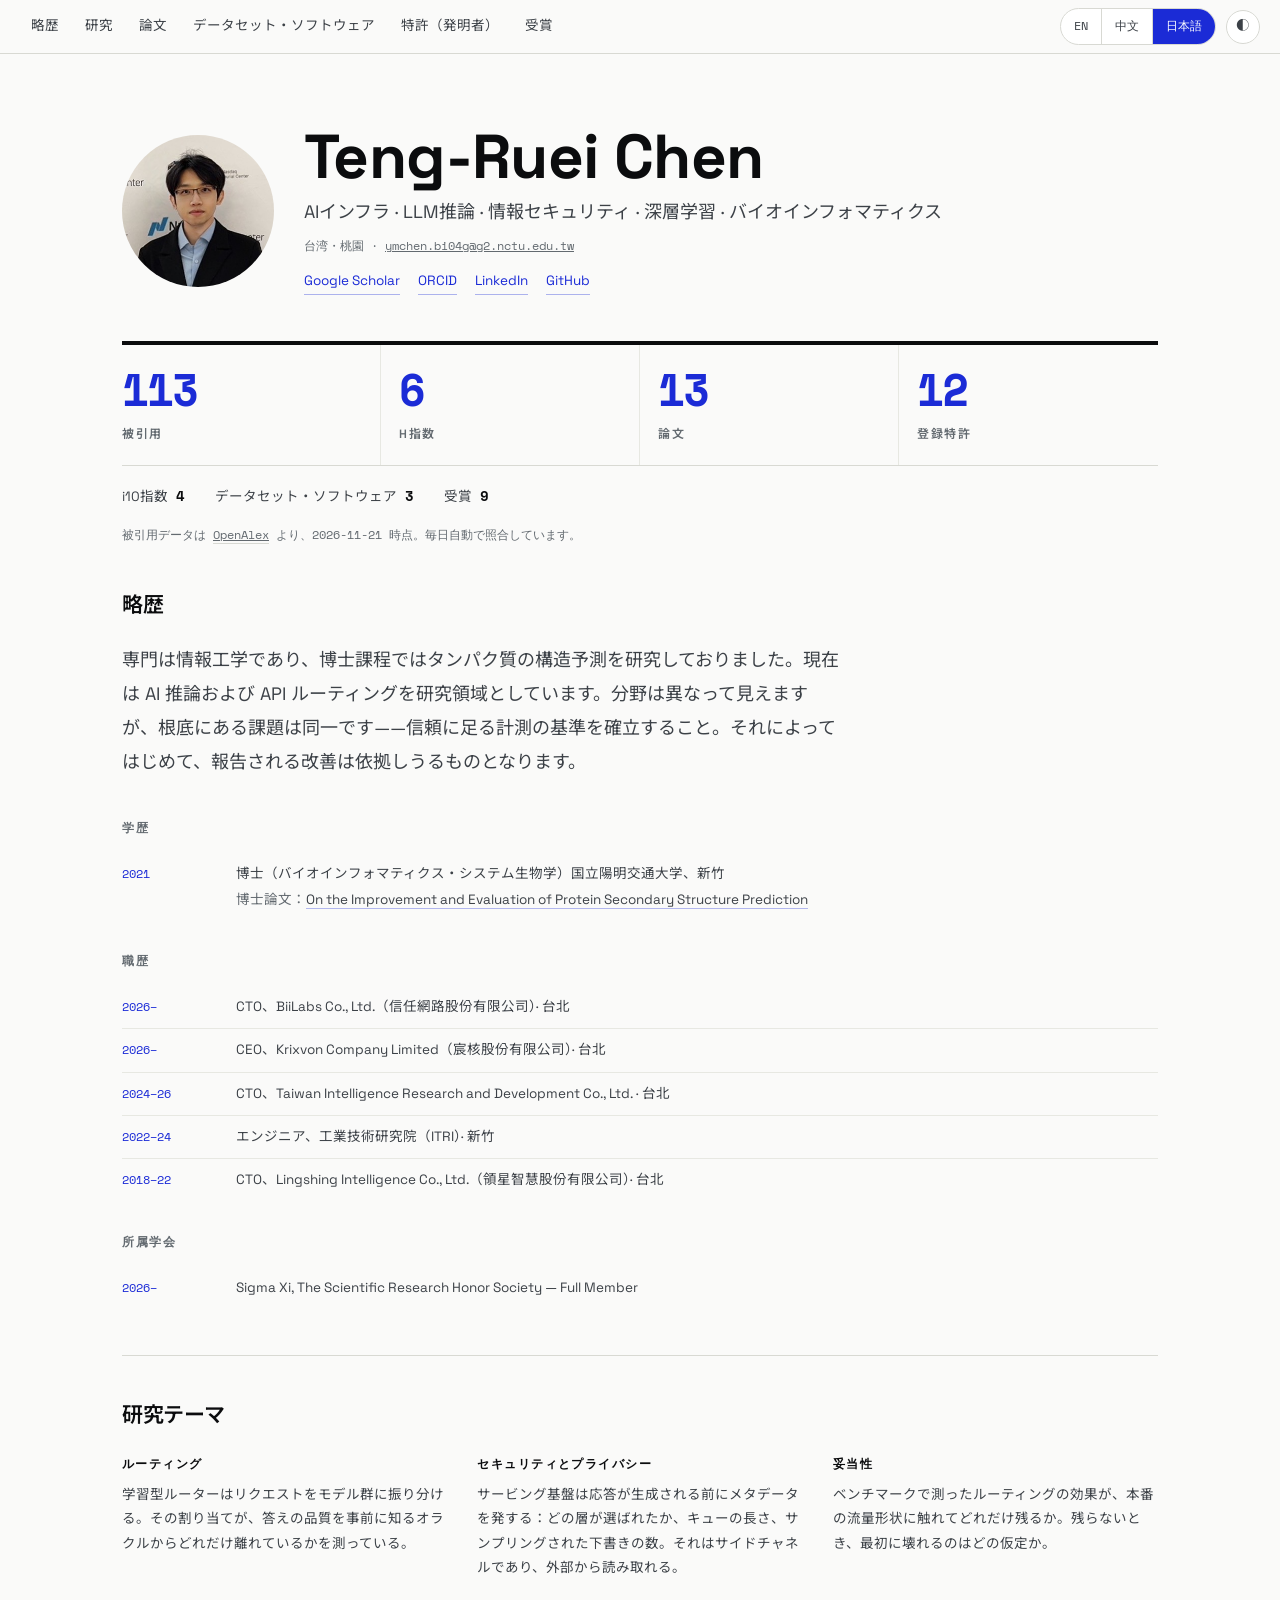
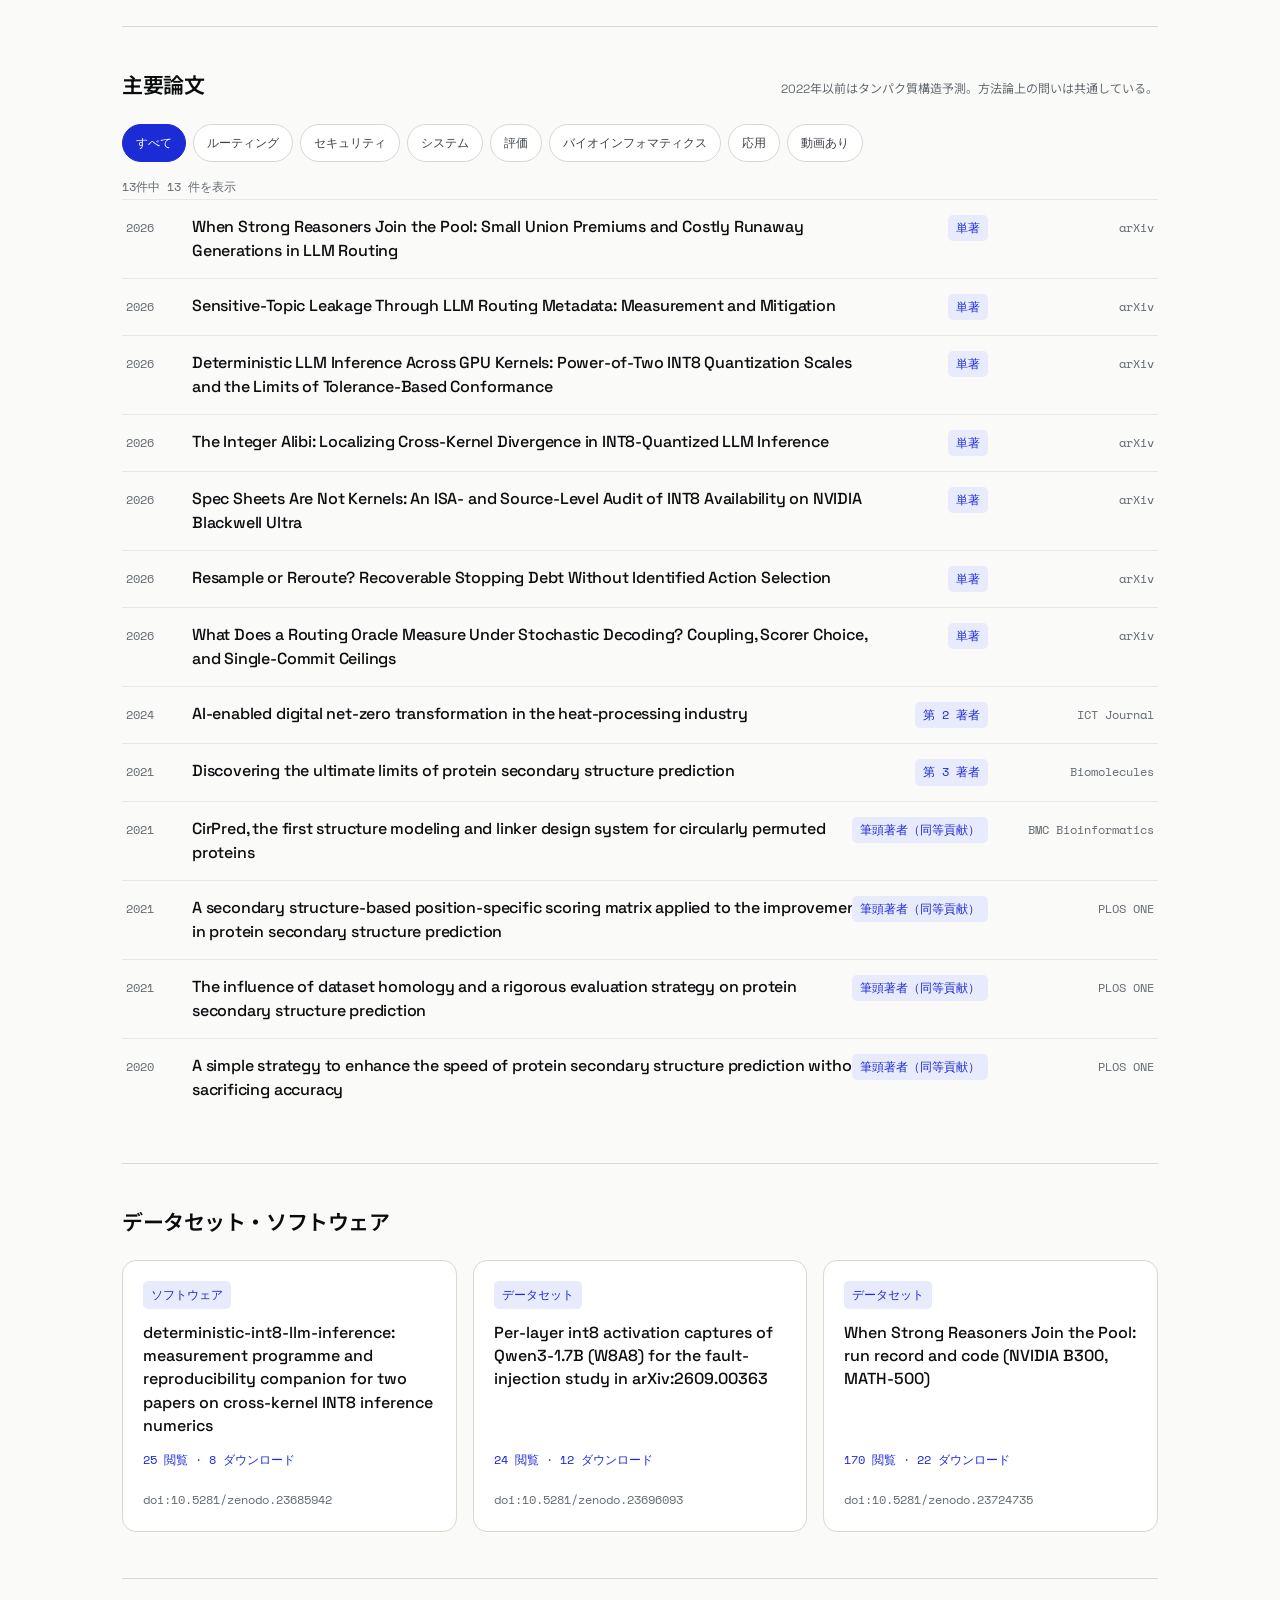
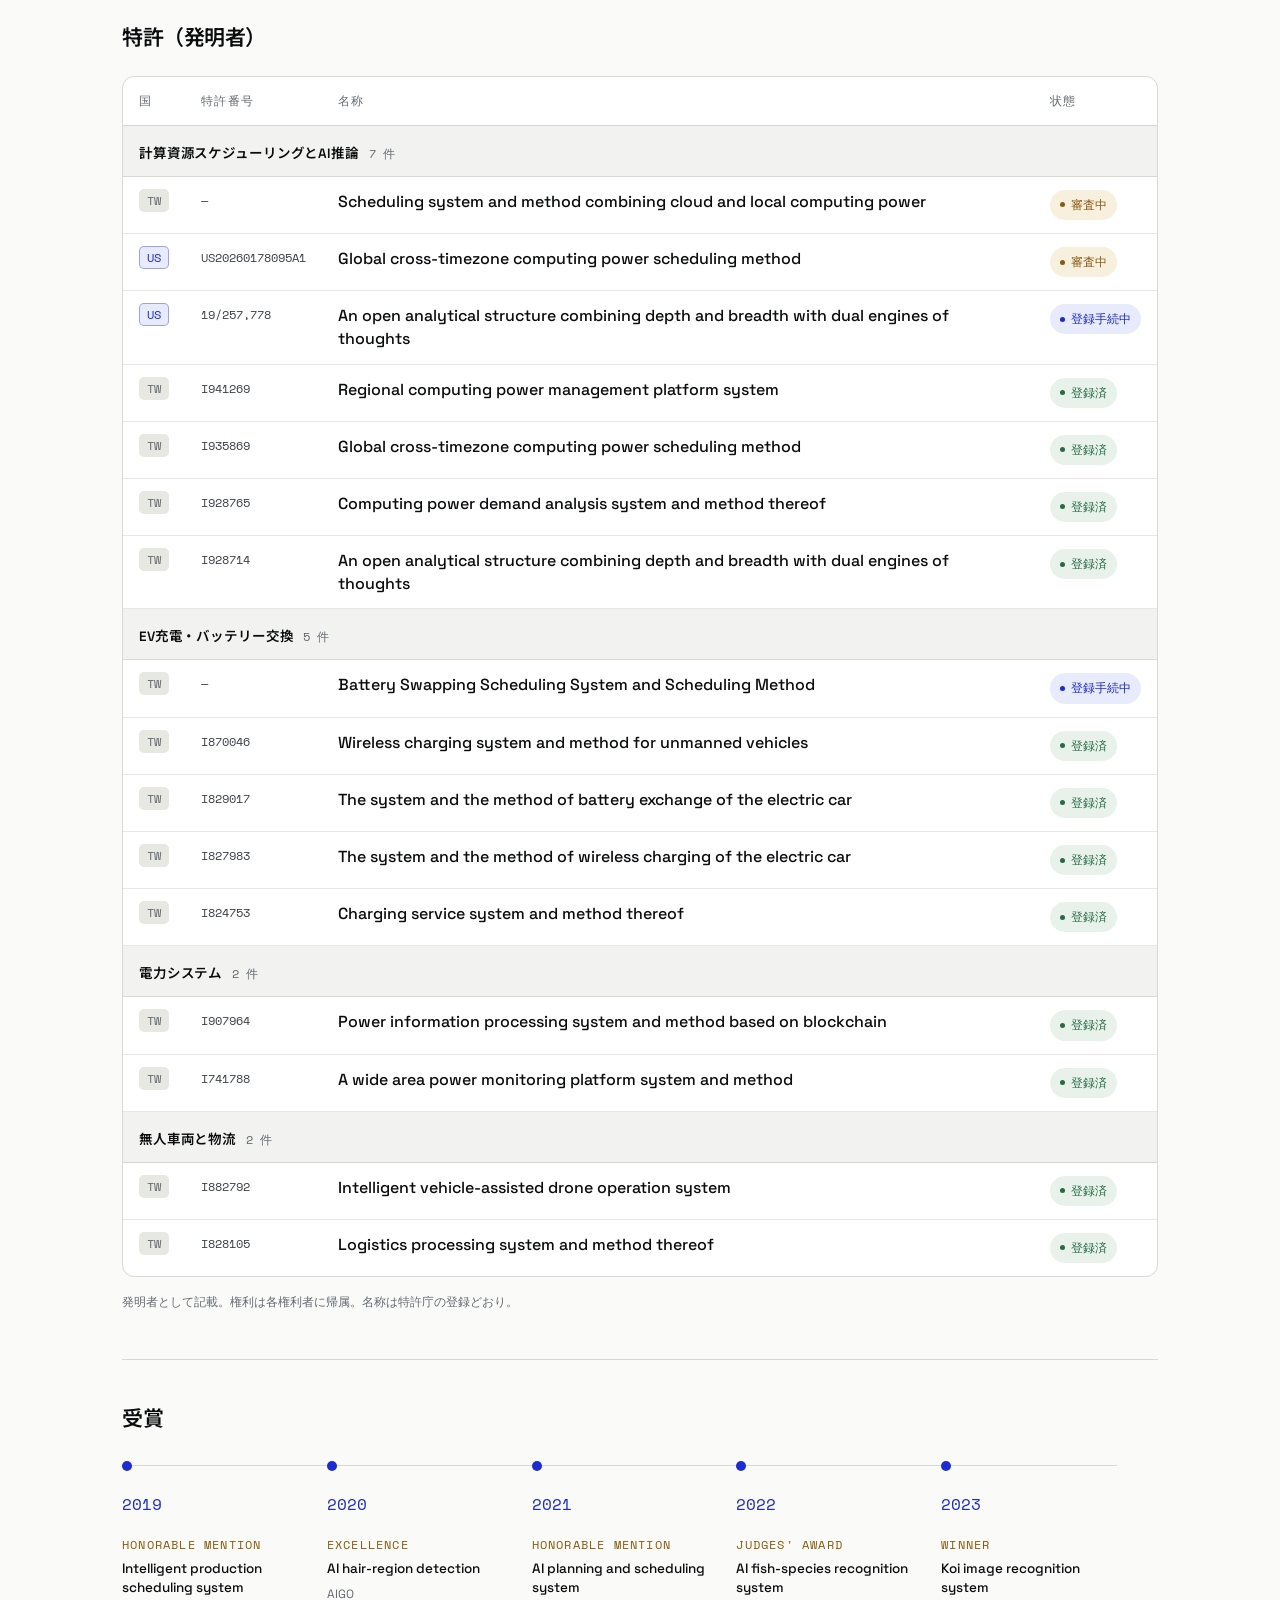
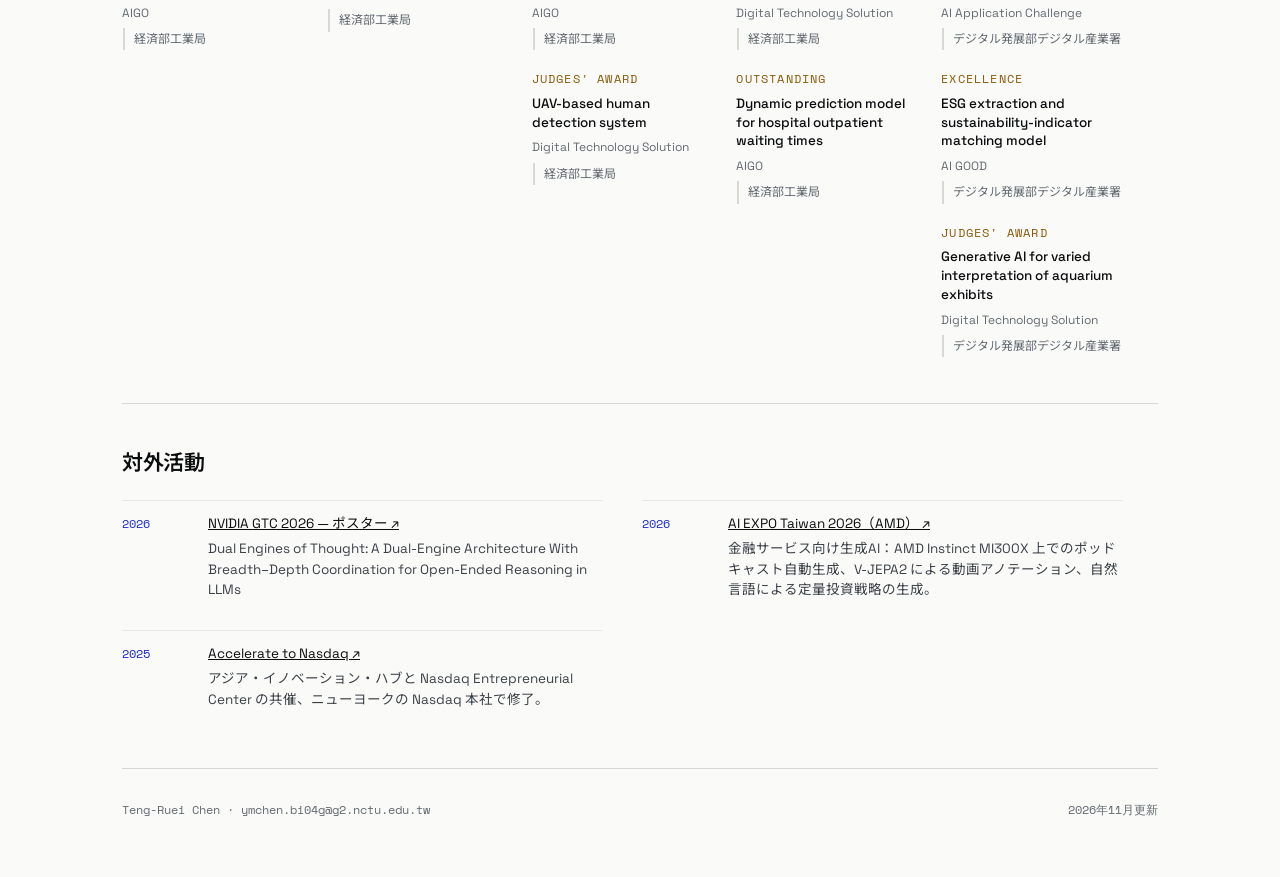
==== ja/index.html @ 470edd46 "List the Sigma Xi membership" ====
<!doctype html>
<html lang="ja">
<head>
<meta charset="utf-8">
<meta name="viewport" content="width=device-width, initial-scale=1, viewport-fit=cover">
<title>Teng-Ruei Chen — LLM ルーティングと推論の計測</title>
<meta name="description" content="Teng-Ruei Chen、機械学習システム。LLMルーティング、推論の経済性、そしてその土台にある計測の問題。">
<link rel="canonical" href="https://trchen.page/ja/">
<link rel="alternate" hreflang="en" href="https://trchen.page/"><link rel="alternate" hreflang="zh-Hant-TW" href="https://trchen.page/zh/"><link rel="alternate" hreflang="ja" href="https://trchen.page/ja/"><link rel="alternate" hreflang="x-default" href="https://trchen.page/">
<meta name="author" content="Teng-Ruei Chen">
<meta property="og:type" content="profile">
<meta property="og:site_name" content="Teng-Ruei Chen">
<meta property="og:url" content="https://trchen.page/ja/">
<meta property="og:locale" content="ja_JP">
<meta property="og:locale:alternate" content="en_US"><meta property="og:locale:alternate" content="zh_TW">
<meta property="og:title" content="Teng-Ruei Chen — LLM ルーティングと推論の計測">
<meta property="og:description" content="Teng-Ruei Chen、機械学習システム。LLMルーティング、推論の経済性、そしてその土台にある計測の問題。">
<meta property="og:image" content="https://trchen.page/og.png">
<meta property="og:image:width" content="1200">
<meta property="og:image:height" content="630">
<meta property="og:image:alt" content="Teng-Ruei Chen — LLM ルーティングと推論の計測">
<meta name="twitter:card" content="summary_large_image">
<meta name="twitter:title" content="Teng-Ruei Chen — LLM ルーティングと推論の計測">
<meta name="twitter:description" content="Teng-Ruei Chen、機械学習システム。LLMルーティング、推論の経済性、そしてその土台にある計測の問題。">
<meta name="twitter:image" content="https://trchen.page/og.png">
<link rel="icon" href="../favicon.svg" type="image/svg+xml">
<link rel="icon" href="../favicon-96.png" sizes="96x96" type="image/png">
<link rel="apple-touch-icon" href="../apple-touch-icon.png">
<meta name="theme-color" content="#FAFAF9" media="(prefers-color-scheme: light)">
<meta name="theme-color" content="#16191A" media="(prefers-color-scheme: dark)">
<link rel="preconnect" href="https://fonts.googleapis.com"><link rel="preconnect" href="https://fonts.gstatic.com" crossorigin><link rel="stylesheet" href="https://fonts.googleapis.com/css2?family=Space+Grotesk:wght@400;500;600;700&family=Space+Mono:wght@400;700&family=Noto+Sans+JP:wght@400;500;700;900&display=swap">
<link rel="stylesheet" href="../assets/style.css?v=8cf655d6">
</head>
<body>
<a class="skip" href="#about">本文へスキップ</a>
<header class="topbar">
  <nav class="topnav" aria-label="略歴"><a href="#about">略歴</a><a href="#research">研究</a><a href="#publications">論文</a><a href="#deposits">データセット・ソフトウェア</a><a href="#patents">特許（発明者）</a><a href="#awards">受賞</a></nav>
  <div class="topbar-r">
    <nav class="langs" aria-label="Language"><a href="../" hreflang="en">EN</a><a href="../zh/" hreflang="zh-Hant-TW">中文</a><a href="../ja/" hreflang="ja" aria-current="page">日本語</a></nav>
    <button class="themebtn" type="button" data-theme-toggle aria-label="テーマ">◐</button>
  </div>
</header>
<main class="page" id="main">
<header class="idblock">
  <img class="portrait" src="../portrait.png" alt="Teng-Ruei Chen" width="128" height="128">
  <div class="idtext">
    <h1>Teng-Ruei Chen</h1>
    <p class="fields">AIインフラ · LLM推論 · 情報セキュリティ · 深層学習 · バイオインフォマティクス</p>
    <p class="meta">台湾・桃園 · <a href="mailto:ymchen.bi04g@g2.nctu.edu.tw">ymchen.bi04g@g2.nctu.edu.tw</a></p>
    <nav class="idlinks" aria-label="Profiles"><a href="https://scholar.google.com/citations?user=PiuFUZ8AAAAJ" rel="me">Google Scholar</a><a href="https://orcid.org/0000-0001-8995-334X" rel="me">ORCID</a><a href="https://www.linkedin.com/in/luka-chen/" rel="me">LinkedIn</a><a href="https://github.com/luka-krixvon" rel="me">GitHub</a></nav>
  </div>
</header>
  <div class="col">
    <div class="kpi"><div class="kpi-main"><div><b>113</b><span>被引用</span></div><div><b>6</b><span>h指数</span></div><div><b>13</b><span>論文</span></div><div><b>12</b><span>登録特許</span></div></div><div class="kpi-strip"><span>i10指数<b>4</b></span><span>データセット・ソフトウェア<b>3</b></span><span>受賞<b>9</b></span></div><p class="kpi-src">被引用データは <a href="https://openalex.org/A5091465074">OpenAlex</a> より、2026-11-21 時点。毎日自動で照合しています。</p></div>

    <section class="sec" id="about">
      <span class="eyebrow">略歴</span>
      <p class="bio">専門は情報工学であり、博士課程ではタンパク質の構造予測を研究しておりました。現在は AI 推論および API ルーティングを研究領域としています。分野は異なって見えますが、根底にある課題は同一です——信頼に足る計測の基準を確立すること。それによってはじめて、報告される改善は依拠しうるものとなります。</p>
      <div class="cv-grid cv-stack">
        <dl class="cv-group"><h3>学歴</h3><div class="cv-row"><dt>2021</dt><dd>博士（バイオインフォマティクス・システム生物学）国立陽明交通大学、新竹<span class="cv-sub">博士論文：<a href="https://thesis.lib.nycu.edu.tw/items/eef98ceb-ef34-44bf-a0e3-51872cca0d24">On the Improvement and Evaluation of Protein Secondary Structure Prediction</a></span></dd></div></dl>
        <dl class="cv-group"><h3>職歴</h3><div class="cv-row"><dt>2026–</dt><dd>CTO、BiiLabs Co., Ltd.（信任網路股份有限公司）· 台北</dd></div><div class="cv-row"><dt>2026–</dt><dd>CEO、Krixvon Company Limited（宸核股份有限公司）· 台北</dd></div><div class="cv-row"><dt>2024–26</dt><dd>CTO、Taiwan Intelligence Research and Development Co., Ltd. · 台北</dd></div><div class="cv-row"><dt>2022–24</dt><dd>エンジニア、工業技術研究院（ITRI）· 新竹</dd></div><div class="cv-row"><dt>2018–22</dt><dd>CTO、Lingshing Intelligence Co., Ltd.（領星智慧股份有限公司）· 台北</dd></div></dl>
        <dl class="cv-group"><h3>所属学会</h3><div class="cv-row"><dt>2026–</dt><dd>Sigma Xi, The Scientific Research Honor Society — Full Member</dd></div></dl>
      </div>
    </section>

    <section class="sec" id="research">
      <span class="eyebrow">研究テーマ</span>
      <div class="inner-themes"><div class="theme-row"><h3>ルーティング</h3><p>学習型ルーターはリクエストをモデル群に振り分ける。その割り当てが、答えの品質を事前に知るオラクルからどれだけ離れているかを測っている。</p></div><div class="theme-row"><h3>セキュリティとプライバシー</h3><p>サービング基盤は応答が生成される前にメタデータを発する：どの層が選ばれたか、キューの長さ、サンプリングされた下書きの数。それはサイドチャネルであり、外部から読み取れる。</p></div><div class="theme-row"><h3>妥当性</h3><p>ベンチマークで測ったルーティングの効果が、本番の流量形状に触れてどれだけ残るか。残らないとき、最初に壊れるのはどの仮定か。</p></div></div>
    </section>

    <section class="sec" id="publications">
      <div class="sec-head"><h2 class="big">主要論文</h2><p>2022年以前はタンパク質構造予測。方法論上の問いは共通している。</p></div>
      <div class="filters"><button class="filt" type="button" data-filter="all" aria-pressed="true">すべて</button><button class="filt" type="button" data-filter="routing" aria-pressed="false">ルーティング</button><button class="filt" type="button" data-filter="privacy" aria-pressed="false">セキュリティ</button><button class="filt" type="button" data-filter="systems" aria-pressed="false">システム</button><button class="filt" type="button" data-filter="evaluation" aria-pressed="false">評価</button><button class="filt" type="button" data-filter="bioinformatics" aria-pressed="false">バイオインフォマティクス</button><button class="filt" type="button" data-filter="applications" aria-pressed="false">応用</button><button class="filt" type="button" data-filter="video" aria-pressed="false">動画あり</button></div>
      <p class="filt-note" data-filter-note data-tpl="13件中 {n} 件を表示"></p>
      <ol>
        <li class="pub" data-topics="routing evaluation" data-video="0">
          <button class="pub-head" type="button" data-pubtoggle aria-expanded="false" aria-controls="pub-strong-reasoners">
            <span class="pub-y">2026</span>
            <span class="pub-ttl">When Strong Reasoners Join the Pool: Small Union Premiums and Costly Runaway Generations in LLM Routing</span>
            <span class="pub-role">単著</span><span class="pub-src">arXiv</span>
          </button>
          <div class="pub-body" id="pub-strong-reasoners" hidden>
            
            <div class="pub-blurb"><p>ルーティングの評価では、どれか一つのモデルが正解すればその問題は解決済みと数える「事後オラクル」がよく使われる。だが確率的デコーディングの下では、最良の一つを選ぶことと、複数を呼んで正解を残すことが混在する。推論モデルが加わったときの後者の大きさは未測定だった。MATH-500 全500問・各30サンプル・3モデルを単一のB300で固定プロトコル計測し、45,000件を採点した。</p><p class="pub-contrib"><b>貢献：</b>差は 0.2〜0.6 ポイントで、小型モデルでの 3.5 を大きく下回る。小型モデルを3回サンプリングすれば3モデルを1回ずつ呼ぶのとほぼ同等。少数の暴走生成がコストの大半を占めるため、この数値はプール・プロトコル・デコード予算とともに報告されて初めて意味を持つ。</p></div>
            <div class="pub-meta">
            <p class="pub-a"><b>Teng-Ruei Chen</b></p>
            <p class="pub-v">arXiv:2611.04098 [cs.LG] · Nov 2026 · technical report, companion to arXiv:2607.03436</p>
            <div class="tags"><span class="tag">ルーティング</span><span class="tag">評価</span></div>
            <div class="acts"><a href="https://arxiv.org/abs/2611.04098">Arxiv</a><a href="https://arxiv.org/pdf/2611.04098">Pdf</a></div>
            </div>
          </div>
        </li>
        <li class="pub" data-topics="privacy routing" data-video="0">
          <button class="pub-head" type="button" data-pubtoggle aria-expanded="false" aria-controls="pub-topic-leakage">
            <span class="pub-y">2026</span>
            <span class="pub-ttl">Sensitive-Topic Leakage Through LLM Routing Metadata: Measurement and Mitigation</span>
            <span class="pub-role">単著</span><span class="pub-src">arXiv</span>
          </button>
          <div class="pub-body" id="pub-topic-leakage" hidden>
            
            <div class="pub-blurb"><p>ルーターは質問内容に応じて安いモデルか高いモデルかを選ぶ。多くのゲートウェイは内容ログを切ってもその選択自体を記録するため、選択そのものが話題を漏らしうる。実会話170万件（WildChat-1M、LMSYS-Chat-1M）で二種のコスト／品質ルーターとドメインルーターを計測し、11システムのログ実務を調査し、防御策を検証した。</p><p class="pub-contrib"><b>貢献：</b>ルーティングログがサイドチャネルであることを示し、カテゴリ別・長さ一致のパリティ化が実トラフィック上の差を消すこと（精度コストは最大0.2ポイント）、一方で会話単位の固定・ユーザ予算帯・一括パリティは機能しないことを示した。</p></div>
            <div class="pub-meta">
            <p class="pub-a"><b>Teng-Ruei Chen</b></p>
            <p class="pub-v">arXiv:2610.09981 [cs.CR] · Oct 2026</p>
            <div class="tags"><span class="tag">セキュリティ</span><span class="tag">ルーティング</span></div>
            <div class="acts"><a href="https://arxiv.org/abs/2610.09981">Arxiv</a><a href="https://arxiv.org/pdf/2610.09981">Pdf</a></div>
            </div>
          </div>
        </li>
        <li class="pub" data-topics="systems evaluation" data-video="0">
          <button class="pub-head" type="button" data-pubtoggle aria-expanded="false" aria-controls="pub-deterministic-inference">
            <span class="pub-y">2026</span>
            <span class="pub-ttl">Deterministic LLM Inference Across GPU Kernels: Power-of-Two INT8 Quantization Scales and the Limits of Tolerance-Based Conformance</span>
            <span class="pub-role">単著</span><span class="pub-src">arXiv</span>
          </button>
          <div class="pub-body" id="pub-deterministic-inference" hidden>
            
            <div class="pub-blurb"><p>量子化GPUカーネルの適合性テストは「二つの実装が許容誤差内で一致するか」を問う。本研究はそのテストが何を検出できるかを測った。参照INT8パイプラインに9種の欠陥を注入し、8,232の層×欠陥×条件セルで評価したところ、5種は出力を最大1 bfloat16刻みしか動かさない。つまり1刻みの許容誤差では、この分類全体が構造的に検出不能になる。</p><p class="pub-contrib"><b>貢献：</b>実運用できる解決策を示した：各重みのスケールを最も近い2の冪に再量子化すると、異なる2つのカーネルが全線形層でビット一致し、1.7B・8B・14Bでトークン列がバイト単位で一致する。また、この手法に報告されていた +157% のperplexity悪化が、手法ではなく計測プローブ側の不具合であったことを切り分けた。</p></div>
            <div class="pub-meta">
            <p class="pub-a"><b>Teng-Ruei Chen</b></p>
            <p class="pub-v">arXiv:2609.00363 [cs.LG] · Sep 2026</p>
            <div class="tags"><span class="tag">システム</span><span class="tag">評価</span></div>
            <div class="acts"><a href="https://arxiv.org/abs/2609.00363">Arxiv</a><a href="https://arxiv.org/pdf/2609.00363">Pdf</a></div>
            </div>
          </div>
        </li>
        <li class="pub" data-topics="systems" data-video="0">
          <button class="pub-head" type="button" data-pubtoggle aria-expanded="false" aria-controls="pub-integer-alibi">
            <span class="pub-y">2026</span>
            <span class="pub-ttl">The Integer Alibi: Localizing Cross-Kernel Divergence in INT8-Quantized LLM Inference</span>
            <span class="pub-role">単著</span><span class="pub-src">arXiv</span>
          </button>
          <div class="pub-body" id="pub-integer-alibi" hidden>
            
            <div class="pub-blurb"><p>同一のINT8行列積インタフェースを実装する2つのGPUカーネルは、通常は互換と見なされる。チェックポイント・プロンプト・ハードウェア・エンジン・デコードを固定し、カーネルだけを入れ替えたところ、生成列は一つも一致しなかった。しかも算術自体は原因になり得ない——オーバーフローしないことが検証された共有INT8オペランドでは、整数累算は厳密であり、順序に依存しないためである。</p><p class="pub-contrib"><b>貢献：</b>差異の発生箇所を、厳密な累算の後段にあるスケール適用と出力丸めに特定し、事前登録した予測リストで196層・252層を層ごとに検証し、同じ介入で端から端までのビット一致が回復することを示した。</p></div>
            <div class="pub-meta">
            <p class="pub-a"><b>Teng-Ruei Chen</b></p>
            <p class="pub-v">arXiv:2608.13756 [cs.LG] · Aug 2026</p>
            <div class="tags"><span class="tag">システム</span></div>
            <div class="acts"><a href="https://arxiv.org/abs/2608.13756">Arxiv</a><a href="https://arxiv.org/pdf/2608.13756">Pdf</a></div>
            </div>
          </div>
        </li>
        <li class="pub" data-topics="systems" data-video="0">
          <button class="pub-head" type="button" data-pubtoggle aria-expanded="false" aria-controls="pub-spec-sheets">
            <span class="pub-y">2026</span>
            <span class="pub-ttl">Spec Sheets Are Not Kernels: An ISA- and Source-Level Audit of INT8 Availability on NVIDIA Blackwell Ultra</span>
            <span class="pub-role">単著</span><span class="pub-src">arXiv</span>
          </button>
          <div class="pub-body" id="pub-spec-sheets" hidden>
            
            <div class="pub-blurb"><p>NVIDIAの仕様では、B300のFP8とINT8のテンソルコア演算比はおよそ30:1であり、前世代はいずれも1:1だった。それが実務上何を意味するかを、仕様書・PTX命令セット・NVIDIA自身のCUTLASSカーネルライブラリ・主要な2つのOSS推論エンジンという4層にわたって追跡した。</p><p class="pub-contrib"><b>貢献：</b>4つの層（うち3つはNVIDIA自身）で INT8 サポートが一貫して段階的に取り下げられていることを記録し、量子化フォーマットの利用可否はモデルや仕様書ではなくスタック全体の性質であることを示した。データシートに載っている形式が、その機材では既定で配備不能になっていた。</p></div>
            <div class="pub-meta">
            <p class="pub-a"><b>Teng-Ruei Chen</b></p>
            <p class="pub-v">arXiv:2608.11693 [cs.AR] · Aug 2026</p>
            <div class="tags"><span class="tag">システム</span></div>
            <div class="acts"><a href="https://arxiv.org/abs/2608.11693">Arxiv</a><a href="https://arxiv.org/pdf/2608.11693">Pdf</a></div>
            </div>
          </div>
        </li>
        <li class="pub" data-topics="routing" data-video="0">
          <button class="pub-head" type="button" data-pubtoggle aria-expanded="false" aria-controls="pub-resample-or-reroute">
            <span class="pub-y">2026</span>
            <span class="pub-ttl">Resample or Reroute? Recoverable Stopping Debt Without Identified Action Selection</span>
            <span class="pub-role">単著</span><span class="pub-src">arXiv</span>
          </button>
          <div class="pub-body" id="pub-resample-or-reroute" hidden>
            
            <div class="pub-blurb"><p>弱い検証器がモデルの回答を受理したとき、次の呼び出しは同じモデルを再サンプリングするか、より強いモデルへ再ルーティングするかを選べる。正誤が隠れているため、この選択は調整の問題ではなく識別の問題になる。回収可能な停止負債・双方向の行動サポート・結果盲選択器のホールドアウト価値という三つのゲートを設け、固定した152問のMBPP+実験で検証した。</p><p class="pub-contrib"><b>貢献：</b>停止負債が実在すること（誤って停止すると2.6ポイント分の精度が回収可能なまま残る）を示す一方、再サンプリングと再ルーティングのどちらを選ぶべきかは現状の証拠では識別できないと明示し、証拠のように見えて観測履歴の項を含まない統計量を指摘した。</p></div>
            <div class="pub-meta">
            <p class="pub-a"><b>Teng-Ruei Chen</b></p>
            <p class="pub-v">arXiv:2607.08665 [cs.LG] · Jul 2026 · Research Square 10.21203/rs.3.rs-11021599/v1</p>
            <div class="tags"><span class="tag">ルーティング</span></div>
            <div class="acts"><a href="https://arxiv.org/abs/2607.08665">Arxiv</a><a href="https://arxiv.org/pdf/2607.08665">Pdf</a></div>
            </div>
          </div>
        </li>
        <li class="pub" data-topics="routing evaluation" data-video="0">
          <button class="pub-head" type="button" data-pubtoggle aria-expanded="false" aria-controls="pub-routing-oracle">
            <span class="pub-y">2026</span>
            <span class="pub-ttl">What Does a Routing Oracle Measure Under Stochastic Decoding? Coupling, Scorer Choice, and Single-Commit Ceilings</span>
            <span class="pub-role">単著</span><span class="pub-src">arXiv</span>
          </button>
          <div class="pub-body" id="pub-routing-oracle" hidden>
            
            <div class="pub-blurb"><p>ルーティング評価では、回答を見る前に一つのモデルを選ぶ方策と、記録済みの回答のどれかが正しければ正解と数える事後オラクルが比較される。確率的デコーディングの下では両者は異なる決定クラスであり、その差はしばしば「ルーティングの伸びしろ」と読まれる。11のオープンモデルの凍結正誤テンソル（問題×モデルごとに30応答）をGSM8K・MATH-500・GPQA-Diamondで監査した。</p><p class="pub-contrib"><b>貢献：</b>この差は数値ではなく区間しか同定しないことを示した：整合的なカップリングの下では差ゼロが常に達成可能であり、表に出る数値はカップリング・決定クラス・採点器・プール・サンプル数に依存する。成果は「ルーティングでどれだけ得られるか」ではなく、オラクル差を読むための計測規約である。</p></div>
            <div class="pub-meta">
            <p class="pub-a"><b>Teng-Ruei Chen</b></p>
            <p class="pub-v">arXiv:2607.03436 [cs.LG] · Jul 2026</p>
            <div class="tags"><span class="tag">ルーティング</span><span class="tag">評価</span></div>
            <div class="acts"><a href="https://arxiv.org/abs/2607.03436">Arxiv</a><a href="https://arxiv.org/pdf/2607.03436">Pdf</a></div>
            </div>
          </div>
        </li>
        <li class="pub" data-topics="applications" data-video="0">
          <button class="pub-head" type="button" data-pubtoggle aria-expanded="false" aria-controls="pub-net-zero">
            <span class="pub-y">2024</span>
            <span class="pub-ttl">AI-enabled digital net-zero transformation in the heat-processing industry</span>
            <span class="pub-role">第 2 著者</span><span class="pub-src">ICT Journal</span>
          </button>
          <div class="pub-body" id="pub-net-zero" hidden>
            
            <div class="pub-blurb"><p>熱処理は台湾で最もエネルギー消費の大きい伝統産業の一つであり、加熱・保温・放熱のいずれもエネルギーを浪費する。スケジューリングは人手による先着順で、炉の稼働率・納期・エネルギー消費を同時に満たすことができなかった。受注前にスケジュールを模擬し、モンテカルロ木探索で納期を見積もって炉への割り当てを提案するAIスケジューラと、スマートメータと設備連携で消費電力を実時間監視し、ERPデータと突き合わせて製品別の炭素排出を算出するエネルギー管理システムを構築した。</p><p class="pub-contrib"><b>貢献：</b>先着順のスケジューリングを、エネルギーと納期を同時に勘案したバッチ集約と段階的な昇降温制御に置き換えた。論文では導入後に1,500トン超の二酸化炭素と300万kWh超の電力削減が報告されている。</p></div>
            <div class="pub-meta">
            <p class="pub-a">T.-C. Su, <b>Teng-Ruei Chen</b>, C.-W. Lin</p>
            <p class="pub-v">電腦與通訊 (ICT Journal, ITRI), no. 197, pp. 35–42 · Mar 2024</p>
            <div class="tags"><span class="tag">応用</span></div>
            <div class="acts"><a href="https://www.airitilibrary.com/Article/Detail/1019391x-N202404160003-00006">Airiti</a><a href="https://ictjournal.itri.org.tw/xcdoc/cont?xsmsid=0M236556470056558161&amp;sid=0O087553613072616728">Ict journal</a></div>
            </div>
          </div>
        </li>
        <li class="pub" data-topics="bioinformatics" data-video="0">
          <button class="pub-head" type="button" data-pubtoggle aria-expanded="false" aria-controls="pub-ultimate-limits">
            <span class="pub-y">2021</span>
            <span class="pub-ttl">Discovering the ultimate limits of protein secondary structure prediction</span>
            <span class="pub-role">第 3 著者</span><span class="pub-src">Biomolecules</span>
          </button>
          <div class="pub-body" id="pub-ultimate-limits" hidden>
            
            <div class="pub-blurb"><p>三状態の二次構造予測は60年かけて約56%から81%まで上がり、その後は81〜86%で長く停滞した。1990年代の推定では理論上限は88%とされ、この問題は「終わった」か「手に負えない」と見なされるようになった。大規模な配列・構造解析で上限を再推定し、未確定だったセグメント単位および八状態予測の上限も併せて求めた。</p><p class="pub-contrib"><b>貢献：</b>三状態の上限は約92%と再推定され、長く信じられてきた値より4〜5ポイント高い。八状態の上限は84〜87%。分野が見切っていた伸びしろは実在し、目標とすべき数値が定まった。</p></div>
            <div class="pub-meta">
            <p class="pub-a">C.-T. Ho, Y.-W. Huang, <b>Teng-Ruei Chen</b>, C.-H. Lo, W.-C. Lo</p>
            <p class="pub-v">Biomolecules, vol. 11, no. 11, 1627 · Nov 2021 · IF 4.88 · doi:10.3390/biom11111627</p>
            <div class="tags"><span class="tag">バイオインフォマティクス</span></div>
            <div class="acts"><a href="https://doi.org/10.3390/biom11111627">Doi</a></div>
            </div>
          </div>
        </li>
        <li class="pub" data-topics="bioinformatics" data-video="0">
          <button class="pub-head" type="button" data-pubtoggle aria-expanded="false" aria-controls="pub-cirpred">
            <span class="pub-y">2021</span>
            <span class="pub-ttl">CirPred, the first structure modeling and linker design system for circularly permuted proteins</span>
            <span class="pub-role">筆頭著者（同等貢献）</span><span class="pub-src">BMC Bioinformatics</span>
          </button>
          <div class="pub-body" id="pub-cirpred" hidden>
            
            <div class="pub-blurb"><p>循環置換は、タンパク質の両末端をつなぎ直し、別の位置に新たな末端を作る操作である。タンパク質工学において有用であるが、実用化には試行錯誤が不可欠であり、この再配置を扱えるモデリング手法も存在しなかった。CirPredは循環置換タンパク質の構造を予測し、元の末端をつなぐリンカーを設計する。</p><p class="pub-contrib"><b>貢献：</b>循環置換モデリングと従来の共線モデリングの両方に対応した初のシステムであり、リンカー設計はサブオングストローム精度に達する。置換体が天然型と配列同一性が低い場合や、ドメインスワッピングで異なる構造をとる場合でも成立する。</p></div>
            <div class="pub-meta">
            <p class="pub-a"><b>Teng-Ruei Chen</b><sup>†</sup>, Y.-C. Lin<sup>†</sup>, Y.-W. Huang, C.-C. Chen, W.-C. Lo</p><p class="pub-cofirst">† 筆頭著者（同等貢獻）</p>
            <p class="pub-v">BMC Bioinformatics, vol. 22, no. S10, 494 · Oct 2021 · IF 3.17 · doi:10.1186/s12859-021-04403-1</p>
            <div class="tags"><span class="tag">バイオインフォマティクス</span></div>
            <div class="acts"><a href="https://doi.org/10.1186/s12859-021-04403-1">Doi</a></div>
            </div>
          </div>
        </li>
        <li class="pub" data-topics="bioinformatics" data-video="0">
          <button class="pub-head" type="button" data-pubtoggle aria-expanded="false" aria-controls="pub-ss-pssm">
            <span class="pub-y">2021</span>
            <span class="pub-ttl">A secondary structure-based position-specific scoring matrix applied to the improvement in protein secondary structure prediction</span>
            <span class="pub-role">筆頭著者（同等貢献）</span><span class="pub-src">PLOS ONE</span>
          </button>
          <div class="pub-body" id="pub-ss-pssm" hidden>
            
            <div class="pub-blurb"><p>二次構造予測は停滞しており、労力の多くは学習アルゴリズムに注がれていた。本研究は方向を変え、入力の側に着目した——アミノ酸ではなく二次構造要素に基づく位置特異的スコア行列を提案した。訓練・評価セットの配列同一性を25%未満に抑えた厳密な独立検証で評価した。</p><p class="pub-contrib"><b>貢献：</b>新しい行列は全実験でアミノ酸版を上回り、両者を併用すると既存手法の三状態・八状態精度が平均で2.0・5.2ポイント向上した。学習方法ではなく、モデルに何を見せるかを変えて得た改善である。</p></div>
            <div class="pub-meta">
            <p class="pub-a"><b>Teng-Ruei Chen</b><sup>†</sup>, S.-H. Juan<sup>†</sup>, Y.-W. Huang, Y.-C. Lin, W.-C. Lo</p><p class="pub-cofirst">† 筆頭著者（同等貢獻）</p>
            <p class="pub-v">PLOS ONE, vol. 16, no. 7, e0255076 · Jul 2021 · IF 3.24 · doi:10.1371/journal.pone.0255076</p>
            <div class="tags"><span class="tag">バイオインフォマティクス</span></div>
            <div class="acts"><a href="https://doi.org/10.1371/journal.pone.0255076">Doi</a></div>
            </div>
          </div>
        </li>
        <li class="pub" data-topics="bioinformatics evaluation" data-video="0">
          <button class="pub-head" type="button" data-pubtoggle aria-expanded="false" aria-controls="pub-dataset-homology">
            <span class="pub-y">2021</span>
            <span class="pub-ttl">The influence of dataset homology and a rigorous evaluation strategy on protein secondary structure prediction</span>
            <span class="pub-role">筆頭著者（同等貢献）</span><span class="pub-src">PLOS ONE</span>
          </button>
          <div class="pub-body" id="pub-dataset-homology" hidden>
            
            <div class="pub-blurb"><p>二次構造予測で報告される精度は、訓練・評価・独立テストの各データセットがどれだけ似ているかに左右されるが、その点は十分に検証されてこなかった。多様な相同性配置を設計し、それぞれでモデルを訓練・評価し、無作為抽出で複数回繰り返したうえで、最先端手法を用いた大規模データで結論を検証した。</p><p class="pub-contrib"><b>貢献：</b>長年の前提に反して、クエリデータセット間の相同性は精度にほとんど影響しない。一方、データセット内部や相互の冗長性は精度を過大に見せる。影響する相同性としない相同性を切り分けた本結果は、報告された改善を信じる前に評価が満たすべき条件そのものである。</p></div>
            <div class="pub-meta">
            <p class="pub-a"><b>Teng-Ruei Chen</b><sup>†</sup>, C.-H. Lo<sup>†</sup>, S.-H. Juan, W.-C. Lo</p><p class="pub-cofirst">† 筆頭著者（同等貢獻）</p>
            <p class="pub-v">PLOS ONE, vol. 16, no. 7, e0254555 · Jul 2021 · IF 3.24 · doi:10.1371/journal.pone.0254555</p>
            <div class="tags"><span class="tag">バイオインフォマティクス</span><span class="tag">評価</span></div>
            <div class="acts"><a href="https://doi.org/10.1371/journal.pone.0254555">Doi</a></div>
            </div>
          </div>
        </li>
        <li class="pub" data-topics="bioinformatics" data-video="0">
          <button class="pub-head" type="button" data-pubtoggle aria-expanded="false" aria-controls="pub-speed-strategy">
            <span class="pub-y">2020</span>
            <span class="pub-ttl">A simple strategy to enhance the speed of protein secondary structure prediction without sacrificing accuracy</span>
            <span class="pub-role">筆頭著者（同等貢献）</span><span class="pub-src">PLOS ONE</span>
          </button>
          <div class="pub-body" id="pub-speed-strategy" hidden>
            
            <div class="pub-blurb"><p>当時、二次構造予測の精度はすでに80%を超えていたが、検索対象の配列データベースが巨大化し、1回の予測に長時間を要していた。このコストに対し、無作為抽出によるデータベース縮小と、内部の配列同一性の低減という二つの考えを検証した。</p><p class="pub-contrib"><b>貢献：</b>データベースを縮小すると時間を大幅に削減でき、精度低下はわずかである。さらに配列同一性を下げると精度はむしろ上がる。両者を組み合わせると、精度を落とさずに約20倍の高速化が得られる。シャノン情報量で行列品質と予測精度の関係を説明し、縮小版データベースも公開した。</p></div>
            <div class="pub-meta">
            <p class="pub-a">S.-H. Juan<sup>†</sup>, <b>Teng-Ruei Chen</b><sup>†</sup>, W.-C. Lo</p><p class="pub-cofirst">† 筆頭著者（同等貢獻）</p>
            <p class="pub-v">PLOS ONE, vol. 15, no. 6, e0235153 · Jun 2020 · IF 3.24 · doi:10.1371/journal.pone.0235153</p>
            <div class="tags"><span class="tag">バイオインフォマティクス</span></div>
            <div class="acts"><a href="https://doi.org/10.1371/journal.pone.0235153">Doi</a></div>
            </div>
          </div>
        </li>
      </ol>
    </section>

    <section class="sec" id="deposits">
      <div class="sec-head"><h2 class="big">データセット・ソフトウェア</h2></div>
      <div class="dep-grid"><a class="dep" href="https://doi.org/10.5281/zenodo.23685942"><span class="jur">ソフトウェア</span><span class="dep-t">deterministic-int8-llm-inference: measurement programme and reproducibility companion for two papers on cross-kernel INT8 inference numerics</span><span class="dep-stat">25 閲覧 · 8 ダウンロード</span><span class="t-doi">doi:10.5281/zenodo.23685942</span></a><a class="dep" href="https://doi.org/10.5281/zenodo.23696093"><span class="jur">データセット</span><span class="dep-t">Per-layer int8 activation captures of Qwen3-1.7B (W8A8) for the fault-injection study in arXiv:2609.00363</span><span class="dep-stat">24 閲覧 · 12 ダウンロード</span><span class="t-doi">doi:10.5281/zenodo.23696093</span></a><a class="dep" href="https://doi.org/10.5281/zenodo.23724735"><span class="jur">データセット</span><span class="dep-t">When Strong Reasoners Join the Pool: run record and code (NVIDIA B300, MATH-500)</span><span class="dep-stat">170 閲覧 · 22 ダウンロード</span><span class="t-doi">doi:10.5281/zenodo.23724735</span></a></div>
    </section>

    <section class="sec" id="patents">
      <div class="sec-head"><h2 class="big">特許（発明者）</h2></div>
      <div class="tablewrap"><table>
        <thead><tr><th>国</th><th>特許番号</th><th>名称</th><th>状態</th></tr></thead>
        <tbody><tr class="grp"><td colspan="4"><b>計算資源スケジューリングとAI推論</b><span>7 件</span></td></tr><tr><td class="t-no"><span class="jur jur-tw">TW</span></td><td class="t-no">—</td><td class="t-ttl">Scheduling system and method combining cloud and local computing power</td><td><span class="badge b-wait"><i></i>審査中</span></td></tr><tr><td class="t-no"><span class="jur jur-us">US</span></td><td class="t-no">US20260178095A1</td><td class="t-ttl">Global cross-timezone computing power scheduling method</td><td><span class="badge b-wait"><i></i>審査中</span></td></tr><tr><td class="t-no"><span class="jur jur-us">US</span></td><td class="t-no">19/257,778</td><td class="t-ttl">An open analytical structure combining depth and breadth with dual engines of thoughts</td><td><span class="badge b-mid"><i></i>登録手続中</span></td></tr><tr><td class="t-no"><span class="jur jur-tw">TW</span></td><td class="t-no">I941269</td><td class="t-ttl">Regional computing power management platform system</td><td><span class="badge b-ok"><i></i>登録済</span></td></tr><tr><td class="t-no"><span class="jur jur-tw">TW</span></td><td class="t-no">I935869</td><td class="t-ttl">Global cross-timezone computing power scheduling method</td><td><span class="badge b-ok"><i></i>登録済</span></td></tr><tr><td class="t-no"><span class="jur jur-tw">TW</span></td><td class="t-no">I928765</td><td class="t-ttl">Computing power demand analysis system and method thereof</td><td><span class="badge b-ok"><i></i>登録済</span></td></tr><tr><td class="t-no"><span class="jur jur-tw">TW</span></td><td class="t-no">I928714</td><td class="t-ttl">An open analytical structure combining depth and breadth with dual engines of thoughts</td><td><span class="badge b-ok"><i></i>登録済</span></td></tr><tr class="grp"><td colspan="4"><b>EV充電・バッテリー交換</b><span>5 件</span></td></tr><tr><td class="t-no"><span class="jur jur-tw">TW</span></td><td class="t-no">—</td><td class="t-ttl">Battery Swapping Scheduling System and Scheduling Method</td><td><span class="badge b-mid"><i></i>登録手続中</span></td></tr><tr><td class="t-no"><span class="jur jur-tw">TW</span></td><td class="t-no">I870046</td><td class="t-ttl">Wireless charging system and method for unmanned vehicles</td><td><span class="badge b-ok"><i></i>登録済</span></td></tr><tr><td class="t-no"><span class="jur jur-tw">TW</span></td><td class="t-no">I829017</td><td class="t-ttl">The system and the method of battery exchange of the electric car</td><td><span class="badge b-ok"><i></i>登録済</span></td></tr><tr><td class="t-no"><span class="jur jur-tw">TW</span></td><td class="t-no">I827983</td><td class="t-ttl">The system and the method of wireless charging of the electric car</td><td><span class="badge b-ok"><i></i>登録済</span></td></tr><tr><td class="t-no"><span class="jur jur-tw">TW</span></td><td class="t-no">I824753</td><td class="t-ttl">Charging service system and method thereof</td><td><span class="badge b-ok"><i></i>登録済</span></td></tr><tr class="grp"><td colspan="4"><b>電力システム</b><span>2 件</span></td></tr><tr><td class="t-no"><span class="jur jur-tw">TW</span></td><td class="t-no">I907964</td><td class="t-ttl">Power information processing system and method based on blockchain</td><td><span class="badge b-ok"><i></i>登録済</span></td></tr><tr><td class="t-no"><span class="jur jur-tw">TW</span></td><td class="t-no">I741788</td><td class="t-ttl">A wide area power monitoring platform system and method</td><td><span class="badge b-ok"><i></i>登録済</span></td></tr><tr class="grp"><td colspan="4"><b>無人車両と物流</b><span>2 件</span></td></tr><tr><td class="t-no"><span class="jur jur-tw">TW</span></td><td class="t-no">I882792</td><td class="t-ttl">Intelligent vehicle-assisted drone operation system</td><td><span class="badge b-ok"><i></i>登録済</span></td></tr><tr><td class="t-no"><span class="jur jur-tw">TW</span></td><td class="t-no">I828105</td><td class="t-ttl">Logistics processing system and method thereof</td><td><span class="badge b-ok"><i></i>登録済</span></td></tr></tbody>
      </table></div>
      <p class="filt-note">発明者として記載。権利は各権利者に帰属。名称は特許庁の登録どおり。</p>
    </section>

    <section class="sec" id="awards">
      <div class="sec-head"><h2 class="big">受賞</h2></div>
      <div class="road" style="--road-cols:5"><div class="road-y"><span class="road-node"></span><span class="road-year">2019</span><ul><li><span class="aw-win">Honorable Mention</span><b>Intelligent production scheduling system</b><span class="aw-comp">AIGO</span><span class="aw-org">経済部工業局</span></li></ul></div><div class="road-y"><span class="road-node"></span><span class="road-year">2020</span><ul><li><span class="aw-win">Excellence</span><b>AI hair-region detection</b><span class="aw-comp">AIGO</span><span class="aw-org">経済部工業局</span></li></ul></div><div class="road-y"><span class="road-node"></span><span class="road-year">2021</span><ul><li><span class="aw-win">Honorable Mention</span><b>AI planning and scheduling system</b><span class="aw-comp">AIGO</span><span class="aw-org">経済部工業局</span></li><li><span class="aw-win">Judges&#x27; Award</span><b>UAV-based human detection system</b><span class="aw-comp">Digital Technology Solution</span><span class="aw-org">経済部工業局</span></li></ul></div><div class="road-y"><span class="road-node"></span><span class="road-year">2022</span><ul><li><span class="aw-win">Judges&#x27; Award</span><b>AI fish-species recognition system</b><span class="aw-comp">Digital Technology Solution</span><span class="aw-org">経済部工業局</span></li><li><span class="aw-win">Outstanding</span><b>Dynamic prediction model for hospital outpatient waiting times</b><span class="aw-comp">AIGO</span><span class="aw-org">経済部工業局</span></li></ul></div><div class="road-y"><span class="road-node"></span><span class="road-year">2023</span><ul><li><span class="aw-win">Winner</span><b>Koi image recognition system</b><span class="aw-comp">AI Application Challenge</span><span class="aw-org">デジタル発展部デジタル産業署</span></li><li><span class="aw-win">Excellence</span><b>ESG extraction and sustainability-indicator matching model</b><span class="aw-comp">AI GOOD</span><span class="aw-org">デジタル発展部デジタル産業署</span></li><li><span class="aw-win">Judges&#x27; Award</span><b>Generative AI for varied interpretation of aquarium exhibits</b><span class="aw-comp">Digital Technology Solution</span><span class="aw-org">デジタル発展部デジタル産業署</span></li></ul></div></div>
    </section>

    <section class="sec" id="appearances">
      <div class="sec-head"><h2 class="big">対外活動</h2></div>
      <div class="app-list"><div class="svc"><dt>2026</dt><dd><a href="https://www.nvidia.com/gtc/session-catalog/sessions/gtc26-p81053/">NVIDIA GTC 2026 — ポスター ↗</a><span class="app-title">Dual Engines of Thought: A Dual-Engine Architecture With Breadth–Depth Coordination for Open-Ended Reasoning in LLMs</span></dd></div><div class="svc"><dt>2026</dt><dd><a href="https://www.aita.org.tw/News/news_more?id=393e08bd3e644c54af5fb8a0a1663b21">AI EXPO Taiwan 2026（AMD） ↗</a><span class="app-title">金融サービス向け生成AI：AMD Instinct MI300X 上でのポッドキャスト自動生成、V-JEPA2 による動画アノテーション、自然言語による定量投資戦略の生成。</span></dd></div><div class="svc"><dt>2025</dt><dd><a href="https://finance.ettoday.net/news/2994124">Accelerate to Nasdaq ↗</a><span class="app-title">アジア・イノベーション・ハブと Nasdaq Entrepreneurial Center の共催、ニューヨークの Nasdaq 本社で修了。</span></dd></div></div>
    </section>

    <footer class="site">
      <span>Teng-Ruei Chen · ymchen.bi04g@g2.nctu.edu.tw</span>
      <span>2026年11月更新</span>
    </footer>
  </div>
</main>
<script type="application/ld+json">
{
 "@context": "https://schema.org",
 "@graph": [
  {
   "@type": "Person",
   "@id": "https://trchen.page/#person",
   "name": "Teng-Ruei Chen",
   "url": "https://trchen.page/ja/",
   "email": "mailto:ymchen.bi04g@g2.nctu.edu.tw",
   "jobTitle": "AIインフラ · LLM推論 · 情報セキュリティ · 深層学習 · バイオインフォマティクス",
   "description": "専門は情報工学であり、博士課程ではタンパク質の構造予測を研究しておりました。現在は AI 推論および API ルーティングを研究領域としています。分野は異なって見えますが、根底にある課題は同一です——信頼に足る計測の基準を確立すること。それによってはじめて、報告される改善は依拠しうるものとなります。",
   "alumniOf": [
    {
     "@type": "CollegeOrUniversity",
     "name": "National Yang Ming Chiao Tung University"
    }
   ],
   "worksFor": [
    {
     "@type": "Organization",
     "name": "Krixvon Company Limited"
    },
    {
     "@type": "Organization",
     "name": "BiiLabs Co., Ltd."
    }
   ],
   "alternateName": "陳騰瑞",
   "image": "https://trchen.page/portrait.png",
   "knowsAbout": [
    "ルーティング",
    "システム",
    "評価",
    "LLMエージェント",
    "バイオインフォマティクス",
    "応用",
    "セキュリティ"
   ],
   "sameAs": [
    "https://scholar.google.com/citations?user=PiuFUZ8AAAAJ",
    "https://orcid.org/0000-0001-8995-334X",
    "https://github.com/luka-krixvon",
    "https://www.linkedin.com/in/luka-chen/"
   ]
  },
  {
   "@type": "ScholarlyArticle",
   "@id": "https://trchen.page/#strong-reasoners",
   "headline": "When Strong Reasoners Join the Pool: Small Union Premiums and Costly Runaway Generations in LLM Routing",
   "name": "When Strong Reasoners Join the Pool: Small Union Premiums and Costly Runaway Generations in LLM Routing",
   "datePublished": "2026",
   "inLanguage": "en",
   "author": [
    {
     "@type": "Person",
     "@id": "https://trchen.page/#person",
     "name": "Teng-Ruei Chen"
    }
   ],
   "publication": {
    "@type": "PublicationEvent",
    "name": "arXiv:2611.04098 [cs.LG] · Nov 2026 · technical report, companion to arXiv:2607.03436"
   },
   "url": "https://arxiv.org/abs/2611.04098",
   "sameAs": [
    "https://arxiv.org/abs/2611.04098",
    "https://arxiv.org/pdf/2611.04098"
   ],
   "identifier": "arXiv:2611.04098"
  },
  {
   "@type": "ScholarlyArticle",
   "@id": "https://trchen.page/#topic-leakage",
   "headline": "Sensitive-Topic Leakage Through LLM Routing Metadata: Measurement and Mitigation",
   "name": "Sensitive-Topic Leakage Through LLM Routing Metadata: Measurement and Mitigation",
   "datePublished": "2026",
   "inLanguage": "en",
   "author": [
    {
     "@type": "Person",
     "@id": "https://trchen.page/#person",
     "name": "Teng-Ruei Chen"
    }
   ],
   "publication": {
    "@type": "PublicationEvent",
    "name": "arXiv:2610.09981 [cs.CR] · Oct 2026"
   },
   "url": "https://arxiv.org/abs/2610.09981",
   "sameAs": [
    "https://arxiv.org/abs/2610.09981",
    "https://arxiv.org/pdf/2610.09981"
   ],
   "identifier": "arXiv:2610.09981"
  },
  {
   "@type": "ScholarlyArticle",
   "@id": "https://trchen.page/#deterministic-inference",
   "headline": "Deterministic LLM Inference Across GPU Kernels: Power-of-Two INT8 Quantization Scales and the Limits of Tolerance-Based Conformance",
   "name": "Deterministic LLM Inference Across GPU Kernels: Power-of-Two INT8 Quantization Scales and the Limits of Tolerance-Based Conformance",
   "datePublished": "2026",
   "inLanguage": "en",
   "author": [
    {
     "@type": "Person",
     "@id": "https://trchen.page/#person",
     "name": "Teng-Ruei Chen"
    }
   ],
   "publication": {
    "@type": "PublicationEvent",
    "name": "arXiv:2609.00363 [cs.LG] · Sep 2026"
   },
   "url": "https://arxiv.org/abs/2609.00363",
   "sameAs": [
    "https://arxiv.org/abs/2609.00363",
    "https://arxiv.org/pdf/2609.00363"
   ],
   "identifier": "arXiv:2609.00363"
  },
  {
   "@type": "ScholarlyArticle",
   "@id": "https://trchen.page/#integer-alibi",
   "headline": "The Integer Alibi: Localizing Cross-Kernel Divergence in INT8-Quantized LLM Inference",
   "name": "The Integer Alibi: Localizing Cross-Kernel Divergence in INT8-Quantized LLM Inference",
   "datePublished": "2026",
   "inLanguage": "en",
   "author": [
    {
     "@type": "Person",
     "@id": "https://trchen.page/#person",
     "name": "Teng-Ruei Chen"
    }
   ],
   "publication": {
    "@type": "PublicationEvent",
    "name": "arXiv:2608.13756 [cs.LG] · Aug 2026"
   },
   "url": "https://arxiv.org/abs/2608.13756",
   "sameAs": [
    "https://arxiv.org/abs/2608.13756",
    "https://arxiv.org/pdf/2608.13756"
   ],
   "identifier": "arXiv:2608.13756"
  },
  {
   "@type": "ScholarlyArticle",
   "@id": "https://trchen.page/#spec-sheets",
   "headline": "Spec Sheets Are Not Kernels: An ISA- and Source-Level Audit of INT8 Availability on NVIDIA Blackwell Ultra",
   "name": "Spec Sheets Are Not Kernels: An ISA- and Source-Level Audit of INT8 Availability on NVIDIA Blackwell Ultra",
   "datePublished": "2026",
   "inLanguage": "en",
   "author": [
    {
     "@type": "Person",
     "@id": "https://trchen.page/#person",
     "name": "Teng-Ruei Chen"
    }
   ],
   "publication": {
    "@type": "PublicationEvent",
    "name": "arXiv:2608.11693 [cs.AR] · Aug 2026"
   },
   "url": "https://arxiv.org/abs/2608.11693",
   "sameAs": [
    "https://arxiv.org/abs/2608.11693",
    "https://arxiv.org/pdf/2608.11693"
   ],
   "identifier": "arXiv:2608.11693"
  },
  {
   "@type": "ScholarlyArticle",
   "@id": "https://trchen.page/#resample-or-reroute",
   "headline": "Resample or Reroute? Recoverable Stopping Debt Without Identified Action Selection",
   "name": "Resample or Reroute? Recoverable Stopping Debt Without Identified Action Selection",
   "datePublished": "2026",
   "inLanguage": "en",
   "author": [
    {
     "@type": "Person",
     "@id": "https://trchen.page/#person",
     "name": "Teng-Ruei Chen"
    }
   ],
   "publication": {
    "@type": "PublicationEvent",
    "name": "arXiv:2607.08665 [cs.LG] · Jul 2026 · Research Square 10.21203/rs.3.rs-11021599/v1"
   },
   "url": "https://arxiv.org/abs/2607.08665",
   "sameAs": [
    "https://arxiv.org/abs/2607.08665",
    "https://arxiv.org/pdf/2607.08665"
   ],
   "identifier": "arXiv:2607.08665"
  },
  {
   "@type": "ScholarlyArticle",
   "@id": "https://trchen.page/#routing-oracle",
   "headline": "What Does a Routing Oracle Measure Under Stochastic Decoding? Coupling, Scorer Choice, and Single-Commit Ceilings",
   "name": "What Does a Routing Oracle Measure Under Stochastic Decoding? Coupling, Scorer Choice, and Single-Commit Ceilings",
   "datePublished": "2026",
   "inLanguage": "en",
   "author": [
    {
     "@type": "Person",
     "@id": "https://trchen.page/#person",
     "name": "Teng-Ruei Chen"
    }
   ],
   "publication": {
    "@type": "PublicationEvent",
    "name": "arXiv:2607.03436 [cs.LG] · Jul 2026"
   },
   "url": "https://arxiv.org/abs/2607.03436",
   "sameAs": [
    "https://arxiv.org/abs/2607.03436",
    "https://arxiv.org/pdf/2607.03436"
   ],
   "identifier": "arXiv:2607.03436"
  },
  {
   "@type": "ScholarlyArticle",
   "@id": "https://trchen.page/#net-zero",
   "headline": "AI-enabled digital net-zero transformation in the heat-processing industry",
   "name": "AI-enabled digital net-zero transformation in the heat-processing industry",
   "datePublished": "2024",
   "inLanguage": "en",
   "author": [
    {
     "@type": "Person",
     "name": "T.-C. Su"
    },
    {
     "@type": "Person",
     "@id": "https://trchen.page/#person",
     "name": "Teng-Ruei Chen"
    },
    {
     "@type": "Person",
     "name": "C.-W. Lin"
    }
   ],
   "publication": {
    "@type": "PublicationEvent",
    "name": "電腦與通訊 (ICT Journal, ITRI), no. 197, pp. 35–42 · Mar 2024"
   },
   "sameAs": [
    "https://ictjournal.itri.org.tw/xcdoc/cont?xsmsid=0M236556470056558161&sid=0O087553613072616728",
    "https://www.airitilibrary.com/Article/Detail/1019391x-N202404160003-00006"
   ]
  },
  {
   "@type": "ScholarlyArticle",
   "@id": "https://trchen.page/#ultimate-limits",
   "headline": "Discovering the ultimate limits of protein secondary structure prediction",
   "name": "Discovering the ultimate limits of protein secondary structure prediction",
   "datePublished": "2021",
   "inLanguage": "en",
   "author": [
    {
     "@type": "Person",
     "name": "C.-T. Ho"
    },
    {
     "@type": "Person",
     "name": "Y.-W. Huang"
    },
    {
     "@type": "Person",
     "@id": "https://trchen.page/#person",
     "name": "Teng-Ruei Chen"
    },
    {
     "@type": "Person",
     "name": "C.-H. Lo"
    },
    {
     "@type": "Person",
     "name": "W.-C. Lo"
    }
   ],
   "publication": {
    "@type": "PublicationEvent",
    "name": "Biomolecules, vol. 11, no. 11, 1627 · Nov 2021 · IF 4.88 · doi:10.3390/biom11111627"
   },
   "url": "https://doi.org/10.3390/biom11111627",
   "sameAs": [
    "https://doi.org/10.3390/biom11111627"
   ],
   "identifier": "doi:10.3390/biom11111627"
  },
  {
   "@type": "ScholarlyArticle",
   "@id": "https://trchen.page/#cirpred",
   "headline": "CirPred, the first structure modeling and linker design system for circularly permuted proteins",
   "name": "CirPred, the first structure modeling and linker design system for circularly permuted proteins",
   "datePublished": "2021",
   "inLanguage": "en",
   "author": [
    {
     "@type": "Person",
     "@id": "https://trchen.page/#person",
     "name": "Teng-Ruei Chen"
    },
    {
     "@type": "Person",
     "name": "Y.-C. Lin"
    },
    {
     "@type": "Person",
     "name": "Y.-W. Huang"
    },
    {
     "@type": "Person",
     "name": "C.-C. Chen"
    },
    {
     "@type": "Person",
     "name": "W.-C. Lo"
    }
   ],
   "publication": {
    "@type": "PublicationEvent",
    "name": "BMC Bioinformatics, vol. 22, no. S10, 494 · Oct 2021 · IF 3.17 · doi:10.1186/s12859-021-04403-1"
   },
   "url": "https://doi.org/10.1186/s12859-021-04403-1",
   "sameAs": [
    "https://doi.org/10.1186/s12859-021-04403-1"
   ],
   "identifier": "doi:10.1186/s12859-021-04403-1"
  },
  {
   "@type": "ScholarlyArticle",
   "@id": "https://trchen.page/#ss-pssm",
   "headline": "A secondary structure-based position-specific scoring matrix applied to the improvement in protein secondary structure prediction",
   "name": "A secondary structure-based position-specific scoring matrix applied to the improvement in protein secondary structure prediction",
   "datePublished": "2021",
   "inLanguage": "en",
   "author": [
    {
     "@type": "Person",
     "@id": "https://trchen.page/#person",
     "name": "Teng-Ruei Chen"
    },
    {
     "@type": "Person",
     "name": "S.-H. Juan"
    },
    {
     "@type": "Person",
     "name": "Y.-W. Huang"
    },
    {
     "@type": "Person",
     "name": "Y.-C. Lin"
    },
    {
     "@type": "Person",
     "name": "W.-C. Lo"
    }
   ],
   "publication": {
    "@type": "PublicationEvent",
    "name": "PLOS ONE, vol. 16, no. 7, e0255076 · Jul 2021 · IF 3.24 · doi:10.1371/journal.pone.0255076"
   },
   "url": "https://doi.org/10.1371/journal.pone.0255076",
   "sameAs": [
    "https://doi.org/10.1371/journal.pone.0255076"
   ],
   "identifier": "doi:10.1371/journal.pone.0255076"
  },
  {
   "@type": "ScholarlyArticle",
   "@id": "https://trchen.page/#dataset-homology",
   "headline": "The influence of dataset homology and a rigorous evaluation strategy on protein secondary structure prediction",
   "name": "The influence of dataset homology and a rigorous evaluation strategy on protein secondary structure prediction",
   "datePublished": "2021",
   "inLanguage": "en",
   "author": [
    {
     "@type": "Person",
     "@id": "https://trchen.page/#person",
     "name": "Teng-Ruei Chen"
    },
    {
     "@type": "Person",
     "name": "C.-H. Lo"
    },
    {
     "@type": "Person",
     "name": "S.-H. Juan"
    },
    {
     "@type": "Person",
     "name": "W.-C. Lo"
    }
   ],
   "publication": {
    "@type": "PublicationEvent",
    "name": "PLOS ONE, vol. 16, no. 7, e0254555 · Jul 2021 · IF 3.24 · doi:10.1371/journal.pone.0254555"
   },
   "url": "https://doi.org/10.1371/journal.pone.0254555",
   "sameAs": [
    "https://doi.org/10.1371/journal.pone.0254555"
   ],
   "identifier": "doi:10.1371/journal.pone.0254555"
  },
  {
   "@type": "ScholarlyArticle",
   "@id": "https://trchen.page/#speed-strategy",
   "headline": "A simple strategy to enhance the speed of protein secondary structure prediction without sacrificing accuracy",
   "name": "A simple strategy to enhance the speed of protein secondary structure prediction without sacrificing accuracy",
   "datePublished": "2020",
   "inLanguage": "en",
   "author": [
    {
     "@type": "Person",
     "name": "S.-H. Juan"
    },
    {
     "@type": "Person",
     "@id": "https://trchen.page/#person",
     "name": "Teng-Ruei Chen"
    },
    {
     "@type": "Person",
     "name": "W.-C. Lo"
    }
   ],
   "publication": {
    "@type": "PublicationEvent",
    "name": "PLOS ONE, vol. 15, no. 6, e0235153 · Jun 2020 · IF 3.24 · doi:10.1371/journal.pone.0235153"
   },
   "url": "https://doi.org/10.1371/journal.pone.0235153",
   "sameAs": [
    "https://doi.org/10.1371/journal.pone.0235153"
   ],
   "identifier": "doi:10.1371/journal.pone.0235153"
  }
 ]
}
</script>
<script src="../assets/site.js?v=f3083b8a" defer></script>
</body>
</html>
---- assets/style.css ----
:root{
  --paper:#FAFAF9; --surface:#FFFFFF; --rail:#F2F3F1;
  --ink:#0B0C0E; --ink2:#3C4147; --ink3:#636A70;
  --line:#D8D9D3; --hair:#E7E8E2;
  --accent:#1B2BD6; --accent-soft:#E8EBFC; --accent-ink:#FFFFFF;
  --sig:#8A5A08; --sig-soft:#F8F0DE;
  --ok:#276B43; --ok-bg:#E8F2EB; --wait:#8A5A12; --wait-bg:#F8F0DE;
  --serif:"Space Grotesk",-apple-system,BlinkMacSystemFont,"Segoe UI",sans-serif;
  --sans:"Space Grotesk",-apple-system,BlinkMacSystemFont,"Segoe UI",sans-serif;
  --mono:"Space Mono",ui-monospace,SFMono-Regular,Menlo,monospace;
  
  --t-xs:12px; --t-sm:13.5px; --t-base:16px; --t-md:18px; --t-sec:21px; --t-lg:25px; --t-xl:34px;
  --t-display:clamp(29px,7.4vw,62px);
  --bar:54px;
  color-scheme:light;
}
@media (prefers-color-scheme: dark){ :root:not([data-theme="light"]){
  --paper:#111416; --surface:#181C1E; --rail:#15191A;
  --ink:#F3F6F4; --ink2:#B6BFBF; --ink3:#949E9E;
  --line:#333A3C; --hair:#262C2E;
  --accent:#A9B4FF; --accent-soft:#222944; --accent-ink:#0E1114;
  --sig:#E0B354; --sig-soft:#2B2416;
  --ok:#7CC49A; --ok-bg:#1A2922; --wait:#D5B074; --wait-bg:#2A2417;
  color-scheme:dark; } }
:root[data-theme="dark"]{
  --paper:#111416; --surface:#181C1E; --rail:#15191A;
  --ink:#F3F6F4; --ink2:#B6BFBF; --ink3:#949E9E;
  --line:#333A3C; --hair:#262C2E;
  --accent:#A9B4FF; --accent-soft:#222944; --accent-ink:#0E1114;
  --sig:#E0B354; --sig-soft:#2B2416;
  --ok:#7CC49A; --ok-bg:#1A2922; --wait:#D5B074; --wait-bg:#2A2417;
  color-scheme:dark; }

*{box-sizing:border-box}
[hidden]{display:none!important}
html,body{margin:0}
body{background:var(--paper);color:var(--ink);font-family:var(--serif);
  font-size:var(--t-base);line-height:1.6;-webkit-font-smoothing:antialiased;overflow-x:hidden}
h1,h2,h3,h4{margin:0;text-wrap:balance}
p{margin:0}
ul,ol{margin:0;padding:0;list-style:none}
img{max-width:100%}
a{color:inherit}
button{font:inherit;color:inherit;background:none;border:0;cursor:pointer}
:focus-visible{outline:2px solid var(--accent);outline-offset:3px;border-radius:2px}
.skip{position:absolute;left:-9999px}
.skip:focus{left:12px;top:12px;z-index:90;background:var(--surface);padding:10px 14px;
  border-radius:8px;border:1px solid var(--line)}

/* ---------- top bar ---------- */
.topbar{position:sticky;top:env(safe-area-inset-top,0px);z-index:50;height:var(--bar);
  display:flex;align-items:center;justify-content:space-between;gap:16px;
  background:color-mix(in srgb,var(--paper) 88%,transparent);backdrop-filter:saturate(1.2) blur(10px);
  border-bottom:1px solid var(--line);
  padding-left:max(20px,env(safe-area-inset-left,0px));padding-right:max(20px,env(safe-area-inset-right,0px))}
body::before{content:"";position:fixed;inset:0 0 auto;height:env(safe-area-inset-top,0px);
  z-index:51;background:var(--paper)}
.wordmark{display:inline-flex;align-items:center;gap:10px;text-decoration:none;font-family:var(--mono);
  font-size:var(--t-xs);letter-spacing:.1em;text-transform:uppercase;color:var(--ink2)}
.wm-dot{width:9px;height:9px;border-radius:50%;background:var(--accent);flex:none}
.wordmark{display:none}           
.topbar-r{display:flex;align-items:center;gap:10px;flex:none}
.langs{display:flex;align-items:center;border:1px solid var(--line);border-radius:999px;
  overflow:hidden;background:var(--surface);font-family:var(--mono)}
.langs a{font-size:var(--t-xs);padding:6px 13px;text-decoration:none;color:var(--ink2);
  transition:color .14s,background .14s}
.langs a + a{border-left:1px solid var(--line)}
.langs a:hover{color:var(--accent)}
.langs [aria-current="page"]{background:var(--accent);color:var(--accent-ink)}
.themebtn{display:inline-grid;place-items:center;width:34px;height:34px;border-radius:50%;
  border:1px solid var(--line);background:var(--surface);font-size:var(--t-sm);color:var(--ink2)}
.themebtn:hover{color:var(--accent);border-color:var(--accent)}

/* ---------- single column ---------- */
.page{max-width:920px;margin:0 auto;
  padding-left:max(22px,env(safe-area-inset-left,0px));
  padding-right:max(22px,env(safe-area-inset-right,0px))}
.topnav{display:flex;gap:4px;overflow-x:auto;overscroll-behavior-x:contain;scrollbar-width:none;min-width:0;flex:1 1 auto}
.topnav::-webkit-scrollbar{display:none}
.topnav a{font-family:var(--sans);font-size:var(--t-sm);text-decoration:none;color:var(--ink2);
  padding:7px 11px;border-radius:7px;white-space:nowrap;transition:color .14s,background .14s}
.topnav a:hover{color:var(--accent);background:var(--accent-soft)}

.idblock{display:flex;align-items:center;gap:30px;padding-block:clamp(44px,6vw,72px) clamp(28px,4vw,40px)}
.portrait{width:152px;height:152px;flex:none;border-radius:50%;object-fit:cover;
  background:var(--accent-soft);display:grid;place-items:center;font-family:var(--mono);
  font-size:var(--t-lg);color:var(--accent)}
.idtext{min-width:0;display:flex;flex-direction:column;gap:10px}
.idtext h1{font-family:var(--serif);font-size:var(--t-display);font-weight:700;
  letter-spacing:-.042em;line-height:1;color:var(--ink)}
.fields{font-size:var(--t-md);color:var(--ink2);line-height:1.5}
.meta{font-family:var(--mono);font-size:var(--t-xs);color:var(--ink3)}
.meta a{color:inherit}
.meta a:hover{color:var(--accent)}
.idlinks{display:flex;flex-wrap:wrap;gap:6px 18px;margin-top:2px}
.idlinks a{font-family:var(--sans);font-size:var(--t-sm);color:var(--accent);
  text-decoration:none;border-bottom:1px solid color-mix(in srgb,var(--accent) 35%,transparent)}
.idlinks a:hover{border-color:var(--accent)}
@media (max-width:620px){
  .idblock{flex-direction:column;align-items:flex-start;gap:20px}
  .portrait{width:104px;height:104px}
}

/* ---------- content ---------- */
.sec{position:relative;padding-block:clamp(32px,3.6vw,46px)}
.sec > p,.bio,.filt-note{max-width:68ch}
.sec + .sec{border-top:1px solid var(--line)}
.eyebrow,h2.big{display:block;font-family:var(--sans);font-weight:600;font-size:var(--t-sec);
  letter-spacing:-.02em;line-height:1.25;color:var(--ink);text-transform:none;margin-bottom:24px}
h2.big{margin-bottom:0}
.sec-head{display:flex;justify-content:space-between;align-items:baseline;gap:18px;
  flex-wrap:wrap;margin-bottom:24px}
.sec-head p{font-family:var(--sans);font-size:var(--t-xs);color:var(--ink3)}

/* ---------- figures ---------- */
.kpi{margin-top:6px}
.kpi-main{display:grid;grid-template-columns:repeat(4,1fr);
  border-top:4px solid var(--ink);border-bottom:1px solid var(--line)}
.kpi-main > div{padding:24px 18px 20px;border-right:1px solid var(--hair)}
.kpi-main > div:first-child{padding-left:0}
.kpi-main > div:last-child{border-right:0}
.kpi-main b{display:block;font-family:var(--mono);font-weight:700;
  font-size:clamp(30px,3.9vw,44px);line-height:.95;letter-spacing:-.05em;
  color:var(--accent);font-variant-numeric:tabular-nums}
.kpi-main span{display:block;margin-top:12px;font-family:var(--sans);font-weight:600;
  font-size:var(--t-xs);letter-spacing:.13em;text-transform:uppercase;color:var(--ink3)}
.kpi-strip{display:flex;flex-wrap:wrap;gap:8px 30px;margin-top:18px;
  font-size:var(--t-sm);color:var(--ink2)}
.kpi-strip span{display:inline-flex;align-items:baseline;gap:8px}
.kpi-strip b{font-family:var(--mono);font-weight:600;color:var(--ink);
  font-variant-numeric:tabular-nums}
.kpi-src{margin-top:14px;font-family:var(--mono);font-size:var(--t-xs);color:var(--ink3)}
.kpi-src a{color:var(--ink3);border-bottom:1px solid var(--line)}
.kpi-src a:hover{color:var(--accent);border-color:var(--accent)}
@media (max-width:640px){
  .kpi-main{grid-template-columns:repeat(2,1fr)}
  .kpi-main > div{padding:18px 14px 16px}
  .kpi-main > div:nth-child(2n){border-right:0}
  .kpi-main > div:nth-child(-n+2){border-bottom:1px solid var(--hair)}
  .kpi-main > div:nth-child(3){padding-left:0}
}

/* ---------- about ---------- */
.bio{font-size:var(--t-md);line-height:1.62;max-width:60ch;color:var(--ink2)}
.bio + .bio{margin-top:18px}
.cv-grid{display:grid;grid-template-columns:1fr;gap:30px;margin-top:38px}
.cv-stack{grid-template-columns:1fr;gap:30px}
.cv-group{margin:0}            /* dl 預設有上下 1em，不清掉兩區之間會空一大塊 */
.cv-group h3{font-family:var(--mono);font-size:var(--t-xs);letter-spacing:.14em;text-transform:uppercase;
  color:var(--ink3);margin-bottom:14px}
.cv-sub{display:block;margin-top:5px;font-size:var(--t-sm);color:var(--ink3);line-height:1.5}
.cv-sub a{color:var(--ink2);text-decoration:none;
  border-bottom:1px solid color-mix(in srgb,var(--accent) 32%,transparent)}
.cv-sub a:hover{color:var(--accent);border-color:var(--accent)}
.cv-sub2{display:block;margin-top:2px;font-size:var(--t-xs);color:var(--ink3);line-height:1.5}
.cv-row{display:grid;grid-template-columns:96px minmax(0,1fr);gap:18px;padding-block:10px;
  border-top:1px solid var(--hair);align-items:baseline}
.cv-row:first-of-type{border-top:0}
.cv-row dt{font-family:var(--mono);font-size:var(--t-xs);color:var(--accent);font-variant-numeric:tabular-nums}
.cv-row dd{margin:0;font-family:var(--sans);font-size:var(--t-sm);line-height:1.5;color:var(--ink2)}

/* ---------- research ---------- */
.inner-themes{display:grid;grid-template-columns:repeat(3,minmax(0,1fr));gap:30px}
.theme-row{display:flex;flex-direction:column;gap:8px}
.theme-row h3{font-family:var(--mono);font-size:var(--t-xs);letter-spacing:.12em;text-transform:uppercase;
  color:var(--ink)}
.theme-row p{font-size:var(--t-sm);line-height:1.6;color:var(--ink2)}

/* ---------- publications ---------- */
.filters{display:flex;gap:7px;flex-wrap:wrap;margin-bottom:10px}
.filt{font-family:var(--mono);font-size:var(--t-xs);padding:7px 13px;border-radius:999px;
  border:1px solid var(--line);color:var(--ink2);background:var(--surface);transition:all .14s}
.filt:hover{border-color:var(--accent);color:var(--accent)}
.filt[aria-pressed="true"]{background:var(--accent);border-color:var(--accent);color:var(--accent-ink)}
.filt-note{font-family:var(--mono);font-size:var(--t-xs);color:var(--ink3);margin-top:14px}
.pub{display:block;border-top:1px solid var(--hair)}
.pub-head{display:grid;grid-template-columns:52px minmax(0,1fr) 104px 152px;gap:14px;align-items:baseline;
  width:100%;text-align:left;padding:15px 4px;border-radius:8px;transition:background .13s}
.pub-head:hover{background:var(--hair)}
.pub-head[aria-expanded="true"]{background:var(--hair)}
.pub-head[aria-expanded="true"] .pub-ttl{color:var(--accent)}
.pub-y{font-family:var(--mono);font-size:var(--t-xs);color:var(--ink3);font-variant-numeric:tabular-nums}
.pub-ttl{font-family:var(--serif);font-size:var(--t-base);font-weight:500;line-height:1.45;
  letter-spacing:-.012em;min-width:0}
.pub-src{font-family:var(--mono);font-size:var(--t-xs);color:var(--ink3);white-space:nowrap;
  text-align:right;justify-self:end}
.pub-role{justify-self:end;padding:2px 8px;border-radius:5px;white-space:nowrap;
  font-family:var(--mono);font-size:var(--t-xs);
  background:var(--accent-soft);color:var(--accent)}
.pub-talk{display:inline-flex;align-items:center;gap:6px;margin-right:10px;padding:3px 8px;
  border-radius:5px;background:var(--sig-soft);color:var(--sig);font-size:var(--t-xs)}
.pub-talk svg{width:8px;height:8px;fill:currentColor}
.pub-body{padding:4px 4px 22px 74px}
.pub-blurb{max-width:66ch;margin-bottom:18px}
.pub-a sup{font-size:.72em;color:var(--accent);margin-left:1px}
.pub-cofirst{margin-top:4px;font-family:var(--mono);font-size:var(--t-xs);color:var(--ink3)}
.pub-blurb p{font-size:var(--t-base);line-height:1.6;color:var(--ink2)}
.pub-contrib{margin-top:10px;padding-left:12px;border-left:3px solid var(--accent);color:var(--ink)}
.pub-contrib b{font-weight:600;color:var(--accent)}
.pub-body.has-talk{display:grid;grid-template-columns:minmax(0,1.3fr) minmax(0,1fr);gap:26px;
  align-items:start}
.pub-body.has-talk .vpanel{margin-top:0;max-width:none}
.pub-body.has-talk .pub-blurb{grid-column:1 / -1;max-width:72ch}
.pub-a{font-family:var(--sans);font-size:var(--t-sm);color:var(--ink2)}
.pub-a b{color:var(--ink);font-weight:600}
.pub-v{font-family:var(--mono);font-size:var(--t-xs);color:var(--ink3);margin-top:6px}
.tags{display:flex;gap:6px;flex-wrap:wrap;margin-top:12px}
.tag{font-family:var(--mono);font-size:var(--t-xs);padding:3px 9px;border-radius:5px;
  background:var(--accent-soft);color:var(--accent)}
.acts{display:flex;flex-wrap:wrap;gap:7px;margin-top:14px;font-family:var(--mono);font-size:var(--t-xs)}
.acts a{text-decoration:none;border:1px solid var(--line);border-radius:6px;padding:6px 11px;
  background:var(--surface);color:var(--ink2);transition:border-color .15s,color .15s}
.acts a:hover{border-color:var(--accent);color:var(--accent)}

/* ---------- talk player ---------- */
.vpanel{margin-top:18px;max-width:620px;display:grid;gap:16px}
.yt{position:relative;aspect-ratio:16/9;max-width:100%;border-radius:12px;overflow:hidden;
  background:#0A0D11;background-image:radial-gradient(130% 100% at 26% 6%,#202B45 0%,#0C1119 60%,#06080C 100%);
  background-size:cover;background-position:center;border:1px solid var(--line)}
.yt iframe{position:absolute;inset:0;width:100%;height:100%;border:0}
.yt-face{position:absolute;inset:0;width:100%;display:grid;place-items:center}
.yt-face::before{content:"";position:absolute;inset:0;
  background:linear-gradient(180deg,transparent 52%,rgba(3,5,9,.62))}
.yt-play{position:relative;width:62px;height:62px;border-radius:50%;background:rgba(255,255,255,.17);
  display:grid;place-items:center;transition:transform .2s,background .2s}
.yt-face:hover .yt-play{transform:scale(1.07);background:var(--sig)}
.yt-play svg{width:21px;height:21px;fill:#fff;margin-left:3px}
.yt-dur,.yt-demo{position:absolute;bottom:11px;font-family:var(--mono);font-size:var(--t-xs);
  background:rgba(5,8,13,.8);border-radius:5px;padding:4px 8px;color:#EEF2F8}
.yt-dur{right:11px}
.yt-demo{left:11px;max-width:62%;color:rgba(234,239,247,.72);border:1px solid rgba(255,255,255,.1)}
.chapters{font-family:var(--sans);display:flex;flex-direction:column;gap:2px}
.chaphead{display:flex;align-items:baseline;gap:10px;margin-bottom:10px}
.chaphead b{font-family:var(--mono);font-size:var(--t-xs);letter-spacing:.13em;text-transform:uppercase;
  color:var(--ink3);font-weight:500}
.talklang{font-family:var(--mono);font-size:var(--t-xs);color:var(--ink3);margin-left:auto}
.chap{display:grid;grid-template-columns:52px 1fr;gap:12px;padding:8px 10px;border-radius:7px;
  text-align:left;font-size:var(--t-sm);line-height:1.5;color:var(--ink2);transition:background .13s}
.chap:hover{background:var(--sig-soft);color:var(--ink)}
.chap time{font-family:var(--mono);font-size:var(--t-xs);color:var(--sig);font-variant-numeric:tabular-nums}

/* ---------- records ---------- */
.tablewrap{overflow-x:auto;border:1px solid var(--line);border-radius:12px;background:var(--surface)}
table{width:100%;border-collapse:collapse;min-width:580px;font-family:var(--sans)}
th{text-align:left;font-family:var(--mono);font-size:var(--t-xs);letter-spacing:.12em;
  text-transform:uppercase;color:var(--ink3);font-weight:500;padding:13px 16px;
  border-bottom:1px solid var(--line);white-space:nowrap}
td{padding:13px 16px;border-bottom:1px solid var(--hair);vertical-align:top;font-size:var(--t-sm)}
tr:last-child td{border-bottom:0}
tr.grp td{padding:16px 16px 9px;border-bottom:1px solid var(--line);background:var(--rail)}
tr.grp b{font-family:var(--sans);font-size:var(--t-sm);font-weight:600;color:var(--ink);
  letter-spacing:-.01em}
tr.grp span{font-family:var(--mono);font-size:var(--t-xs);color:var(--ink3);margin-left:10px}
tr.grp + tr td{border-top:0}
.t-no{font-family:var(--mono);font-size:var(--t-xs);color:var(--ink2);white-space:nowrap}
.t-ttl{font-family:var(--serif);font-size:var(--t-base);font-weight:500;line-height:1.45}
.t-y{font-family:var(--mono);font-size:var(--t-xs);font-variant-numeric:tabular-nums;color:var(--ink3)}
.t-doi{display:block;font-family:var(--mono);font-size:var(--t-xs);color:var(--ink3);margin-top:6px}
.jur{font-family:var(--mono);font-size:var(--t-xs);padding:3px 8px;border-radius:5px;
  background:var(--accent-soft);color:var(--accent)}
/* 14 件台灣案是常態，唯一的美國案才是區別點：常態安靜，例外才搶眼。
   只動專利表的國別徽章，資料集那區的類別標籤不受影響。 */
.jur-tw{background:var(--hair);color:var(--ink3)}
.jur-us{font-weight:500;box-shadow:inset 0 0 0 1px color-mix(in srgb,var(--accent) 38%,transparent)}
.badge{display:inline-flex;align-items:center;gap:6px;font-family:var(--mono);font-size:var(--t-xs);
  padding:4px 10px;border-radius:999px;white-space:nowrap}
.badge i{width:5px;height:5px;border-radius:50%;background:currentColor;font-style:normal}
.b-ok{background:var(--ok-bg);color:var(--ok)}
.b-mid{background:var(--accent-soft);color:var(--accent)}
.b-wait{background:var(--wait-bg);color:var(--wait)}

/* ---------- deposits ---------- */
.dep-grid{display:grid;grid-template-columns:repeat(auto-fit,minmax(236px,1fr));gap:16px}
.dep{display:flex;flex-direction:column;gap:12px;padding:20px;border:1px solid var(--line);
  border-radius:14px;background:var(--surface);text-decoration:none;
  transition:border-color .16s,transform .16s}
.dep:hover{border-color:var(--accent);transform:translateY(-2px)}
.dep .jur{align-self:flex-start}
.dep-t{font-family:var(--serif);font-size:var(--t-base);font-weight:500;line-height:1.45;color:var(--ink)}
.dep-stat{font-family:var(--mono);font-size:var(--t-xs);color:var(--accent);margin-top:auto}

/* ---------- awards roadmap ---------- */
#awards{max-width:none}
.road{display:grid;grid-template-columns:repeat(var(--road-cols,5),minmax(0,1fr));gap:24px;
  position:relative;padding-top:34px;max-width:1000px}
.road::before{content:"";position:absolute;top:9px;left:5px;right:5px;height:1px;background:var(--line)}
.road-y{position:relative;display:flex;flex-direction:column;gap:14px;min-width:0}
.road-node{position:absolute;top:-29px;left:0;width:10px;height:10px;border-radius:50%;
  background:var(--accent)}
.road-year{font-family:var(--mono);font-size:var(--t-base);color:var(--accent);
  font-variant-numeric:tabular-nums}
.road-y ul{display:flex;flex-direction:column;gap:18px}
.road-y li{display:flex;flex-direction:column;gap:4px;min-width:0}
.aw-win{font-family:var(--mono);font-size:var(--t-xs);letter-spacing:.1em;text-transform:uppercase;
  color:var(--sig)}
.road-y b{font-family:var(--serif);font-size:var(--t-sm);font-weight:500;line-height:1.4}
.aw-comp{font-family:var(--sans);font-size:var(--t-xs);color:var(--ink3)}
.aw-org{font-family:var(--sans);font-size:var(--t-xs);color:var(--ink3);
  padding-left:9px;margin-left:1px;border-left:2px solid var(--line)}

/* ---------- appearances ---------- */
#appearances{max-width:none}
.app-list{display:grid;grid-template-columns:repeat(2,minmax(0,1fr));gap:18px 40px;max-width:1000px}
.svc{display:grid;grid-template-columns:70px 1fr;gap:16px;padding-block:12px;
  border-top:1px solid var(--hair);align-items:baseline}
.svc dt{font-family:var(--mono);font-size:var(--t-xs);color:var(--accent);
  font-variant-numeric:tabular-nums}
.svc dd{margin:0;font-family:var(--sans);font-size:var(--t-sm);line-height:1.5}
.app-title{display:block;font-family:var(--serif);font-size:var(--t-sm);line-height:1.5;
  color:var(--ink2);margin-top:5px}

footer.site{padding-block:30px 56px;font-family:var(--mono);font-size:var(--t-xs);color:var(--ink3);
  display:flex;flex-wrap:wrap;gap:12px 28px;justify-content:space-between;
  border-top:1px solid var(--line)}

/* ---------- narrow ---------- */
@media (max-width:1040px){.pub-body.has-talk{grid-template-columns:1fr;gap:18px}}
@media (max-width:900px){
  .inner-themes{grid-template-columns:1fr;gap:20px}
  .app-list{grid-template-columns:1fr}
  .cv-stack{grid-template-columns:1fr;gap:24px}
  .road{grid-template-columns:1fr;gap:24px;padding-top:0;padding-left:26px}
  .road::before{top:7px;bottom:7px;left:5px;right:auto;width:1px;height:auto}
  .road-node{top:6px;left:-26px}
}
@media (max-width:680px){
  .pub-head{grid-template-columns:48px minmax(0,1fr) auto;row-gap:7px;column-gap:10px}
  .pub-ttl{grid-column:2 / -1}
  .pub-role{grid-column:2;grid-row:2;justify-self:start}
  .pub-src{grid-column:3;grid-row:2;justify-self:start;text-align:left}
  .pub-body{padding-left:48px}
}
@media (prefers-reduced-motion: reduce){*{animation:none!important;transition:none!important}}

/* ---------- print ---------- */
@media print{
  :root{--paper:#fff;--surface:#fff;--ink:#000;--ink2:#333;--ink3:#555;
        --line:#bbb;--hair:#ddd;--accent:#000;--accent-soft:#f0f0f0;--sig:#000;--sig-soft:#f0f0f0}
  .topbar,.rail-nav,.filters,.filt-note,.scholar,.themebtn,.langs,.vpanel,.skip{display:none!important}
  .layout{display:block;max-width:none}
  .rail{position:static;border:0;padding:0 0 14pt;break-inside:avoid}
  .rail-foot{border-top:1px solid #bbb}
  .rail-links{flex-direction:row;gap:16pt}
  .content{padding:0}
  .sec{padding-block:14pt;max-width:none}
  .sec + .sec{border-top:1px solid #bbb}
  .pub,.dep,tr,.road-y{break-inside:avoid}
  .pub-body{display:block!important}
  a{text-decoration:none}
  body{font-size:10pt}
  .proof b{font-size:16pt}
}

/* ---------- CJK ---------- */
:root[lang^="zh"]{
  --serif:"Space Grotesk","Noto Sans TC",-apple-system,"PingFang TC",sans-serif;
  --sans:"Space Grotesk","Noto Sans TC",-apple-system,"PingFang TC",sans-serif;
}
:root[lang^="ja"]{
  --serif:"Space Grotesk","Noto Sans JP",-apple-system,"Hiragino Sans",sans-serif;
  --sans:"Space Grotesk","Noto Sans JP",-apple-system,"Hiragino Sans",sans-serif;
}
:root[lang^="zh"] body,:root[lang^="ja"] body{line-height:1.85}
:root[lang^="zh"] .bio,:root[lang^="ja"] .bio{line-height:1.9}
:root[lang^="zh"] .idtext h1,:root[lang^="ja"] .idtext h1{letter-spacing:-.01em}
:root[lang^="zh"] .pub-ttl,:root[lang^="ja"] .pub-ttl{line-height:1.5}
/* ch 量的是數字寬度，對 CJK 偏窄；改用 em 直接指定每行字數 */
:root[lang^="zh"] .pub-blurb,:root[lang^="ja"] .pub-blurb{max-width:44em}
:root[lang^="zh"] .bio,:root[lang^="ja"] .bio{max-width:40em}
:root[lang^="zh"] .theme-row p,:root[lang^="ja"] .theme-row p{line-height:1.8}


/* ---------- wide: use the horizontal space instead of growing downward ---- */
@media (min-width:1240px){
  .page{max-width:1080px}
  .bio{max-width:64ch}
  .sec > p,.filt-note{max-width:72ch}
}


/* ---------- phones ---------- */
@media (max-width:620px){
  /* 手機上放不下六個區塊連結，半截藏在語言切換底下看起來像壞掉；
     整頁本來就是單欄捲動，直接拿掉比留一個殘缺的好 */
  .topnav{display:none}
  .topbar{justify-content:flex-end}

  /* 專利表改成卡片，不用橫向捲動也看得到「狀態」 */
  .tablewrap{overflow-x:visible}
  table{min-width:0;display:block}
  thead{display:none}
  tbody{display:block}
  tbody tr{display:grid;grid-template-columns:auto minmax(0,1fr);gap:6px 10px;
    padding:15px 16px;border-bottom:1px solid var(--hair);align-items:center}
  tbody tr.grp{display:block;padding:13px 16px 10px;background:var(--rail);
    border-bottom:1px solid var(--line)}
  tbody tr.grp td{display:block}
  tbody tr:last-child{border-bottom:0}
  tbody td{display:block;padding:0;border:0}
  tbody td:nth-child(1){grid-column:1;grid-row:1}
  tbody td:nth-child(2){grid-column:2;grid-row:1;font-family:var(--mono);color:var(--ink3)}
  tbody td:nth-child(3){grid-column:1 / -1;grid-row:2}
  tbody td:nth-child(4){grid-column:1 / -1;grid-row:3;justify-self:start}
}

@media (max-width:560px){
  .topbar{gap:10px;padding-left:max(14px,env(safe-area-inset-left,0px));
    padding-right:max(14px,env(safe-area-inset-right,0px))}
  .langs a{padding:6px 9px}
  .topnav a{padding:7px 8px}
  .topbar-r{gap:8px}
  .page{padding-left:max(16px,env(safe-area-inset-left,0px));
    padding-right:max(16px,env(safe-area-inset-right,0px))}
  .kpi-main b{font-size:clamp(28px,8.6vw,38px)}
  .idtext h1{letter-spacing:-.03em}
}
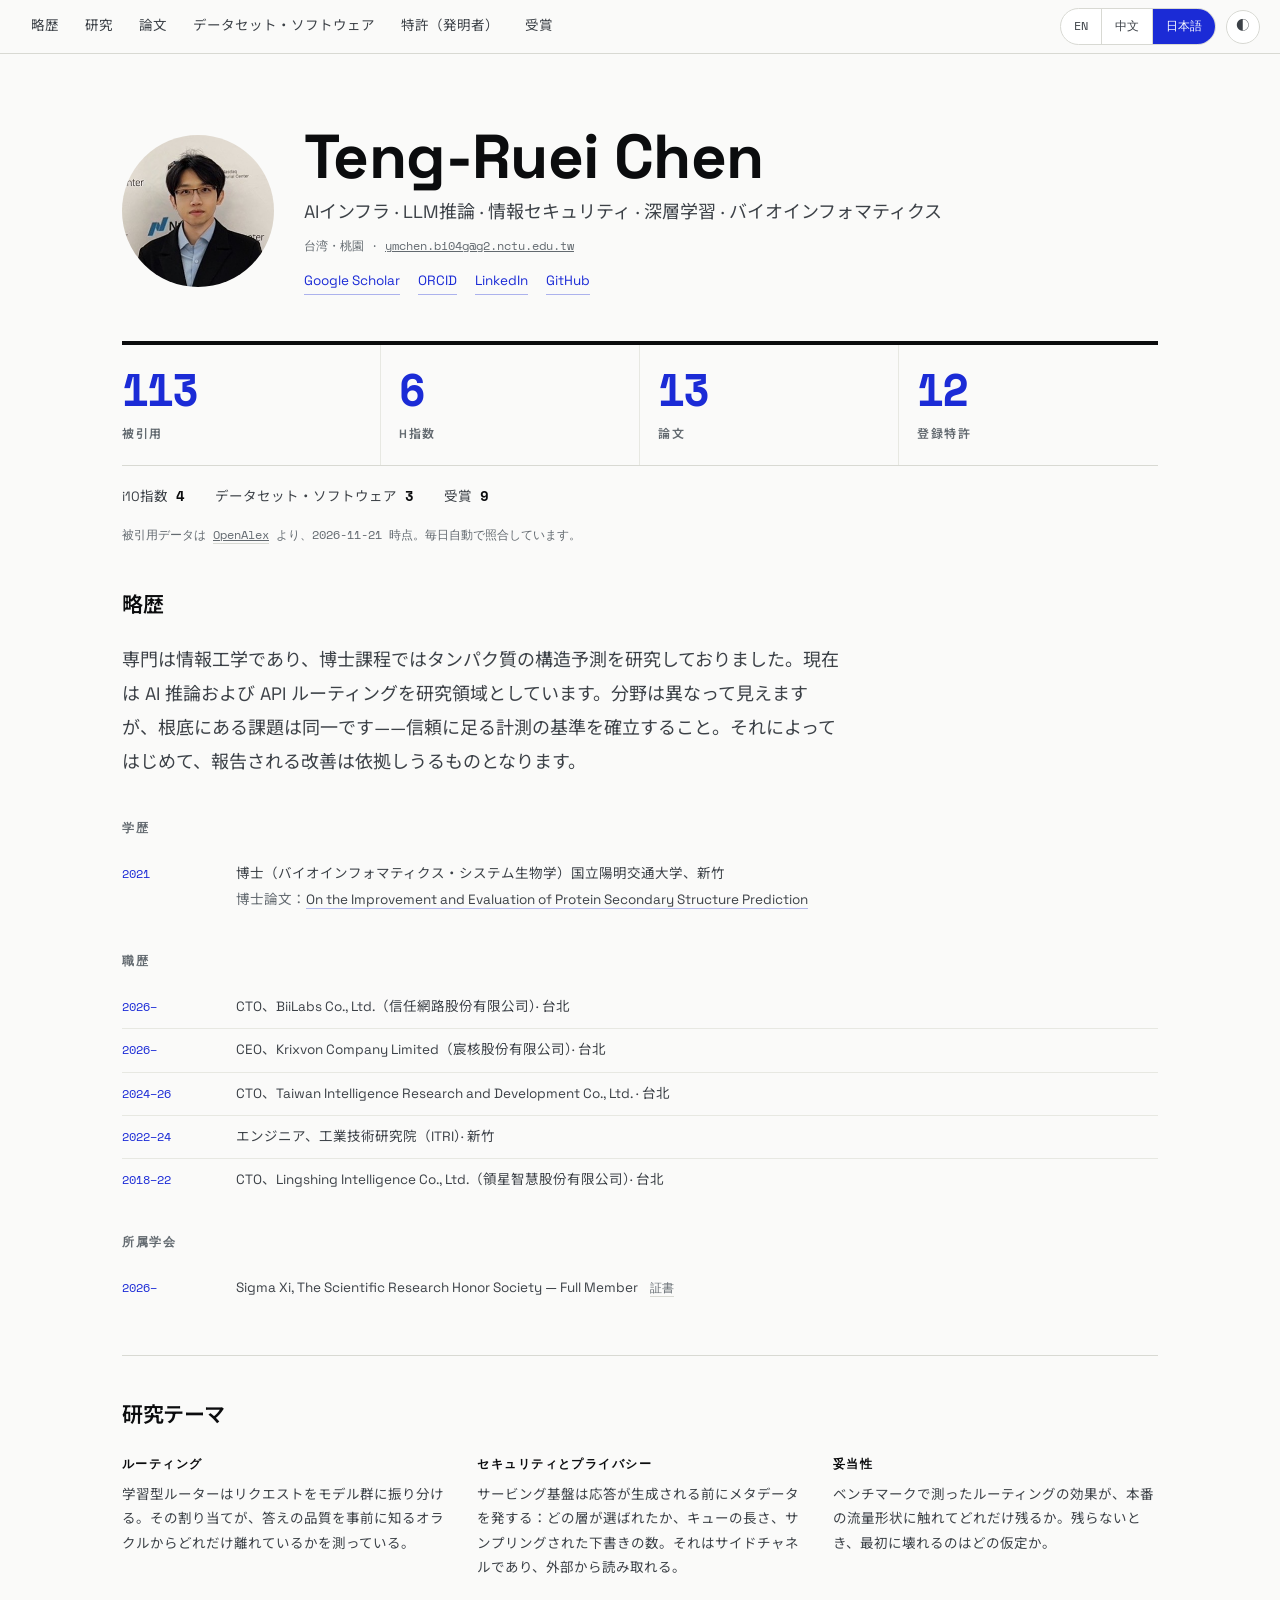
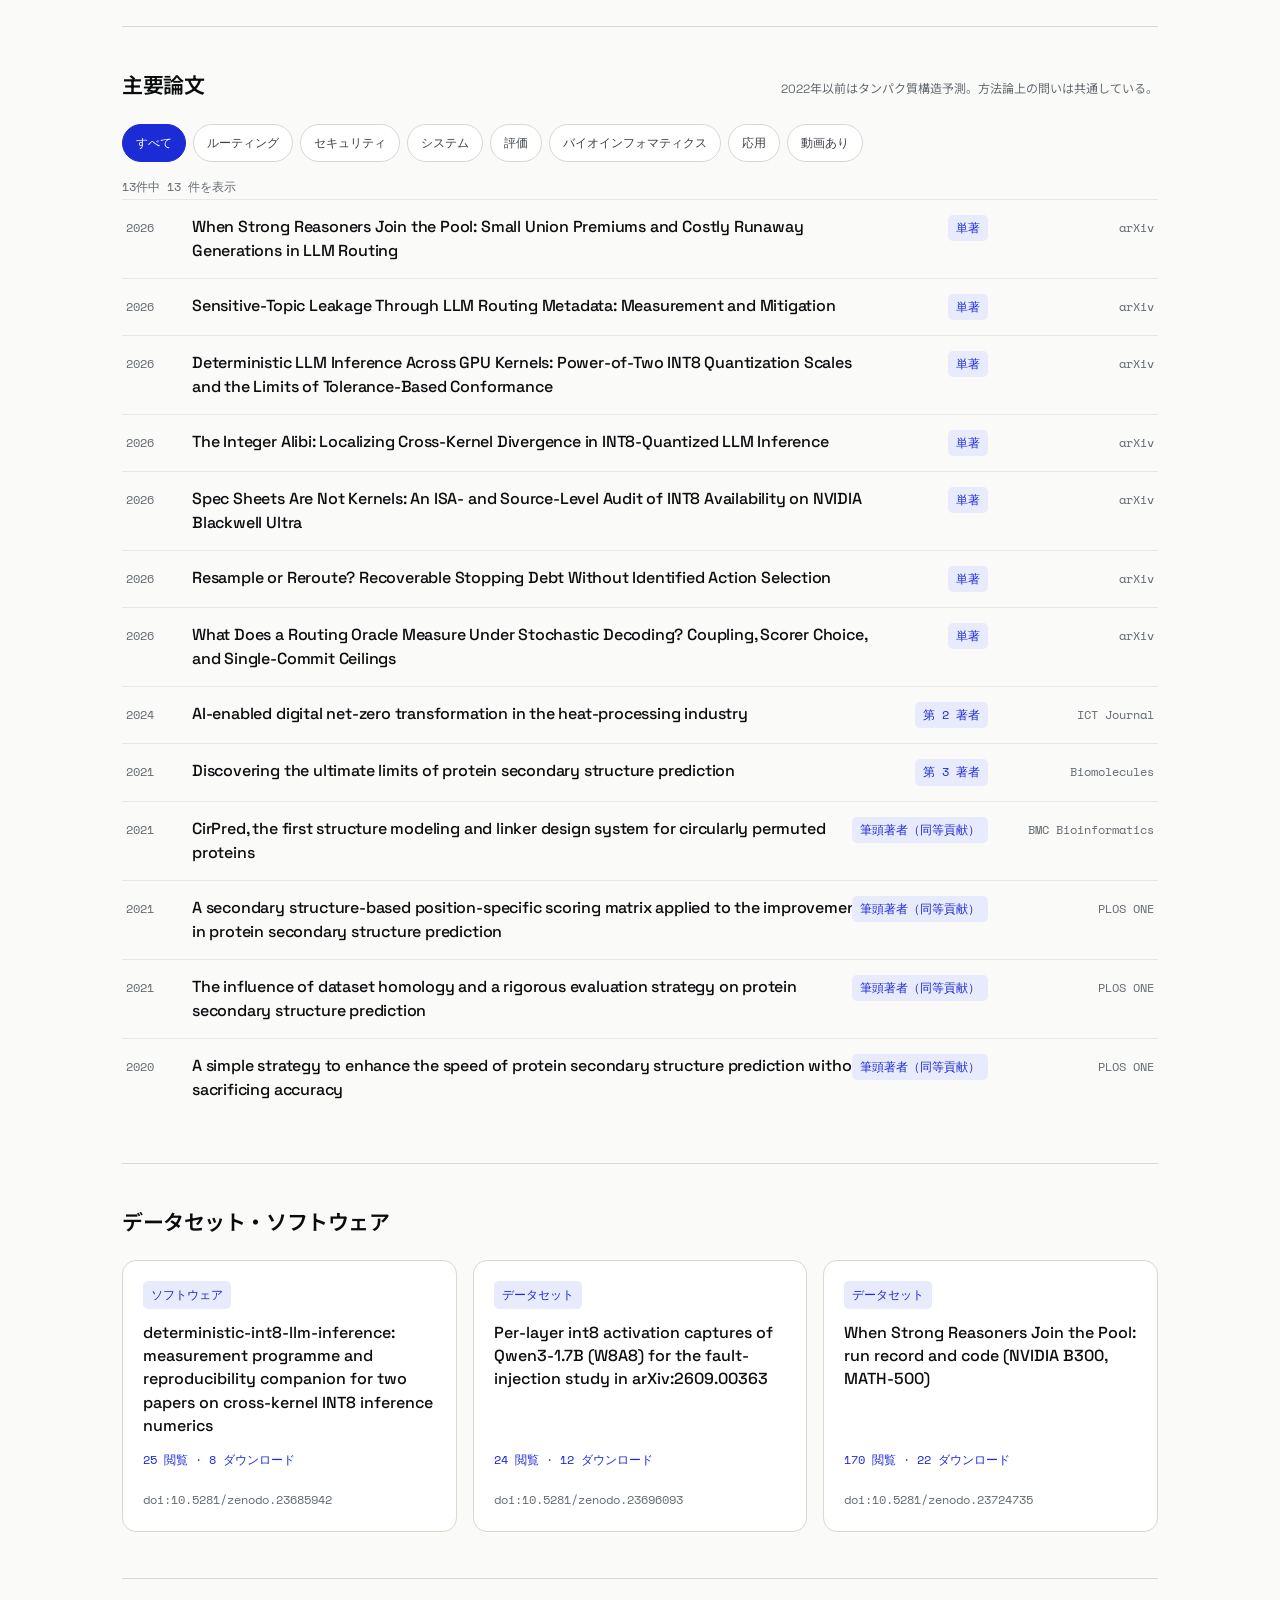
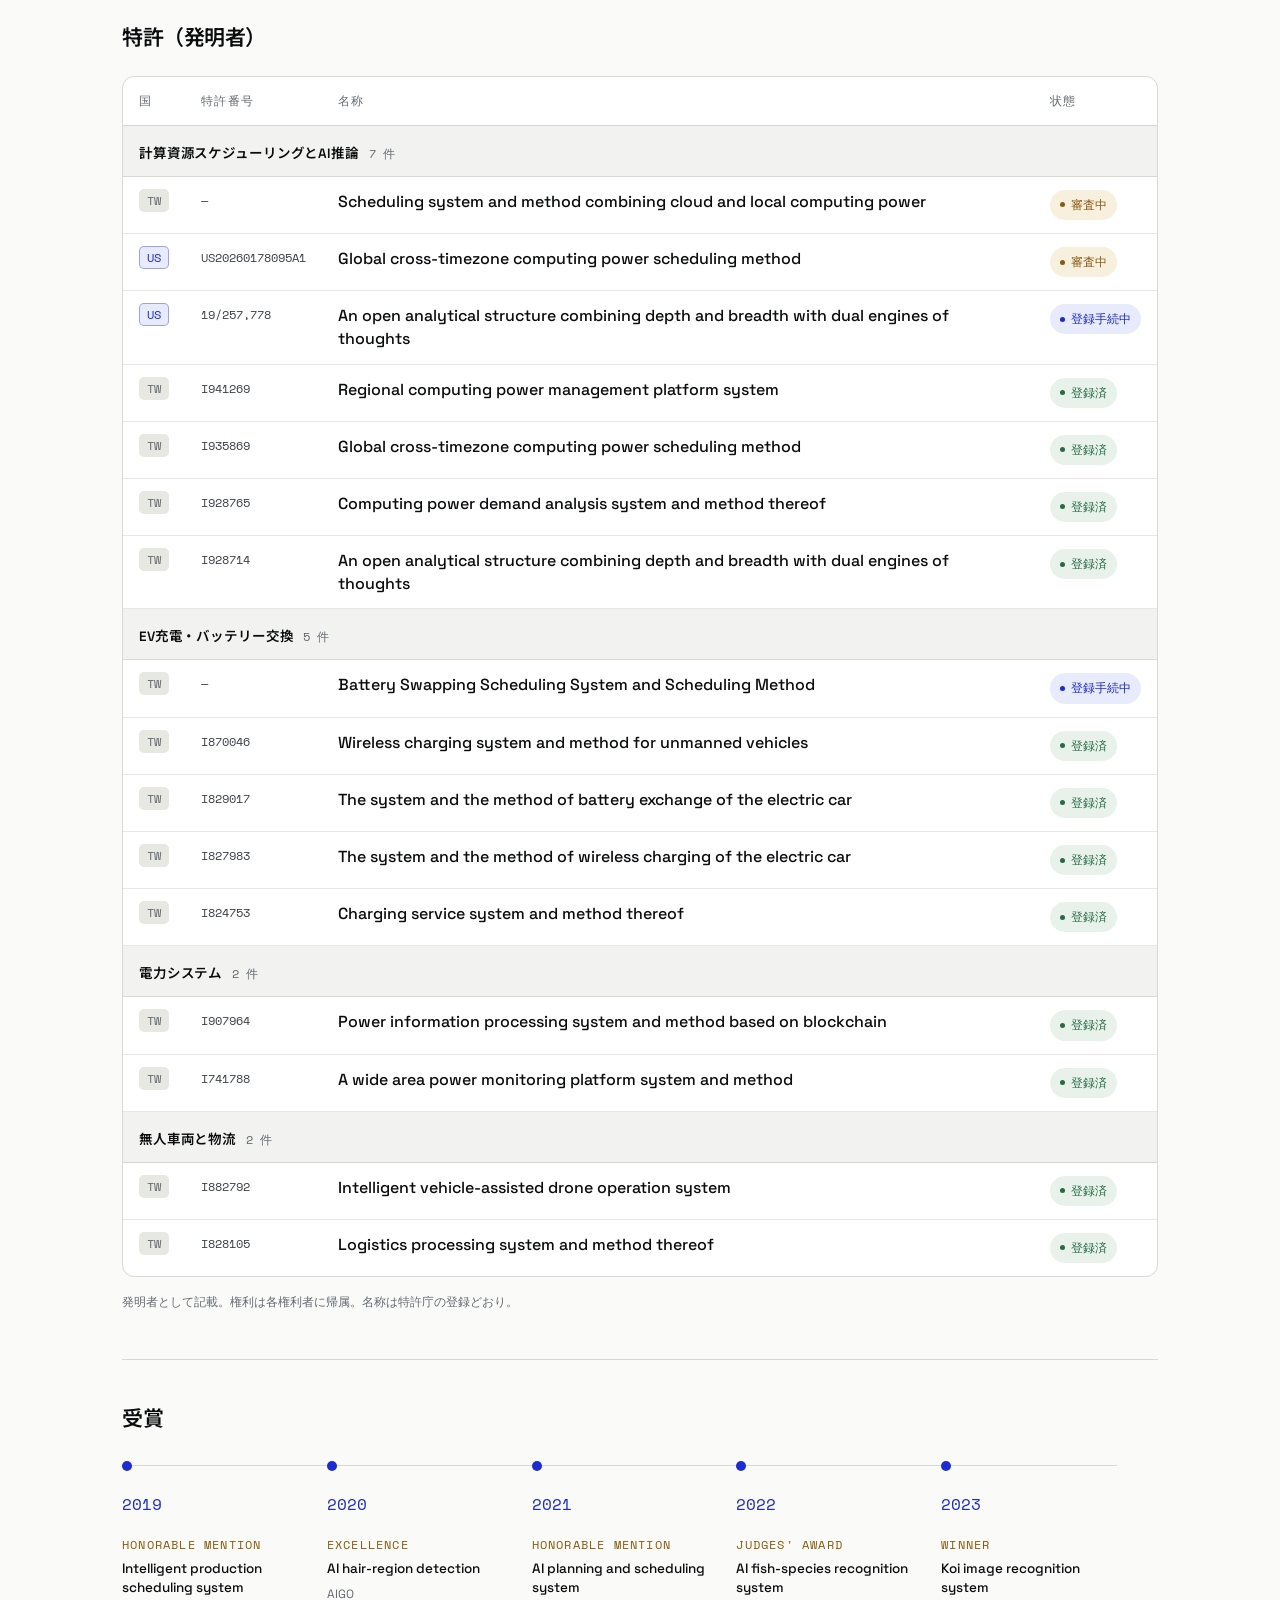
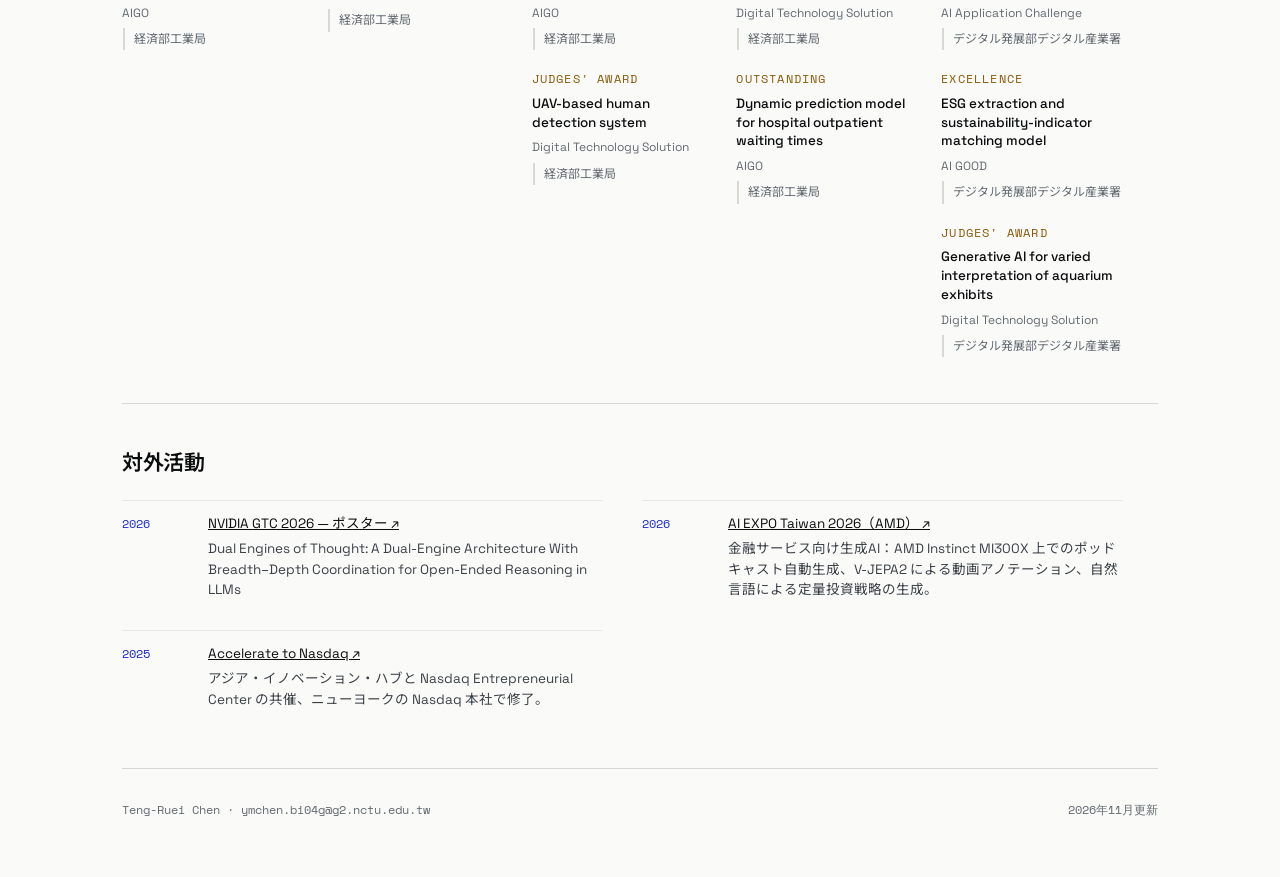
==== commit 972b5733: "Attach the membership certificate as an image" ====
--- a/ja/index.html
+++ b/ja/index.html
@@ -29,7 +29,7 @@
 <meta name="theme-color" content="#FAFAF9" media="(prefers-color-scheme: light)">
 <meta name="theme-color" content="#16191A" media="(prefers-color-scheme: dark)">
 <link rel="preconnect" href="https://fonts.googleapis.com"><link rel="preconnect" href="https://fonts.gstatic.com" crossorigin><link rel="stylesheet" href="https://fonts.googleapis.com/css2?family=Space+Grotesk:wght@400;500;600;700&family=Space+Mono:wght@400;700&family=Noto+Sans+JP:wght@400;500;700;900&display=swap">
-<link rel="stylesheet" href="../assets/style.css?v=8cf655d6">
+<link rel="stylesheet" href="../assets/style.css?v=74166505">
 </head>
 <body>
 <a class="skip" href="#about">本文へスキップ</a>
@@ -59,7 +59,7 @@
       <div class="cv-grid cv-stack">
         <dl class="cv-group"><h3>学歴</h3><div class="cv-row"><dt>2021</dt><dd>博士（バイオインフォマティクス・システム生物学）国立陽明交通大学、新竹<span class="cv-sub">博士論文：<a href="https://thesis.lib.nycu.edu.tw/items/eef98ceb-ef34-44bf-a0e3-51872cca0d24">On the Improvement and Evaluation of Protein Secondary Structure Prediction</a></span></dd></div></dl>
         <dl class="cv-group"><h3>職歴</h3><div class="cv-row"><dt>2026–</dt><dd>CTO、BiiLabs Co., Ltd.（信任網路股份有限公司）· 台北</dd></div><div class="cv-row"><dt>2026–</dt><dd>CEO、Krixvon Company Limited（宸核股份有限公司）· 台北</dd></div><div class="cv-row"><dt>2024–26</dt><dd>CTO、Taiwan Intelligence Research and Development Co., Ltd. · 台北</dd></div><div class="cv-row"><dt>2022–24</dt><dd>エンジニア、工業技術研究院（ITRI）· 新竹</dd></div><div class="cv-row"><dt>2018–22</dt><dd>CTO、Lingshing Intelligence Co., Ltd.（領星智慧股份有限公司）· 台北</dd></div></dl>
-        <dl class="cv-group"><h3>所属学会</h3><div class="cv-row"><dt>2026–</dt><dd>Sigma Xi, The Scientific Research Honor Society — Full Member</dd></div></dl>
+        <dl class="cv-group"><h3>所属学会</h3><div class="cv-row"><dt>2026–</dt><dd>Sigma Xi, The Scientific Research Honor Society — Full Member <a class="cv-proof" href="../sigma-xi-certificate.jpg">証書</a></dd></div></dl>
       </div>
     </section>
 
--- a/assets/style.css
+++ b/assets/style.css
@@ -153,6 +153,9 @@
   border-bottom:1px solid color-mix(in srgb,var(--accent) 32%,transparent)}
 .cv-sub a:hover{color:var(--accent);border-color:var(--accent)}
 .cv-sub2{display:block;margin-top:2px;font-size:var(--t-xs);color:var(--ink3);line-height:1.5}
+.cv-proof{margin-left:9px;font-family:var(--mono);font-size:var(--t-xs);color:var(--ink3);
+  text-decoration:none;border-bottom:1px solid var(--line);white-space:nowrap}
+.cv-proof:hover{color:var(--accent);border-color:var(--accent)}
 .cv-row{display:grid;grid-template-columns:96px minmax(0,1fr);gap:18px;padding-block:10px;
   border-top:1px solid var(--hair);align-items:baseline}
 .cv-row:first-of-type{border-top:0}
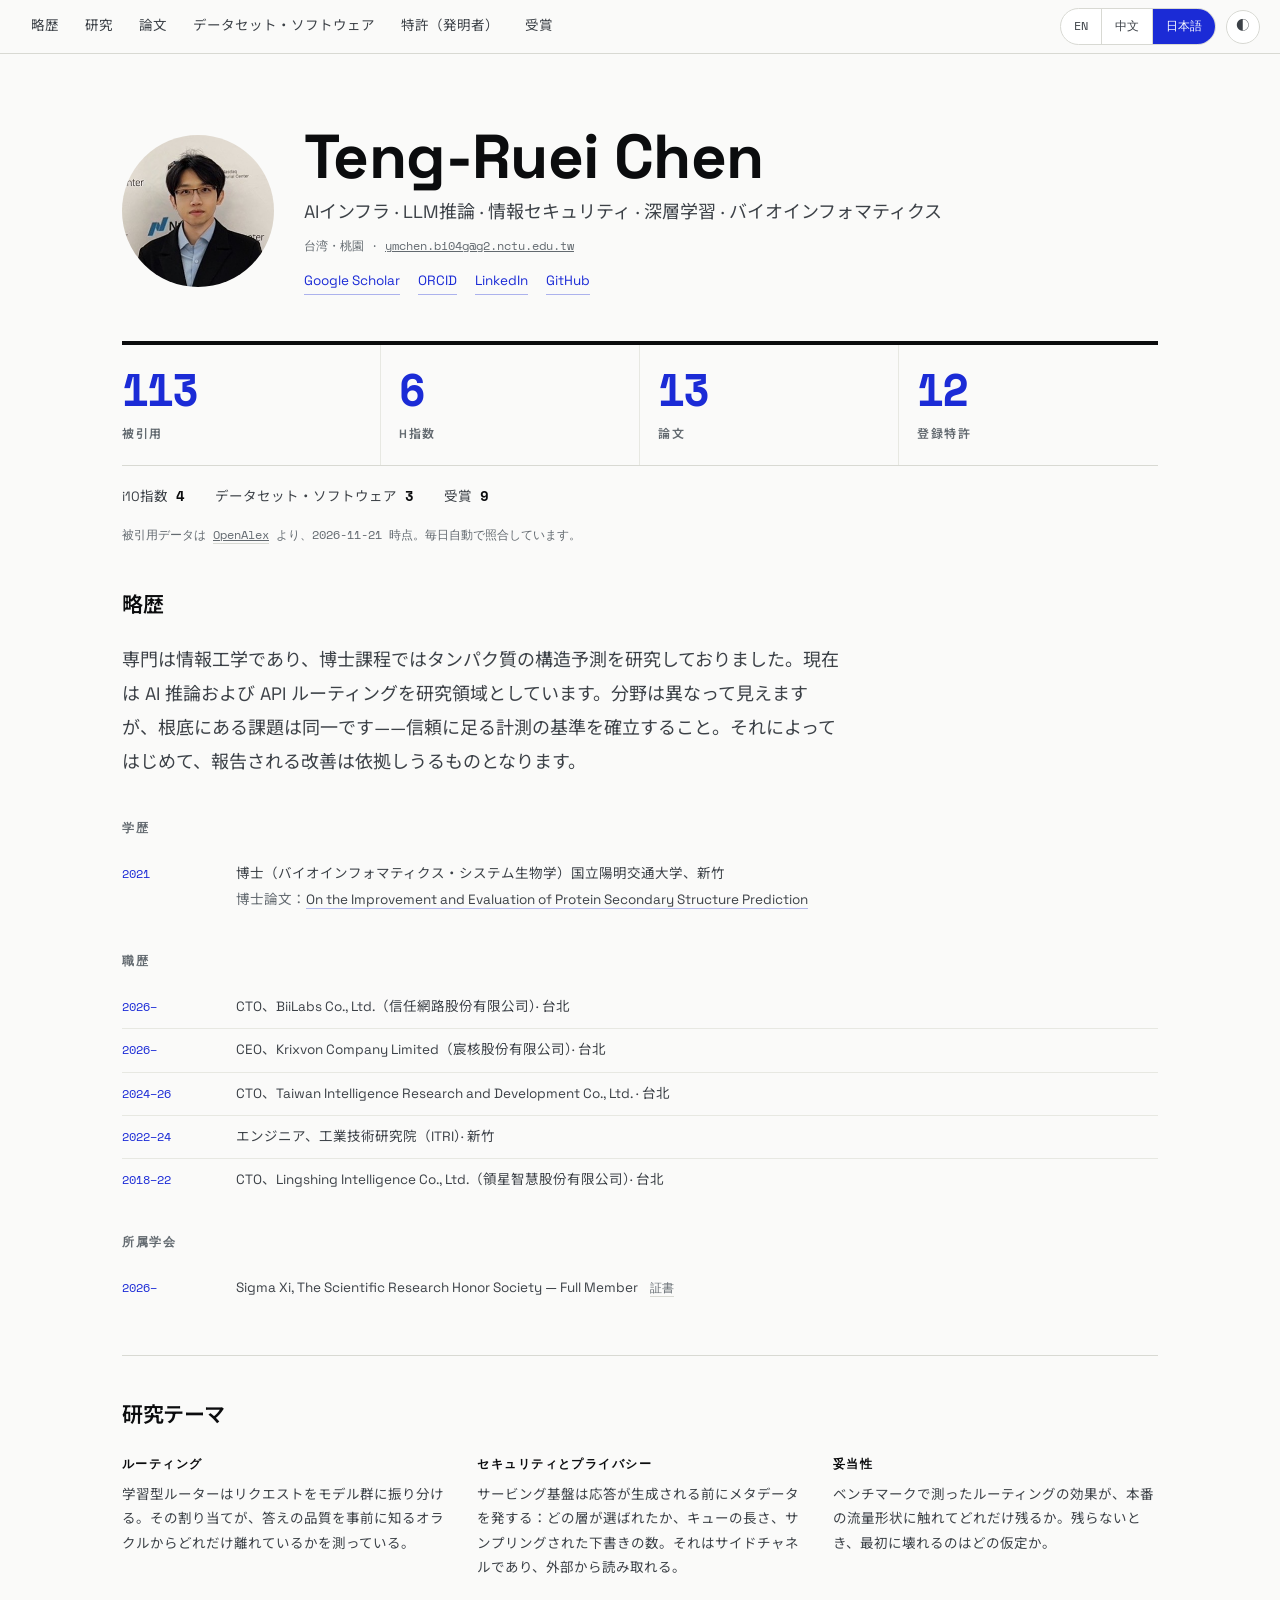
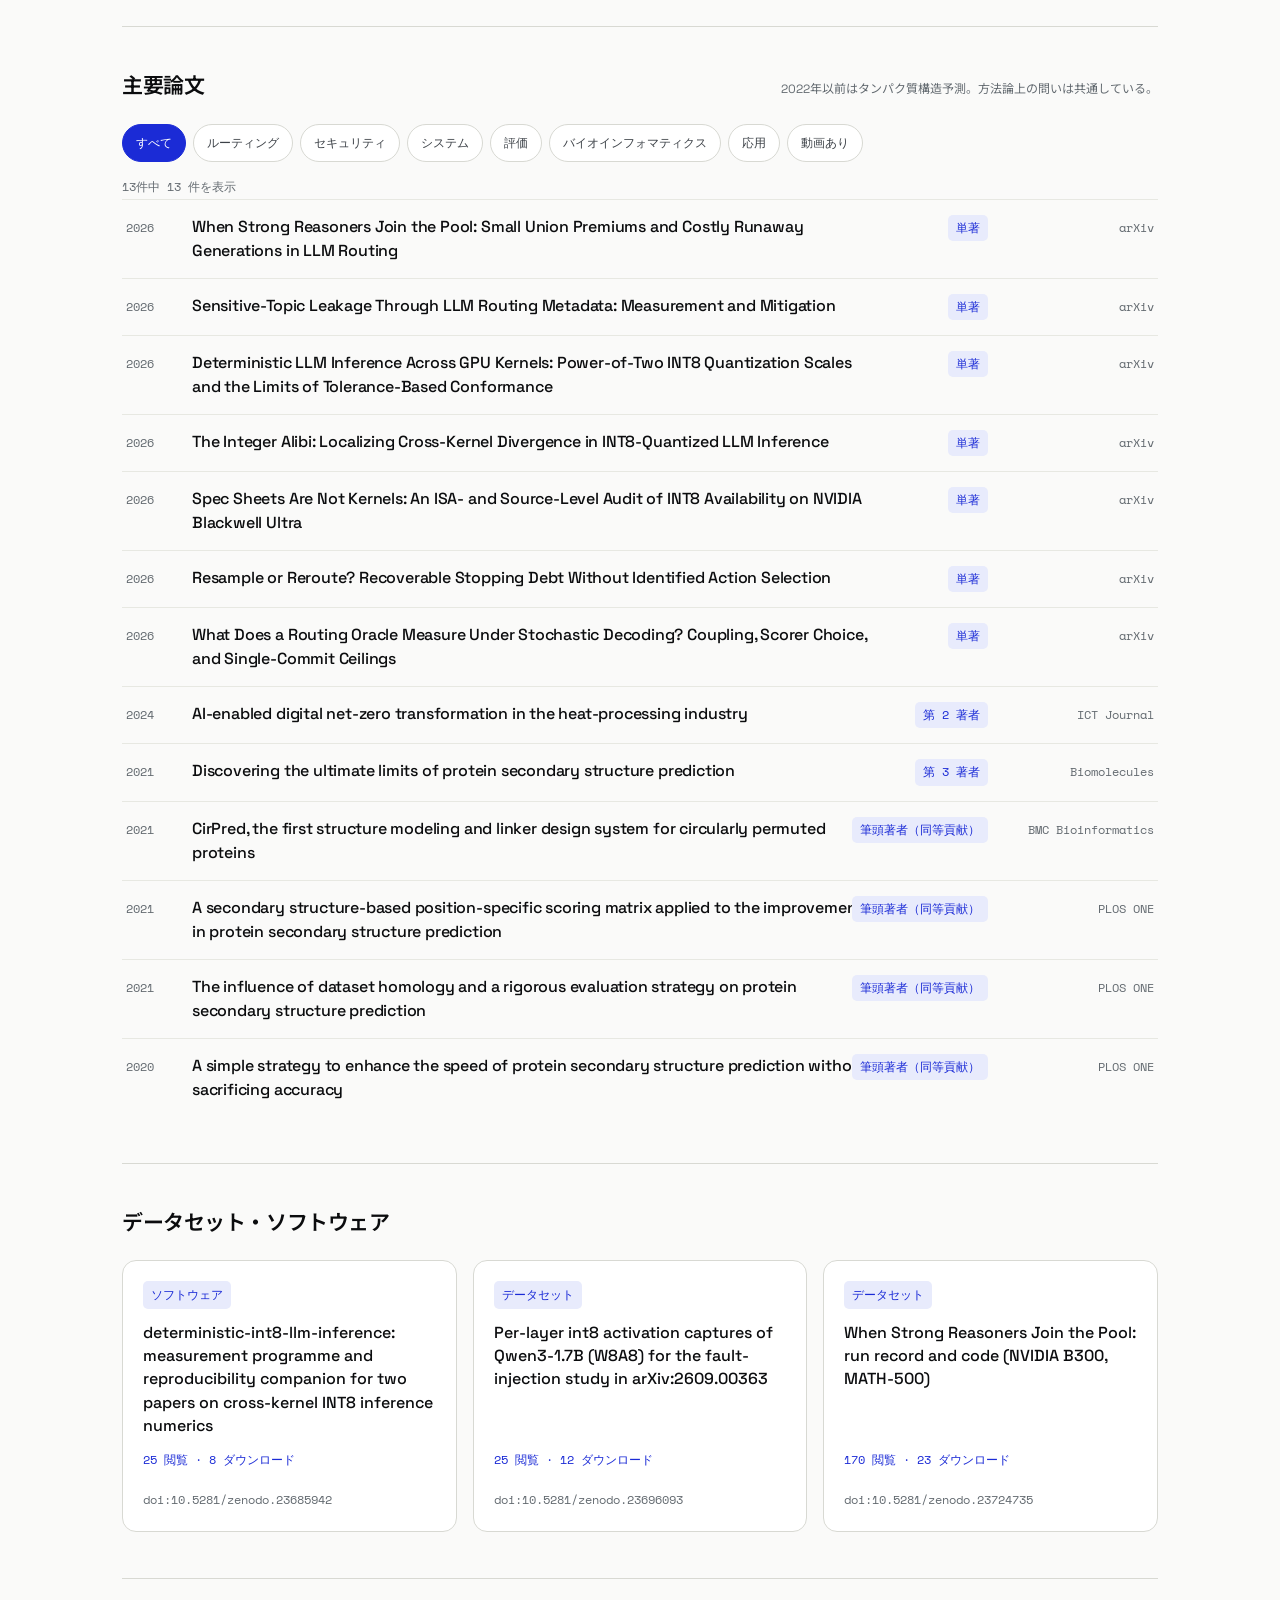
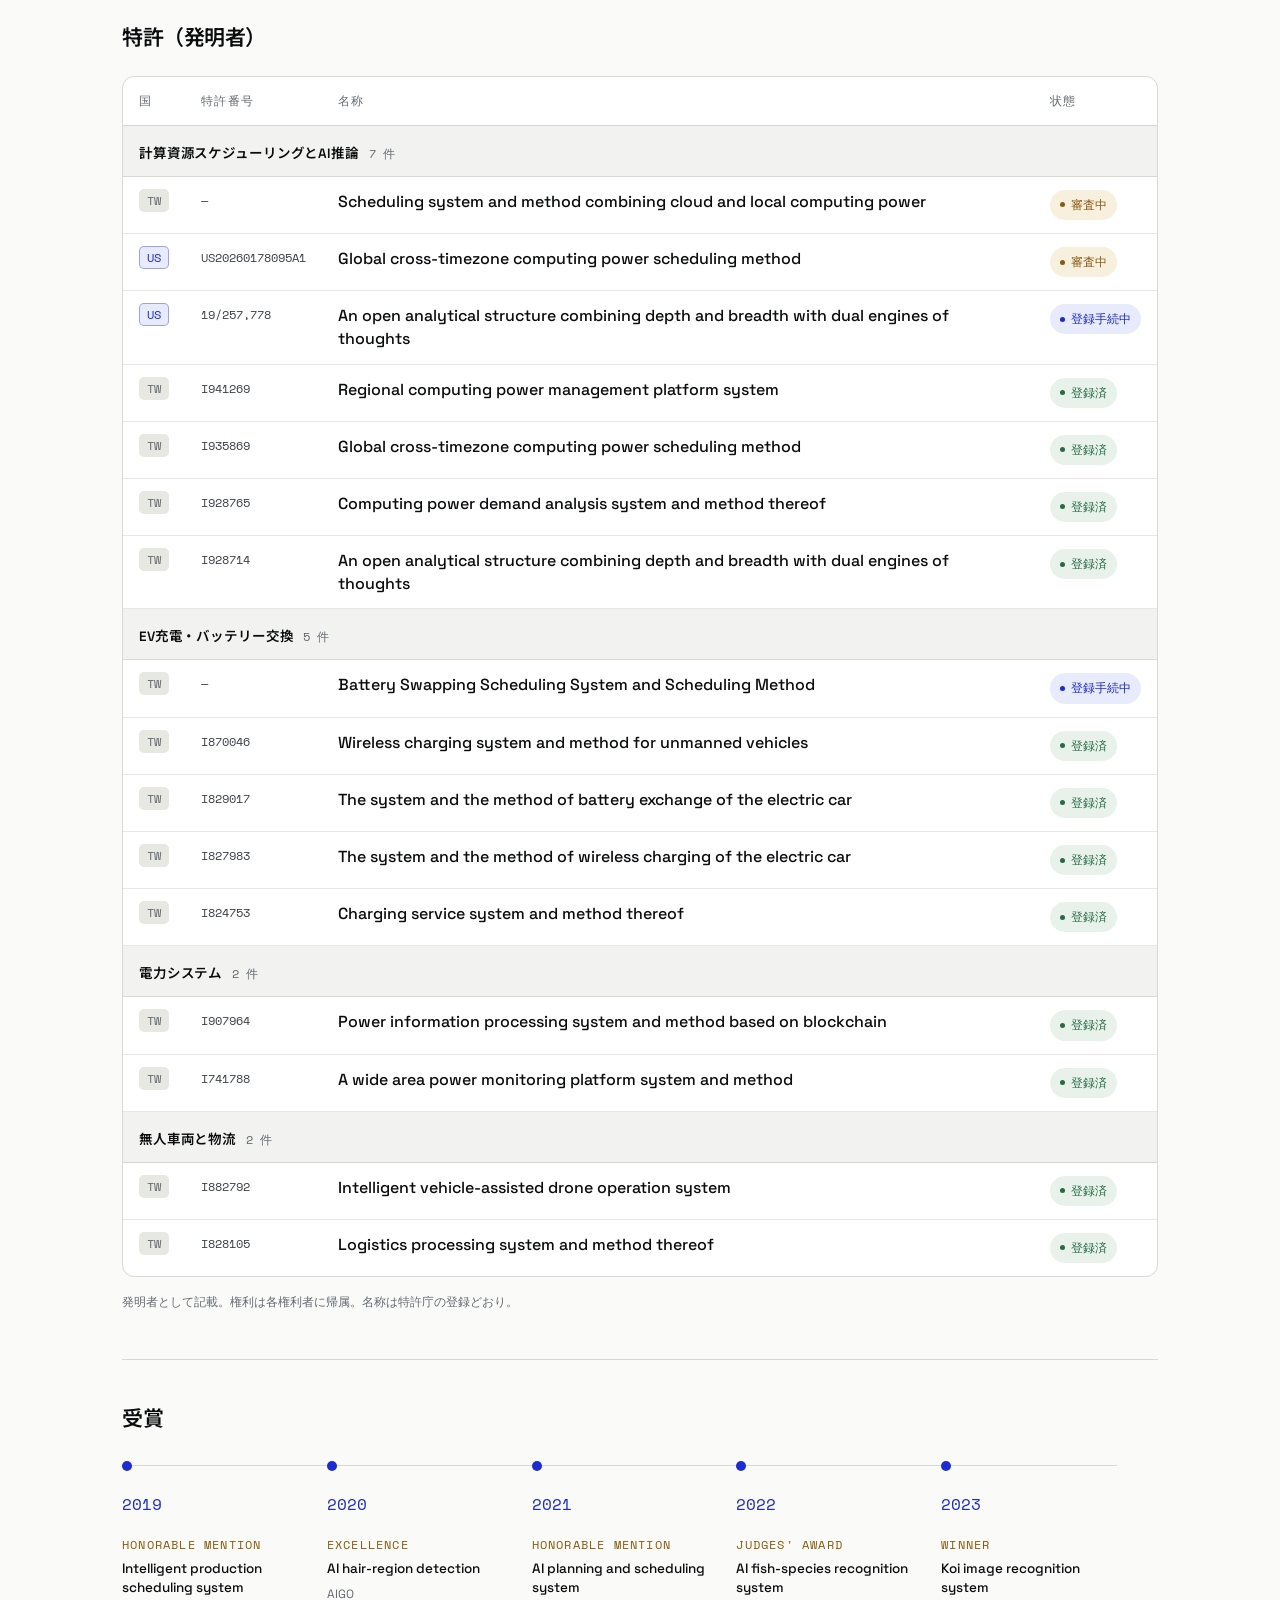
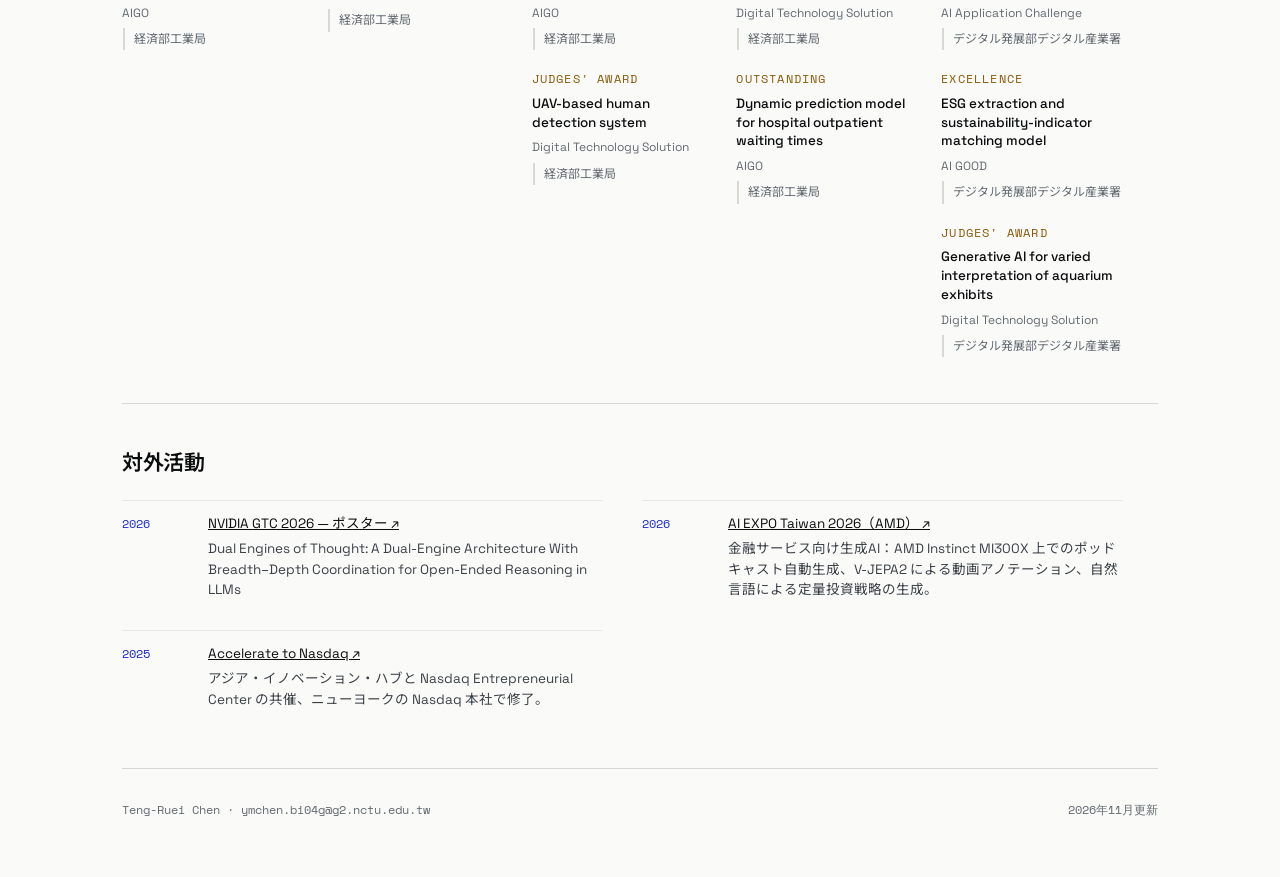
==== commit 56001af2: "Refresh citation and deposit figures Automated: python3 refresh_metrics.py && python3 build.py" ====
--- a/ja/index.html
+++ b/ja/index.html
@@ -299,7 +299,7 @@
 
     <section class="sec" id="deposits">
       <div class="sec-head"><h2 class="big">データセット・ソフトウェア</h2></div>
-      <div class="dep-grid"><a class="dep" href="https://doi.org/10.5281/zenodo.23685942"><span class="jur">ソフトウェア</span><span class="dep-t">deterministic-int8-llm-inference: measurement programme and reproducibility companion for two papers on cross-kernel INT8 inference numerics</span><span class="dep-stat">25 閲覧 · 8 ダウンロード</span><span class="t-doi">doi:10.5281/zenodo.23685942</span></a><a class="dep" href="https://doi.org/10.5281/zenodo.23696093"><span class="jur">データセット</span><span class="dep-t">Per-layer int8 activation captures of Qwen3-1.7B (W8A8) for the fault-injection study in arXiv:2609.00363</span><span class="dep-stat">24 閲覧 · 12 ダウンロード</span><span class="t-doi">doi:10.5281/zenodo.23696093</span></a><a class="dep" href="https://doi.org/10.5281/zenodo.23724735"><span class="jur">データセット</span><span class="dep-t">When Strong Reasoners Join the Pool: run record and code (NVIDIA B300, MATH-500)</span><span class="dep-stat">170 閲覧 · 22 ダウンロード</span><span class="t-doi">doi:10.5281/zenodo.23724735</span></a></div>
+      <div class="dep-grid"><a class="dep" href="https://doi.org/10.5281/zenodo.23685942"><span class="jur">ソフトウェア</span><span class="dep-t">deterministic-int8-llm-inference: measurement programme and reproducibility companion for two papers on cross-kernel INT8 inference numerics</span><span class="dep-stat">25 閲覧 · 8 ダウンロード</span><span class="t-doi">doi:10.5281/zenodo.23685942</span></a><a class="dep" href="https://doi.org/10.5281/zenodo.23696093"><span class="jur">データセット</span><span class="dep-t">Per-layer int8 activation captures of Qwen3-1.7B (W8A8) for the fault-injection study in arXiv:2609.00363</span><span class="dep-stat">25 閲覧 · 12 ダウンロード</span><span class="t-doi">doi:10.5281/zenodo.23696093</span></a><a class="dep" href="https://doi.org/10.5281/zenodo.23724735"><span class="jur">データセット</span><span class="dep-t">When Strong Reasoners Join the Pool: run record and code (NVIDIA B300, MATH-500)</span><span class="dep-stat">170 閲覧 · 23 ダウンロード</span><span class="t-doi">doi:10.5281/zenodo.23724735</span></a></div>
     </section>
 
     <section class="sec" id="patents">
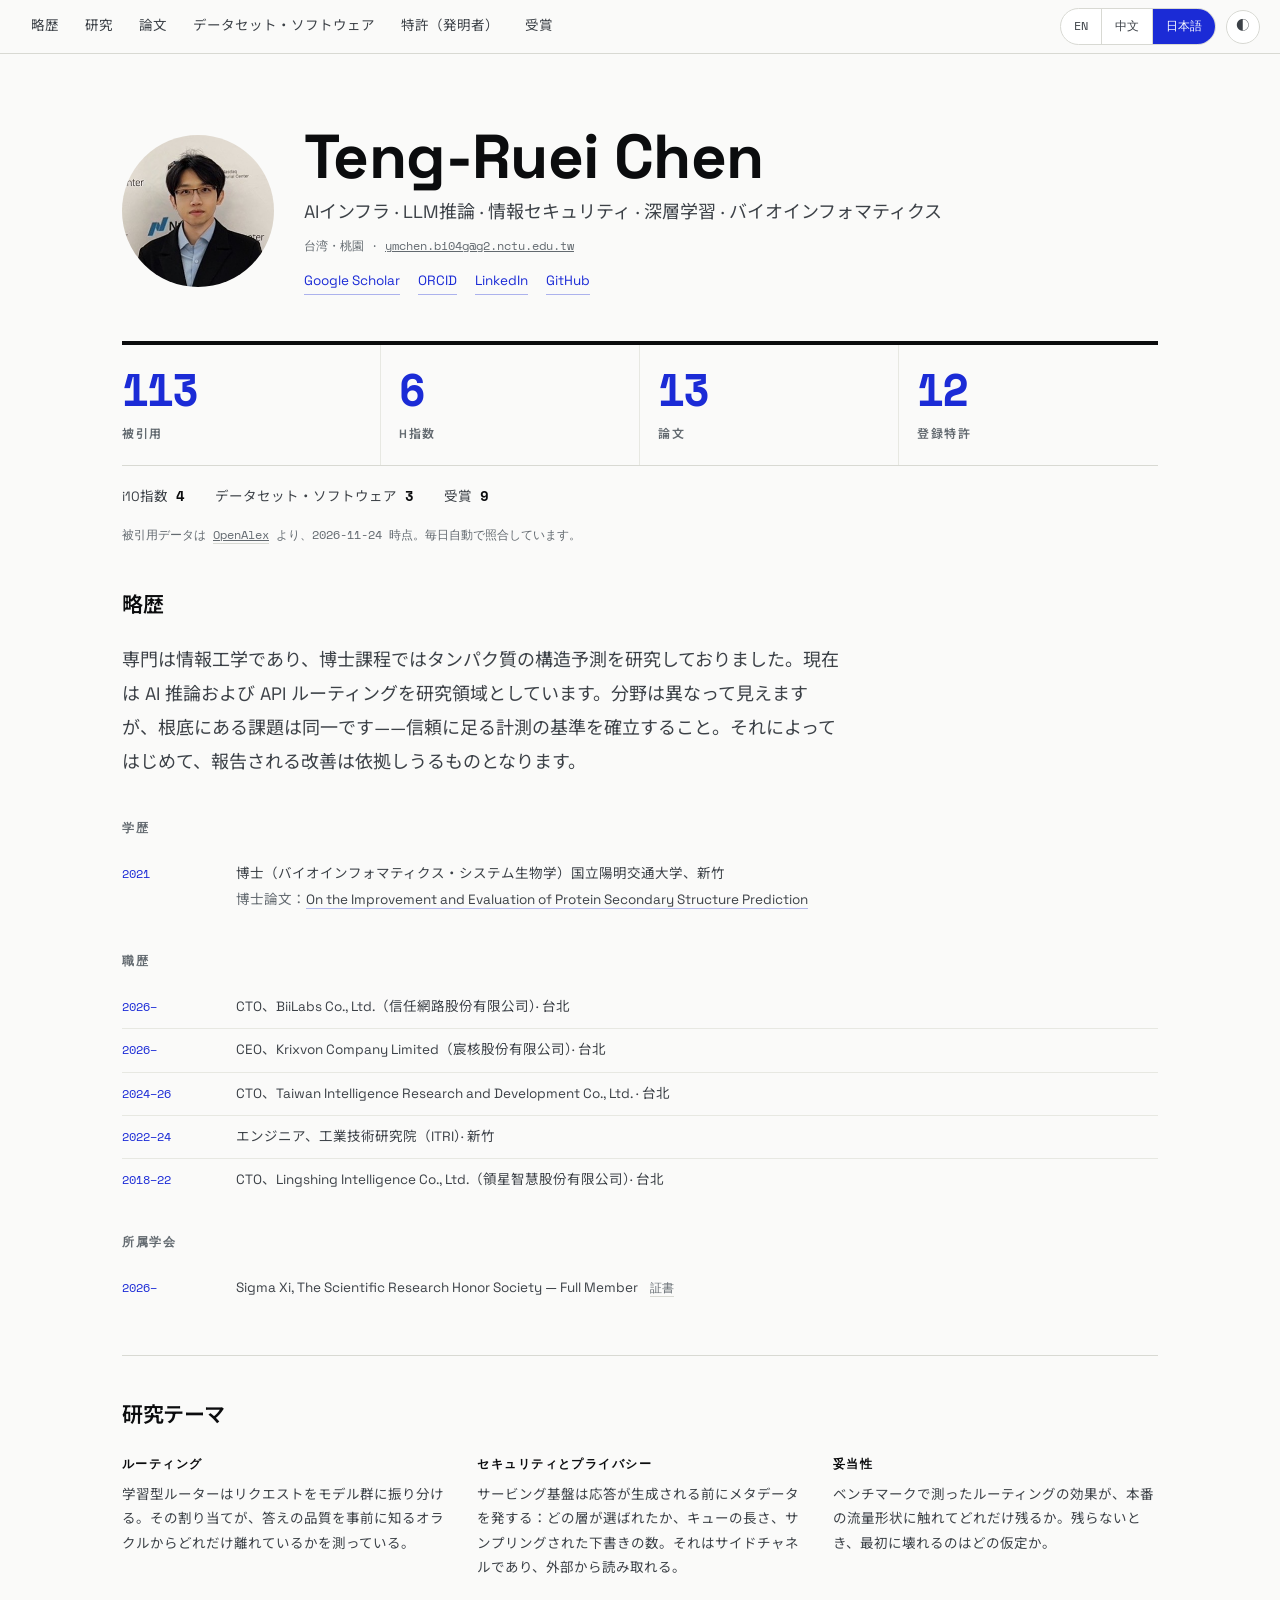
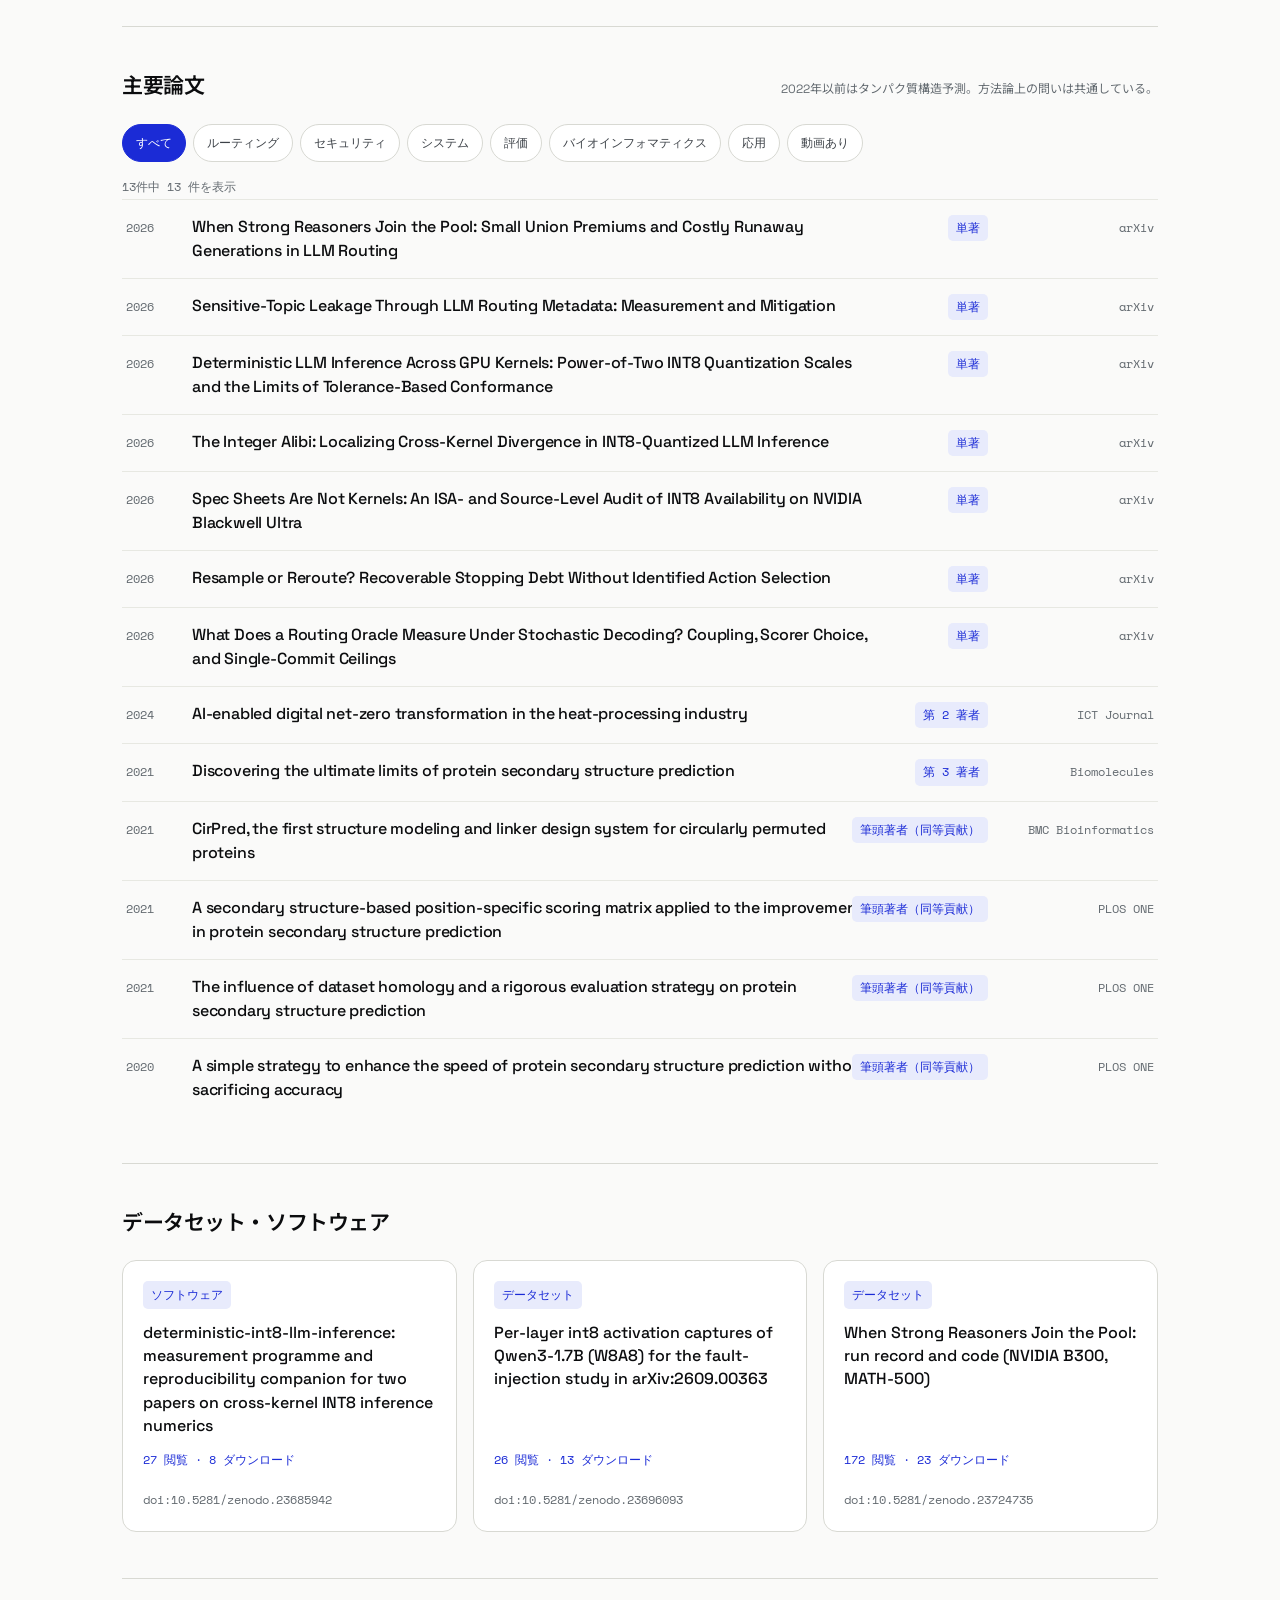
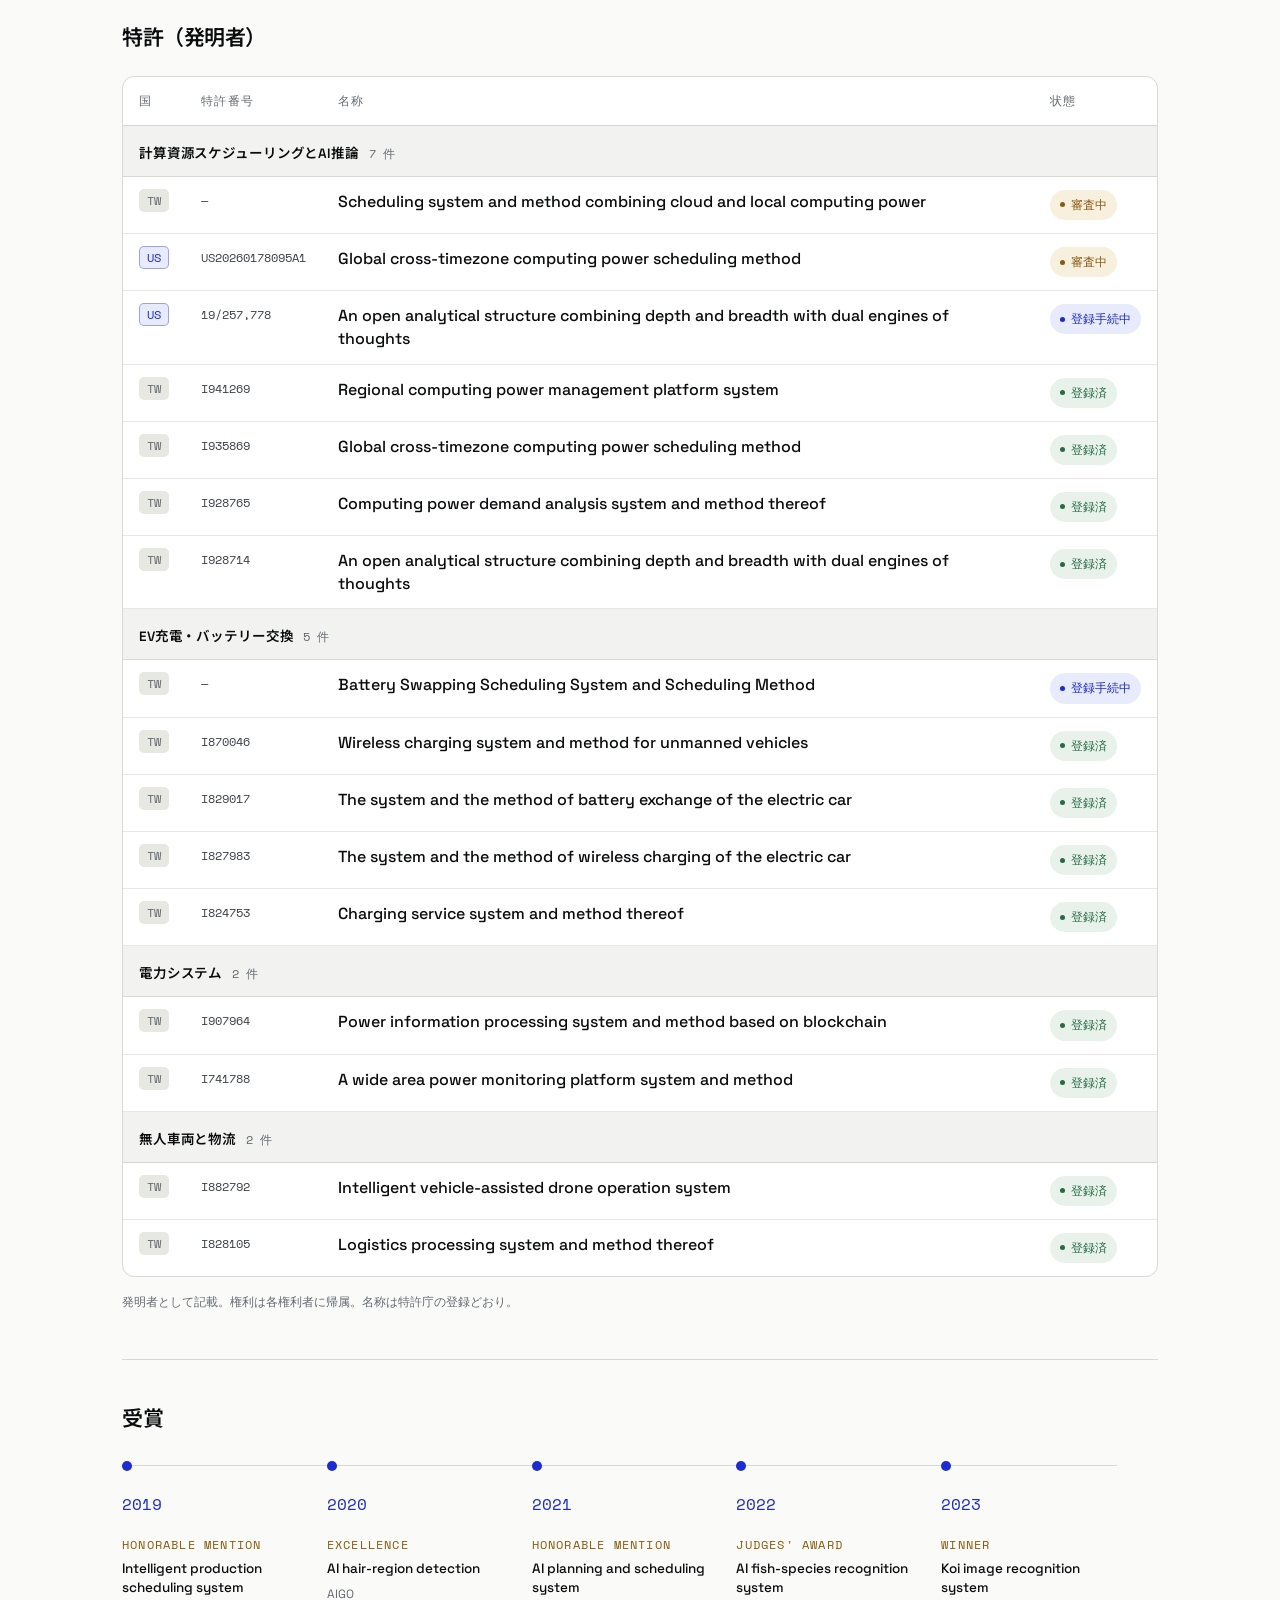
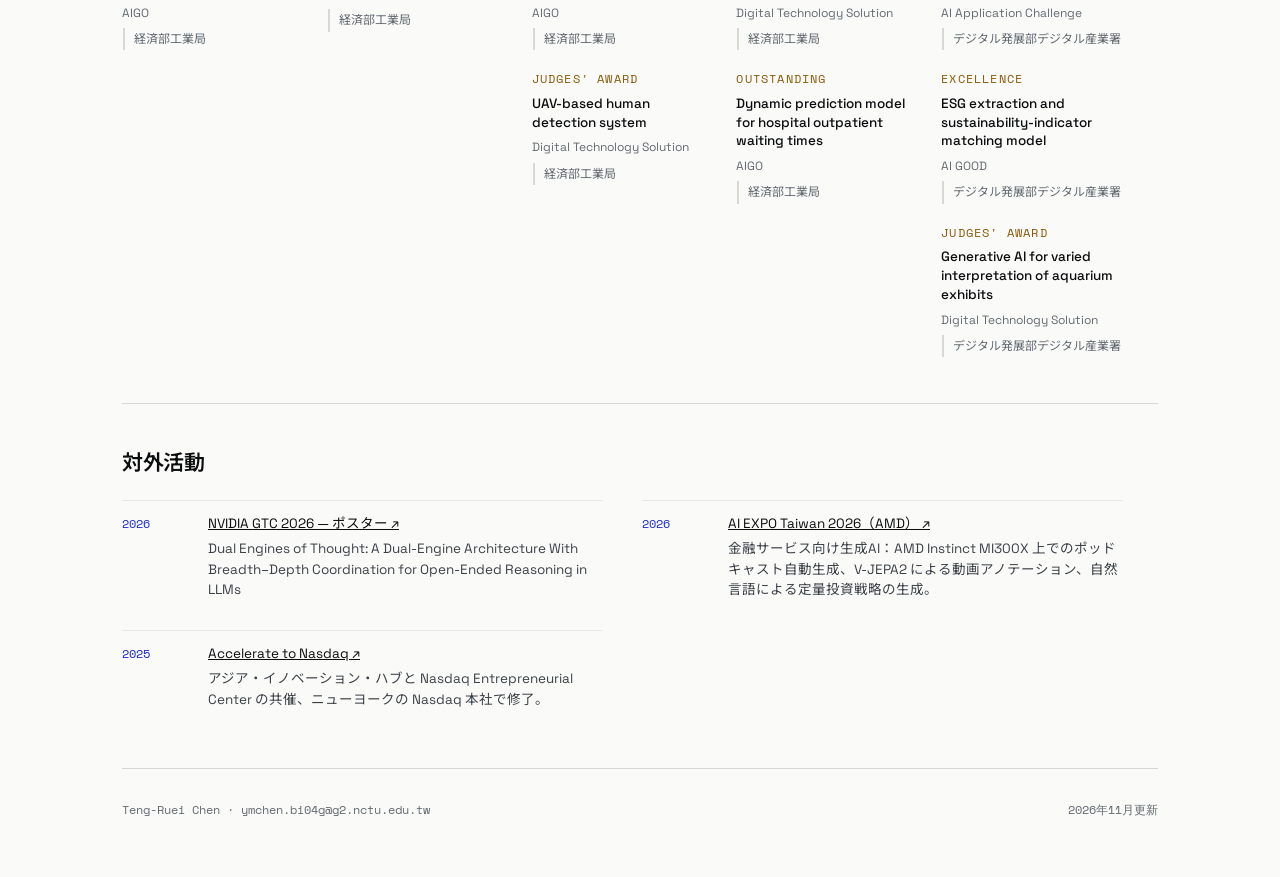
==== commit 1ca17fc5: "Refresh citation and deposit figures Automated: python3 refresh_metrics.py && python3 build.py" ====
--- a/ja/index.html
+++ b/ja/index.html
@@ -51,7 +51,7 @@
   </div>
 </header>
   <div class="col">
-    <div class="kpi"><div class="kpi-main"><div><b>113</b><span>被引用</span></div><div><b>6</b><span>h指数</span></div><div><b>13</b><span>論文</span></div><div><b>12</b><span>登録特許</span></div></div><div class="kpi-strip"><span>i10指数<b>4</b></span><span>データセット・ソフトウェア<b>3</b></span><span>受賞<b>9</b></span></div><p class="kpi-src">被引用データは <a href="https://openalex.org/A5091465074">OpenAlex</a> より、2026-11-21 時点。毎日自動で照合しています。</p></div>
+    <div class="kpi"><div class="kpi-main"><div><b>113</b><span>被引用</span></div><div><b>6</b><span>h指数</span></div><div><b>13</b><span>論文</span></div><div><b>12</b><span>登録特許</span></div></div><div class="kpi-strip"><span>i10指数<b>4</b></span><span>データセット・ソフトウェア<b>3</b></span><span>受賞<b>9</b></span></div><p class="kpi-src">被引用データは <a href="https://openalex.org/A5091465074">OpenAlex</a> より、2026-11-24 時点。毎日自動で照合しています。</p></div>
 
     <section class="sec" id="about">
       <span class="eyebrow">略歴</span>
@@ -299,7 +299,7 @@
 
     <section class="sec" id="deposits">
       <div class="sec-head"><h2 class="big">データセット・ソフトウェア</h2></div>
-      <div class="dep-grid"><a class="dep" href="https://doi.org/10.5281/zenodo.23685942"><span class="jur">ソフトウェア</span><span class="dep-t">deterministic-int8-llm-inference: measurement programme and reproducibility companion for two papers on cross-kernel INT8 inference numerics</span><span class="dep-stat">25 閲覧 · 8 ダウンロード</span><span class="t-doi">doi:10.5281/zenodo.23685942</span></a><a class="dep" href="https://doi.org/10.5281/zenodo.23696093"><span class="jur">データセット</span><span class="dep-t">Per-layer int8 activation captures of Qwen3-1.7B (W8A8) for the fault-injection study in arXiv:2609.00363</span><span class="dep-stat">25 閲覧 · 12 ダウンロード</span><span class="t-doi">doi:10.5281/zenodo.23696093</span></a><a class="dep" href="https://doi.org/10.5281/zenodo.23724735"><span class="jur">データセット</span><span class="dep-t">When Strong Reasoners Join the Pool: run record and code (NVIDIA B300, MATH-500)</span><span class="dep-stat">170 閲覧 · 23 ダウンロード</span><span class="t-doi">doi:10.5281/zenodo.23724735</span></a></div>
+      <div class="dep-grid"><a class="dep" href="https://doi.org/10.5281/zenodo.23685942"><span class="jur">ソフトウェア</span><span class="dep-t">deterministic-int8-llm-inference: measurement programme and reproducibility companion for two papers on cross-kernel INT8 inference numerics</span><span class="dep-stat">27 閲覧 · 8 ダウンロード</span><span class="t-doi">doi:10.5281/zenodo.23685942</span></a><a class="dep" href="https://doi.org/10.5281/zenodo.23696093"><span class="jur">データセット</span><span class="dep-t">Per-layer int8 activation captures of Qwen3-1.7B (W8A8) for the fault-injection study in arXiv:2609.00363</span><span class="dep-stat">26 閲覧 · 13 ダウンロード</span><span class="t-doi">doi:10.5281/zenodo.23696093</span></a><a class="dep" href="https://doi.org/10.5281/zenodo.23724735"><span class="jur">データセット</span><span class="dep-t">When Strong Reasoners Join the Pool: run record and code (NVIDIA B300, MATH-500)</span><span class="dep-stat">172 閲覧 · 23 ダウンロード</span><span class="t-doi">doi:10.5281/zenodo.23724735</span></a></div>
     </section>
 
     <section class="sec" id="patents">
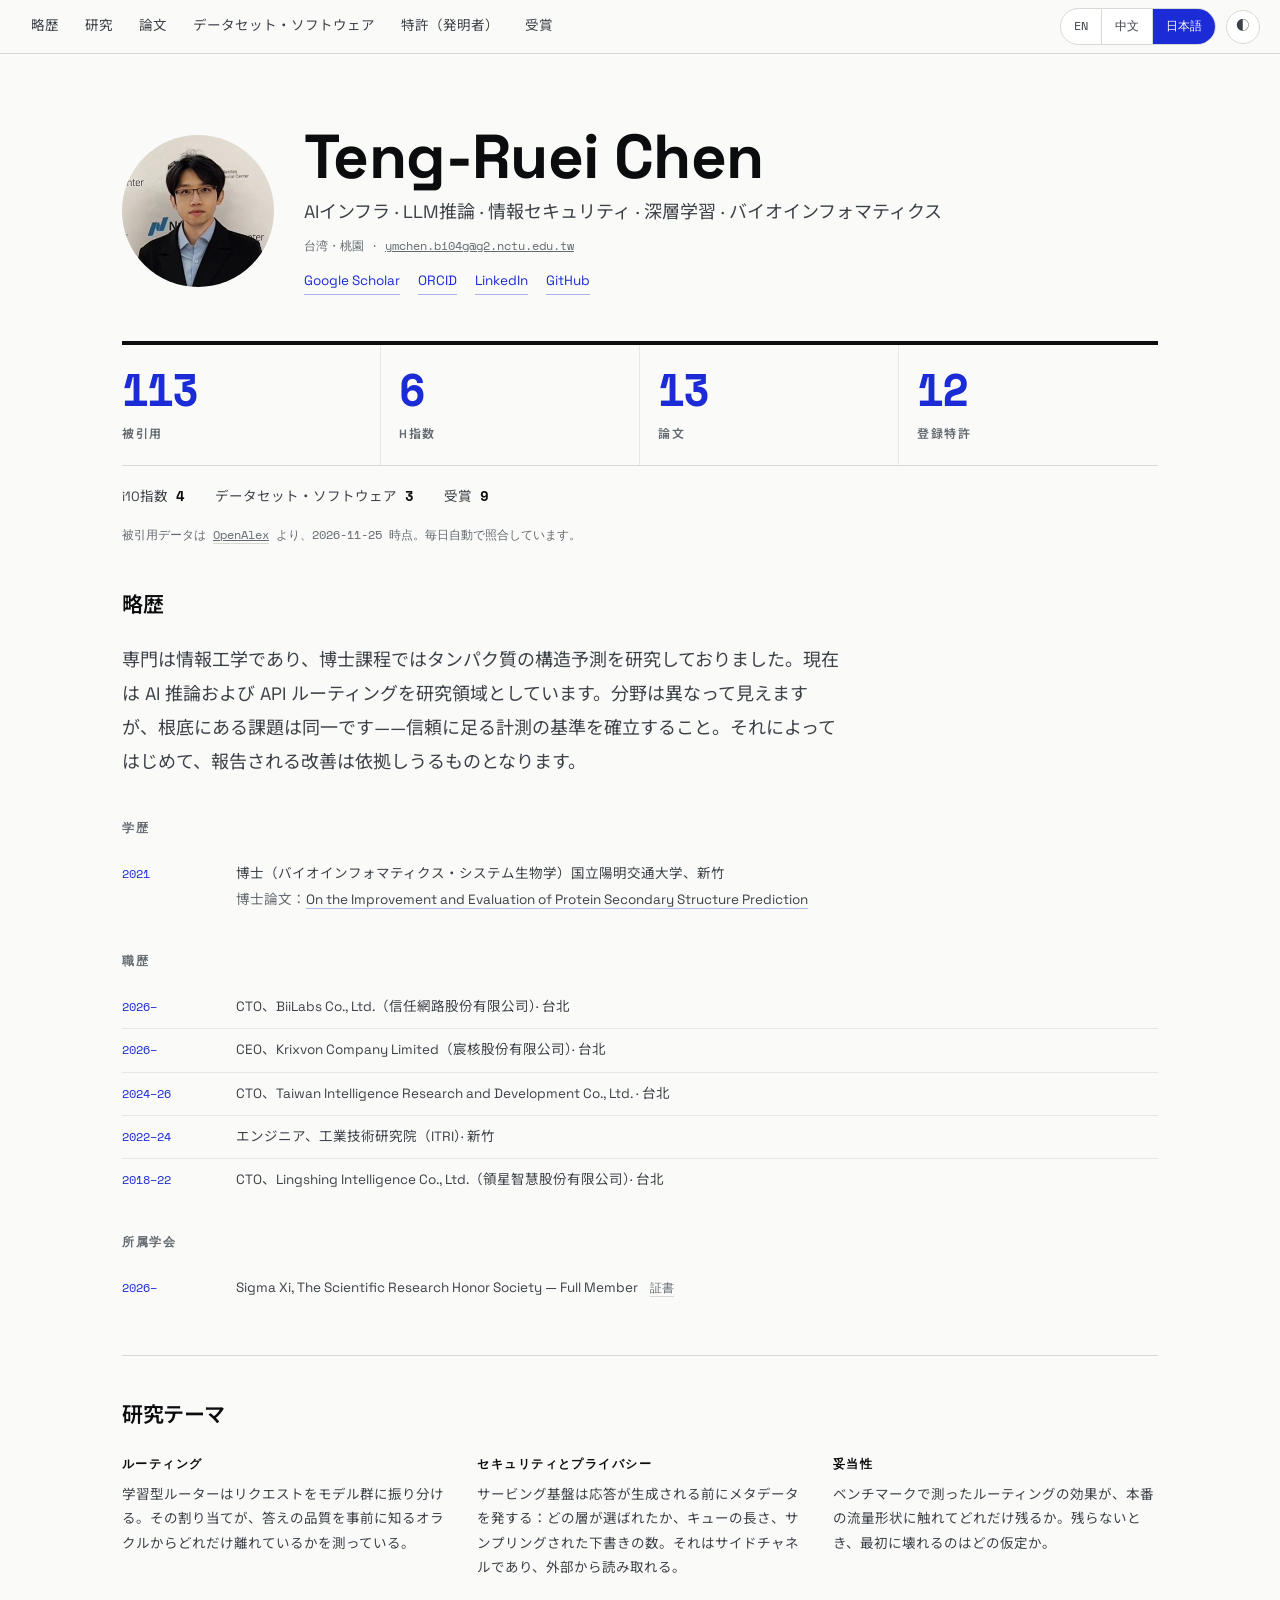
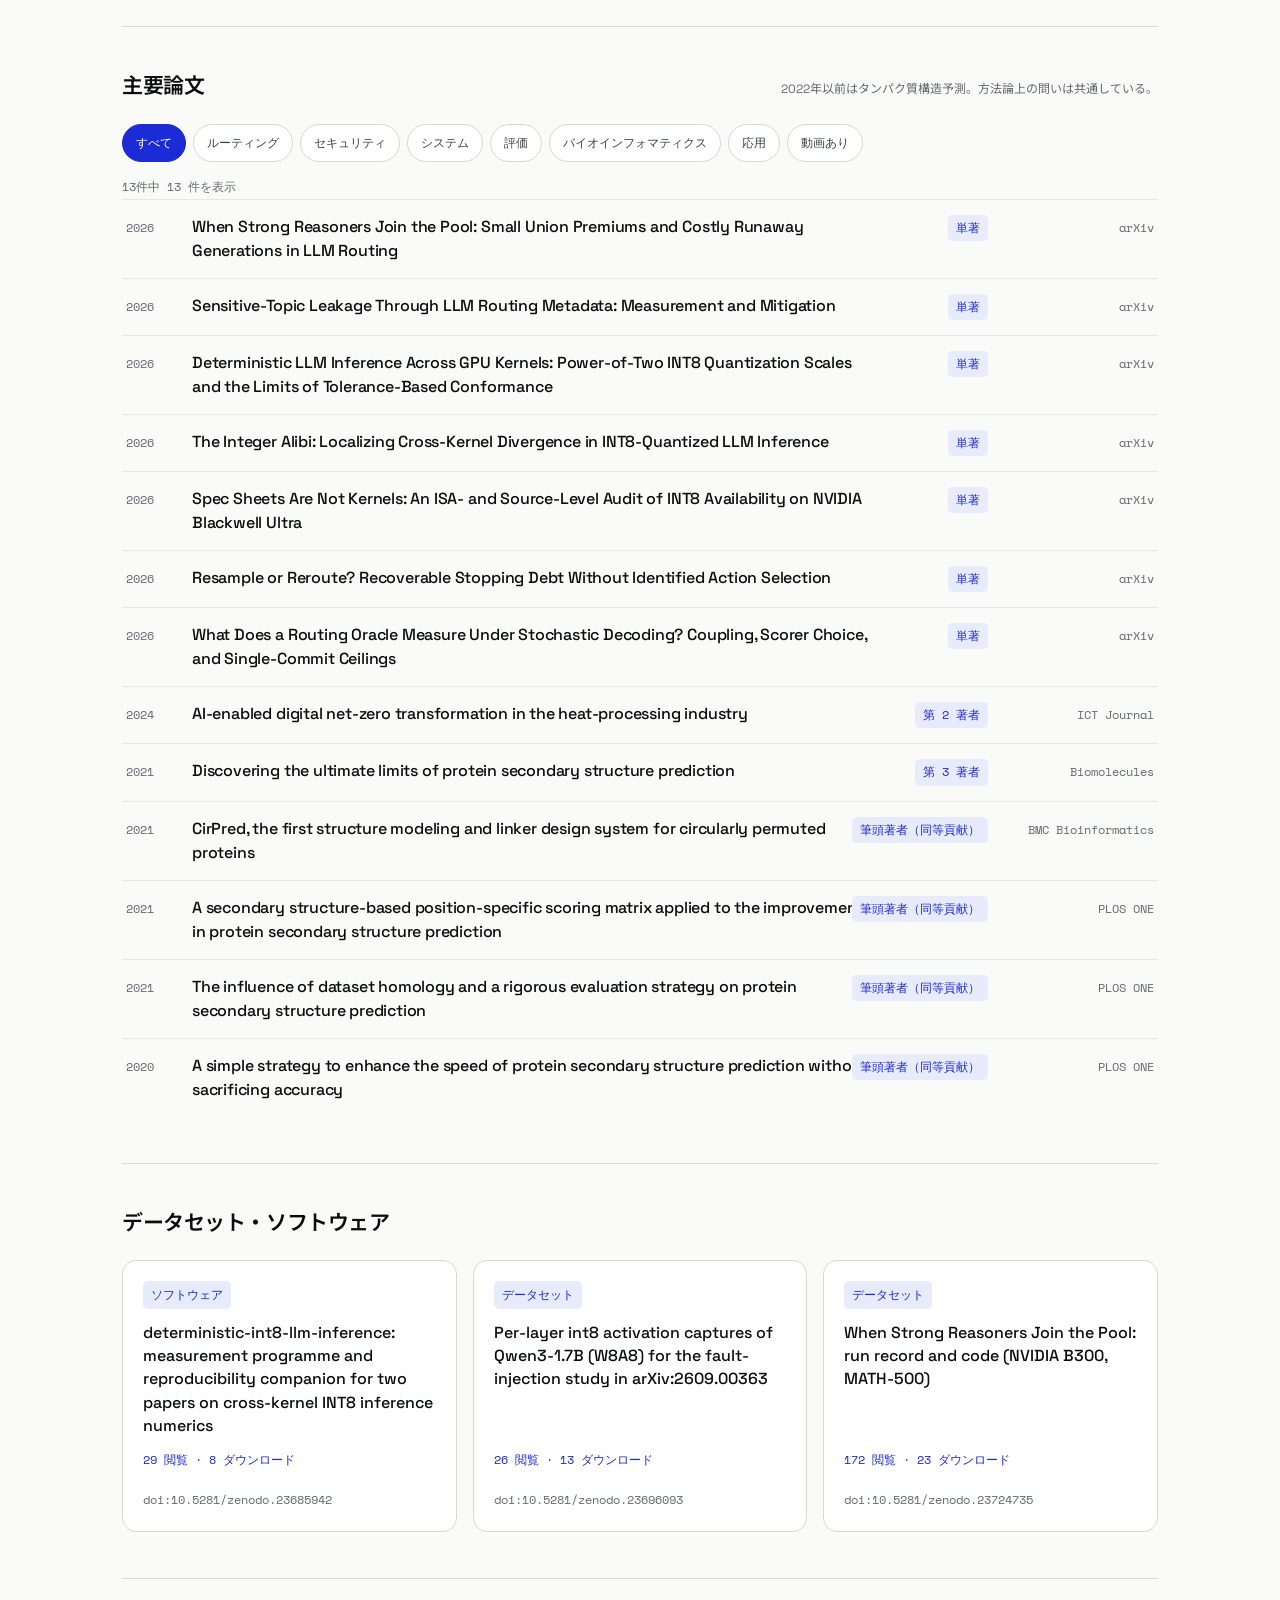
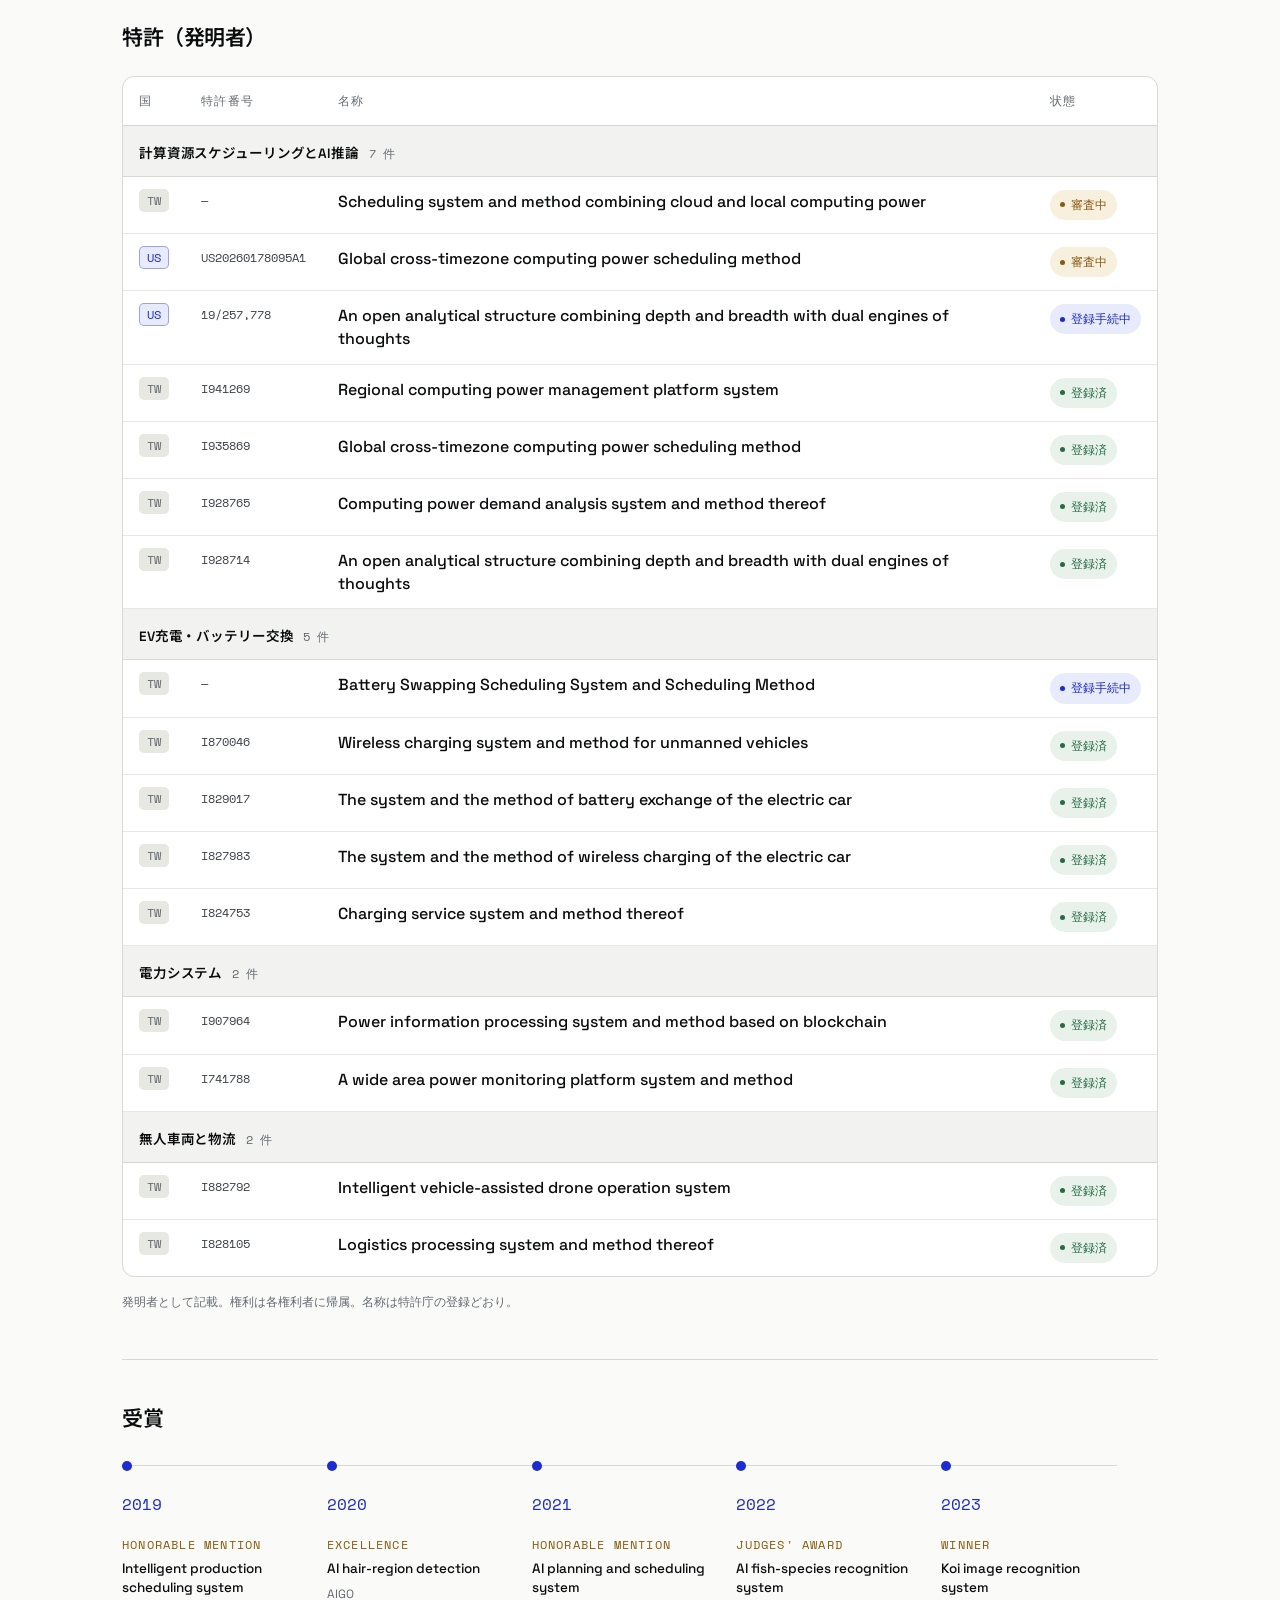
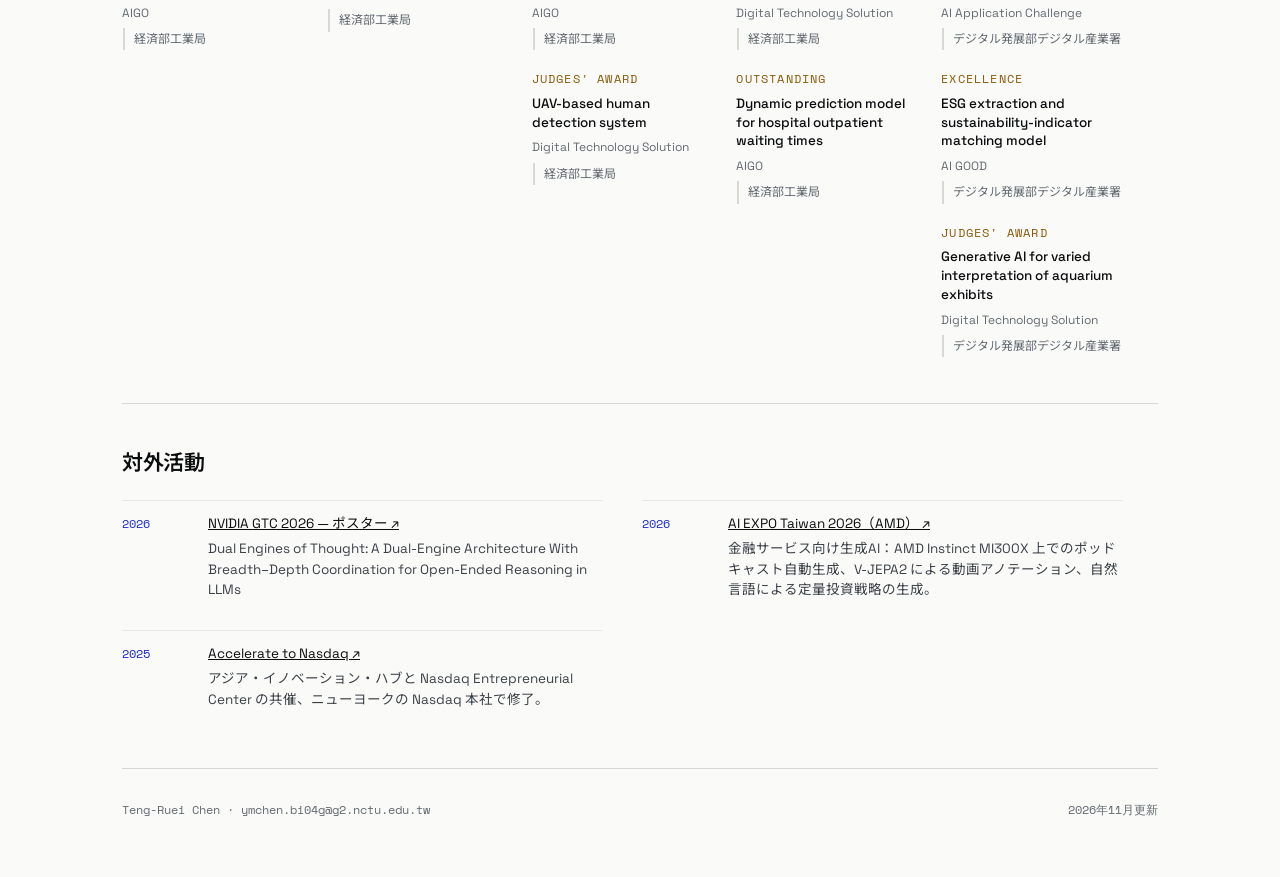
==== commit 610534da: "Refresh citation and deposit figures Automated: python3 refresh_metrics.py && python3 build.py" ====
--- a/ja/index.html
+++ b/ja/index.html
@@ -51,7 +51,7 @@
   </div>
 </header>
   <div class="col">
-    <div class="kpi"><div class="kpi-main"><div><b>113</b><span>被引用</span></div><div><b>6</b><span>h指数</span></div><div><b>13</b><span>論文</span></div><div><b>12</b><span>登録特許</span></div></div><div class="kpi-strip"><span>i10指数<b>4</b></span><span>データセット・ソフトウェア<b>3</b></span><span>受賞<b>9</b></span></div><p class="kpi-src">被引用データは <a href="https://openalex.org/A5091465074">OpenAlex</a> より、2026-11-24 時点。毎日自動で照合しています。</p></div>
+    <div class="kpi"><div class="kpi-main"><div><b>113</b><span>被引用</span></div><div><b>6</b><span>h指数</span></div><div><b>13</b><span>論文</span></div><div><b>12</b><span>登録特許</span></div></div><div class="kpi-strip"><span>i10指数<b>4</b></span><span>データセット・ソフトウェア<b>3</b></span><span>受賞<b>9</b></span></div><p class="kpi-src">被引用データは <a href="https://openalex.org/A5091465074">OpenAlex</a> より、2026-11-25 時点。毎日自動で照合しています。</p></div>
 
     <section class="sec" id="about">
       <span class="eyebrow">略歴</span>
@@ -299,7 +299,7 @@
 
     <section class="sec" id="deposits">
       <div class="sec-head"><h2 class="big">データセット・ソフトウェア</h2></div>
-      <div class="dep-grid"><a class="dep" href="https://doi.org/10.5281/zenodo.23685942"><span class="jur">ソフトウェア</span><span class="dep-t">deterministic-int8-llm-inference: measurement programme and reproducibility companion for two papers on cross-kernel INT8 inference numerics</span><span class="dep-stat">27 閲覧 · 8 ダウンロード</span><span class="t-doi">doi:10.5281/zenodo.23685942</span></a><a class="dep" href="https://doi.org/10.5281/zenodo.23696093"><span class="jur">データセット</span><span class="dep-t">Per-layer int8 activation captures of Qwen3-1.7B (W8A8) for the fault-injection study in arXiv:2609.00363</span><span class="dep-stat">26 閲覧 · 13 ダウンロード</span><span class="t-doi">doi:10.5281/zenodo.23696093</span></a><a class="dep" href="https://doi.org/10.5281/zenodo.23724735"><span class="jur">データセット</span><span class="dep-t">When Strong Reasoners Join the Pool: run record and code (NVIDIA B300, MATH-500)</span><span class="dep-stat">172 閲覧 · 23 ダウンロード</span><span class="t-doi">doi:10.5281/zenodo.23724735</span></a></div>
+      <div class="dep-grid"><a class="dep" href="https://doi.org/10.5281/zenodo.23685942"><span class="jur">ソフトウェア</span><span class="dep-t">deterministic-int8-llm-inference: measurement programme and reproducibility companion for two papers on cross-kernel INT8 inference numerics</span><span class="dep-stat">29 閲覧 · 8 ダウンロード</span><span class="t-doi">doi:10.5281/zenodo.23685942</span></a><a class="dep" href="https://doi.org/10.5281/zenodo.23696093"><span class="jur">データセット</span><span class="dep-t">Per-layer int8 activation captures of Qwen3-1.7B (W8A8) for the fault-injection study in arXiv:2609.00363</span><span class="dep-stat">26 閲覧 · 13 ダウンロード</span><span class="t-doi">doi:10.5281/zenodo.23696093</span></a><a class="dep" href="https://doi.org/10.5281/zenodo.23724735"><span class="jur">データセット</span><span class="dep-t">When Strong Reasoners Join the Pool: run record and code (NVIDIA B300, MATH-500)</span><span class="dep-stat">172 閲覧 · 23 ダウンロード</span><span class="t-doi">doi:10.5281/zenodo.23724735</span></a></div>
     </section>
 
     <section class="sec" id="patents">
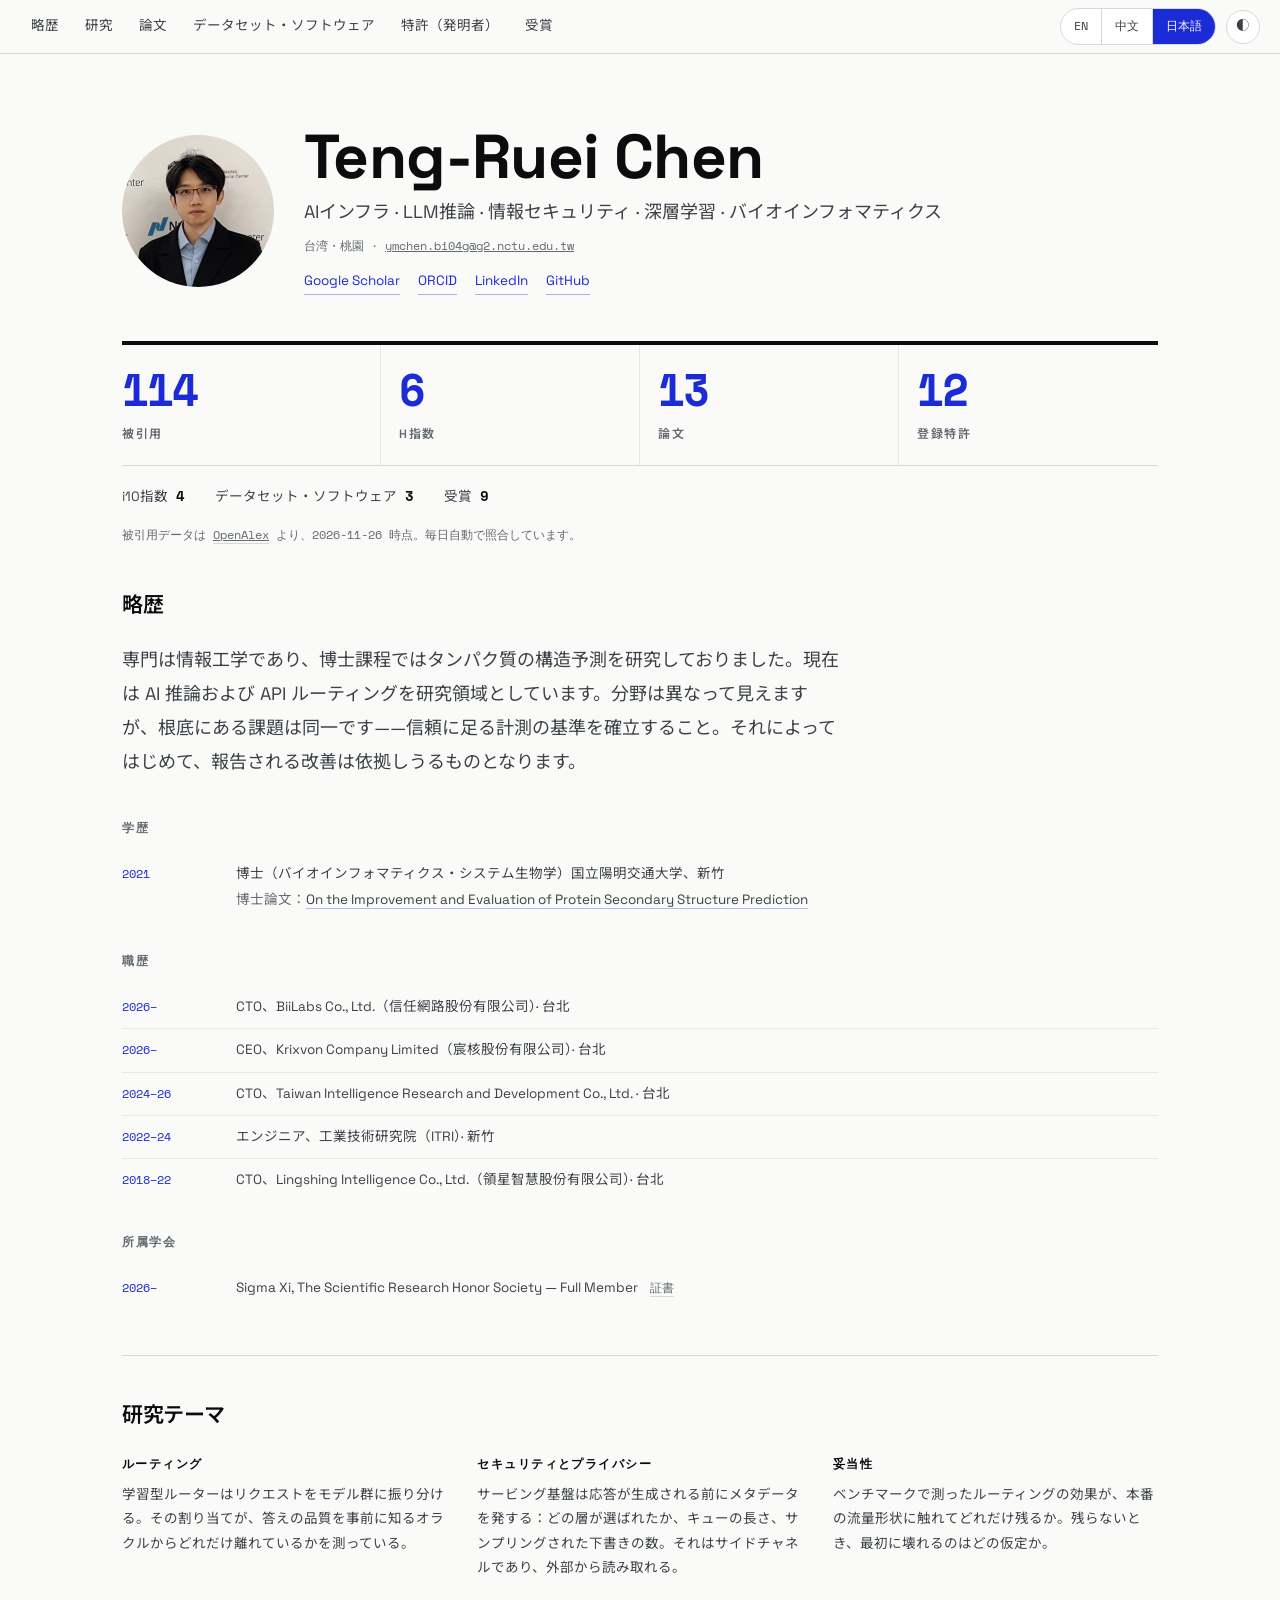
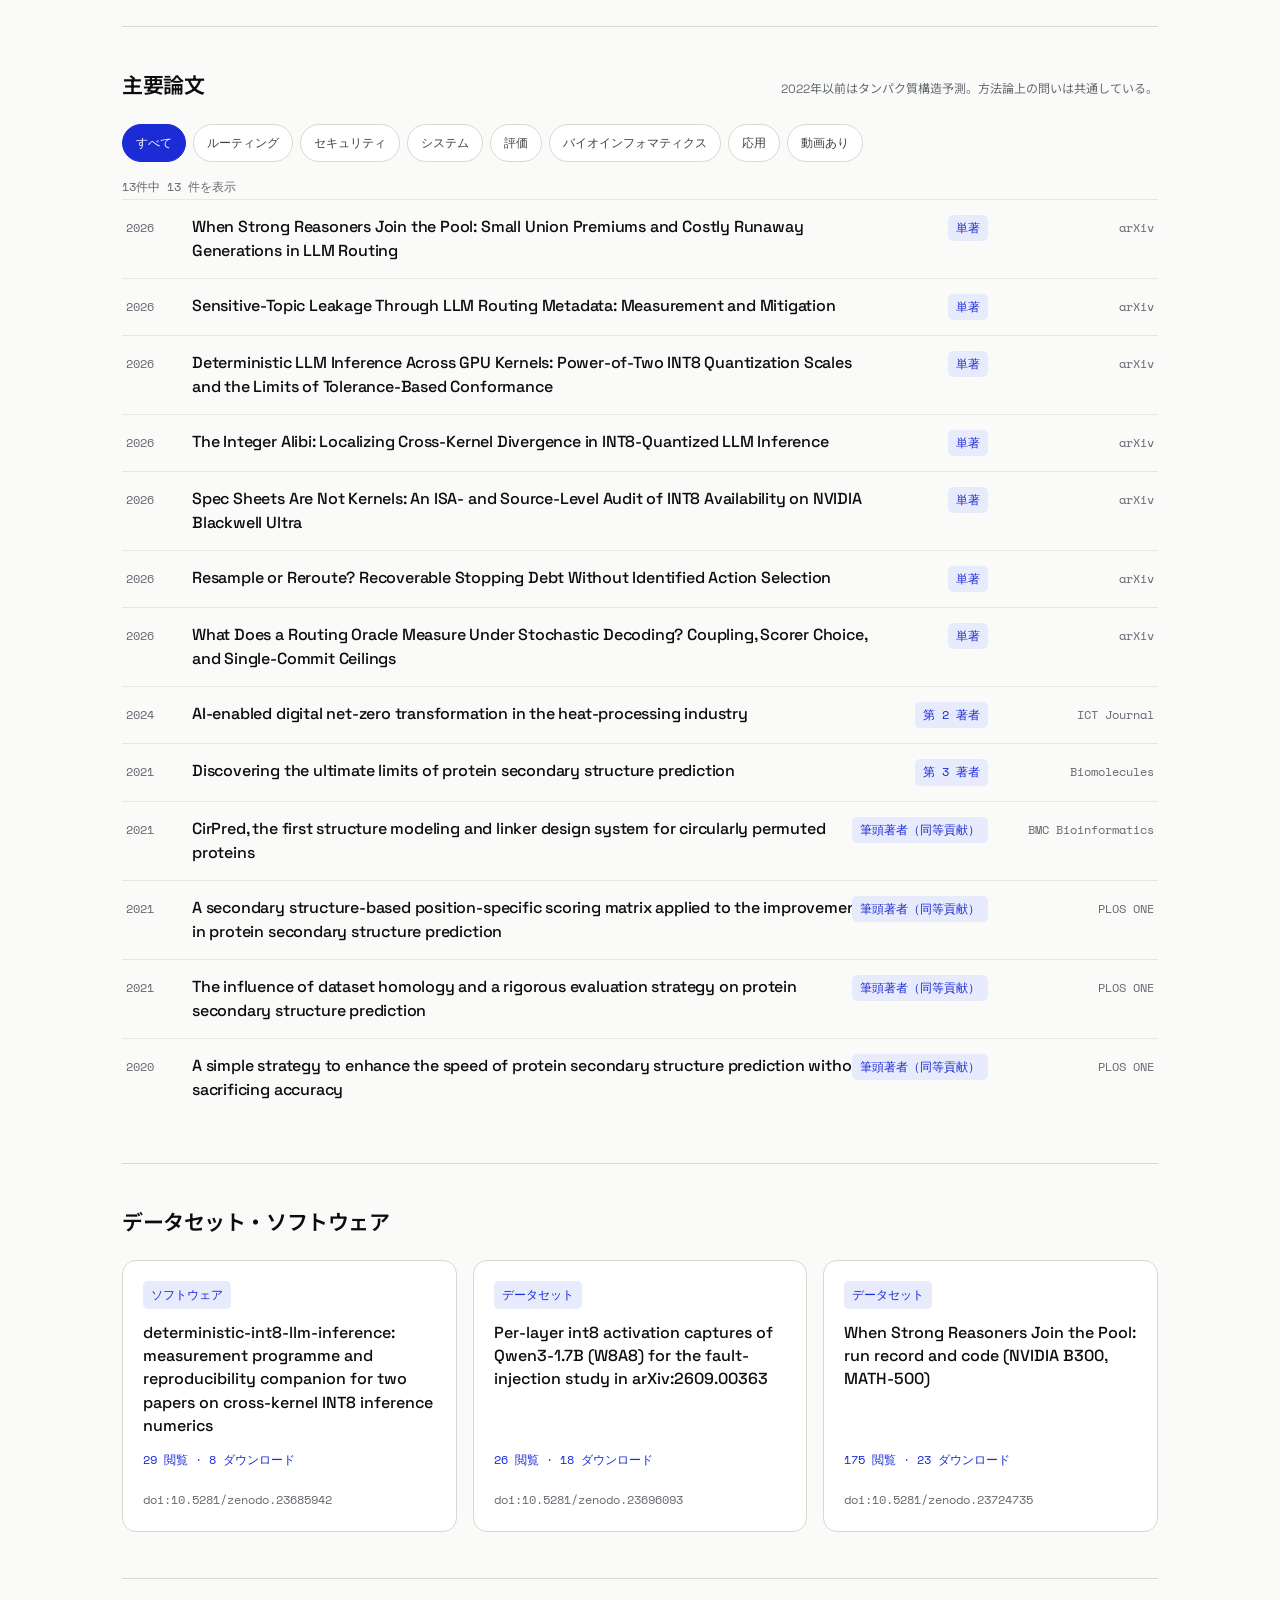
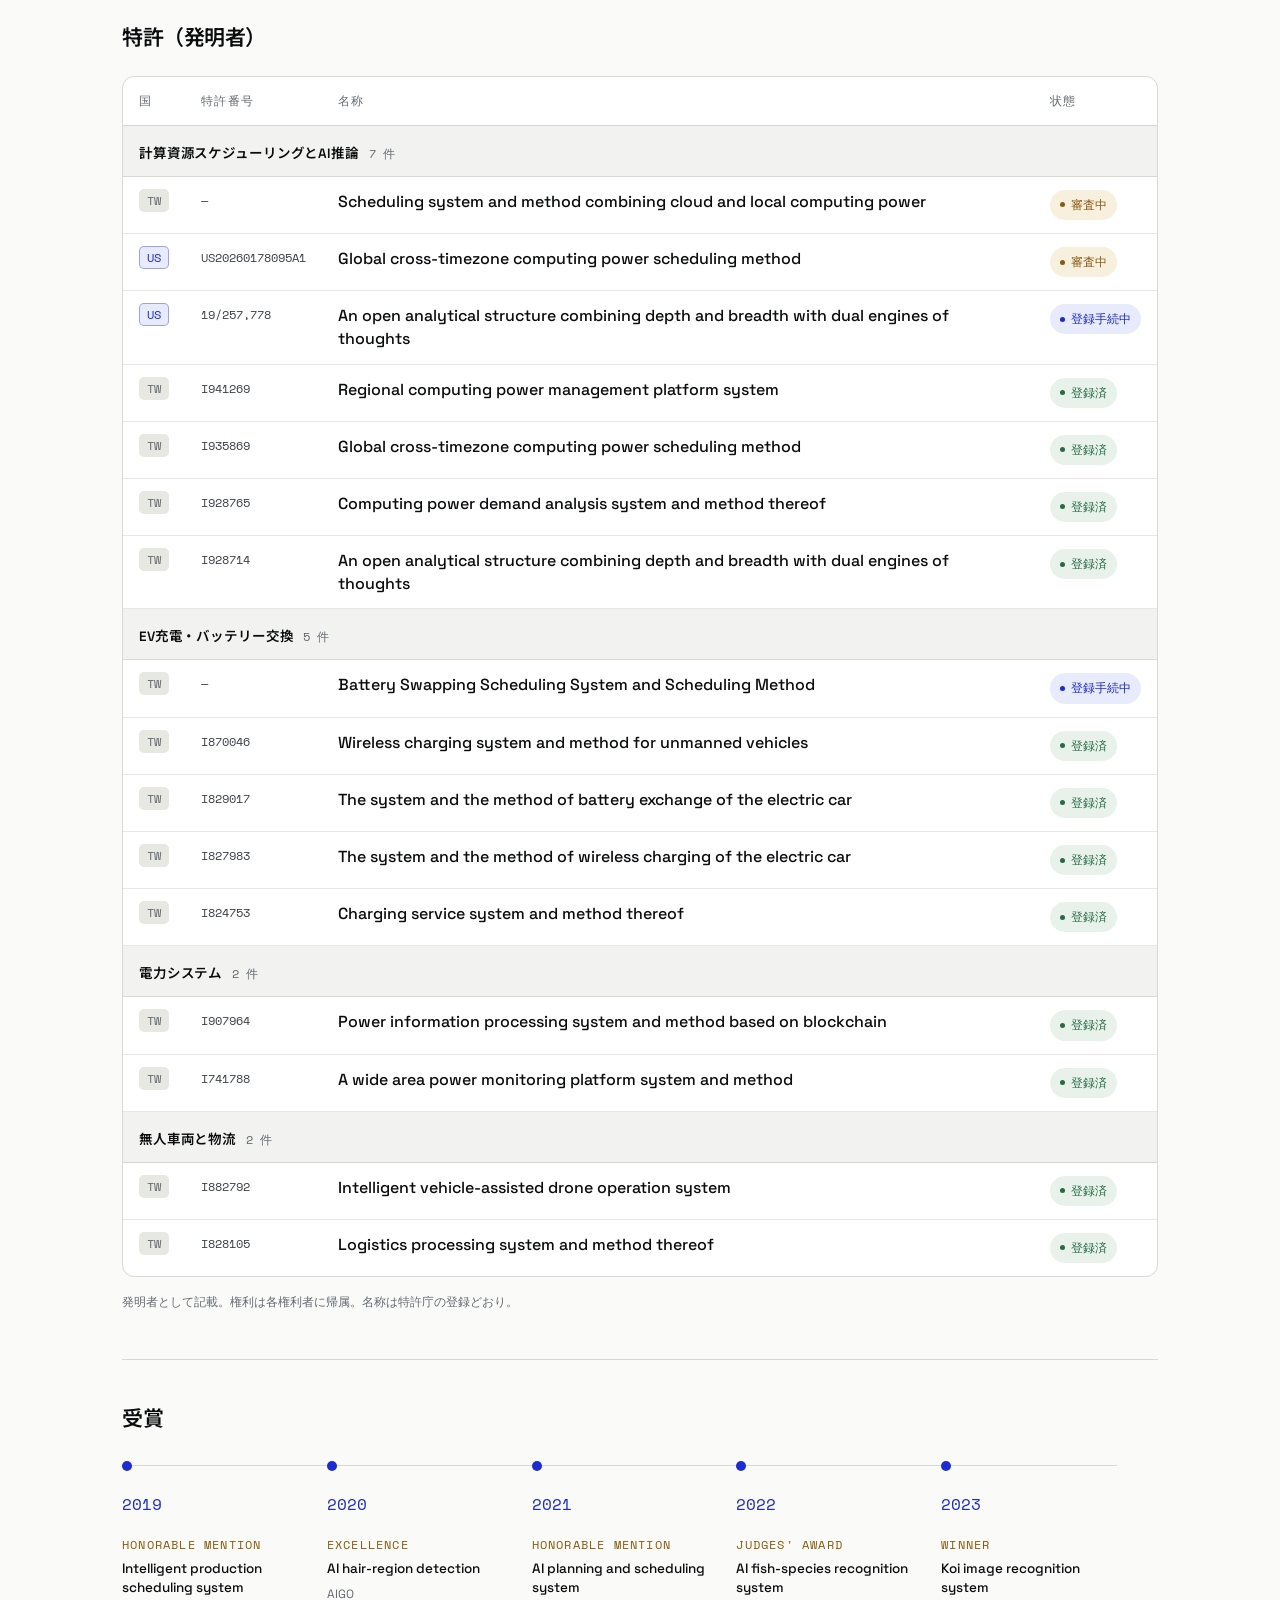
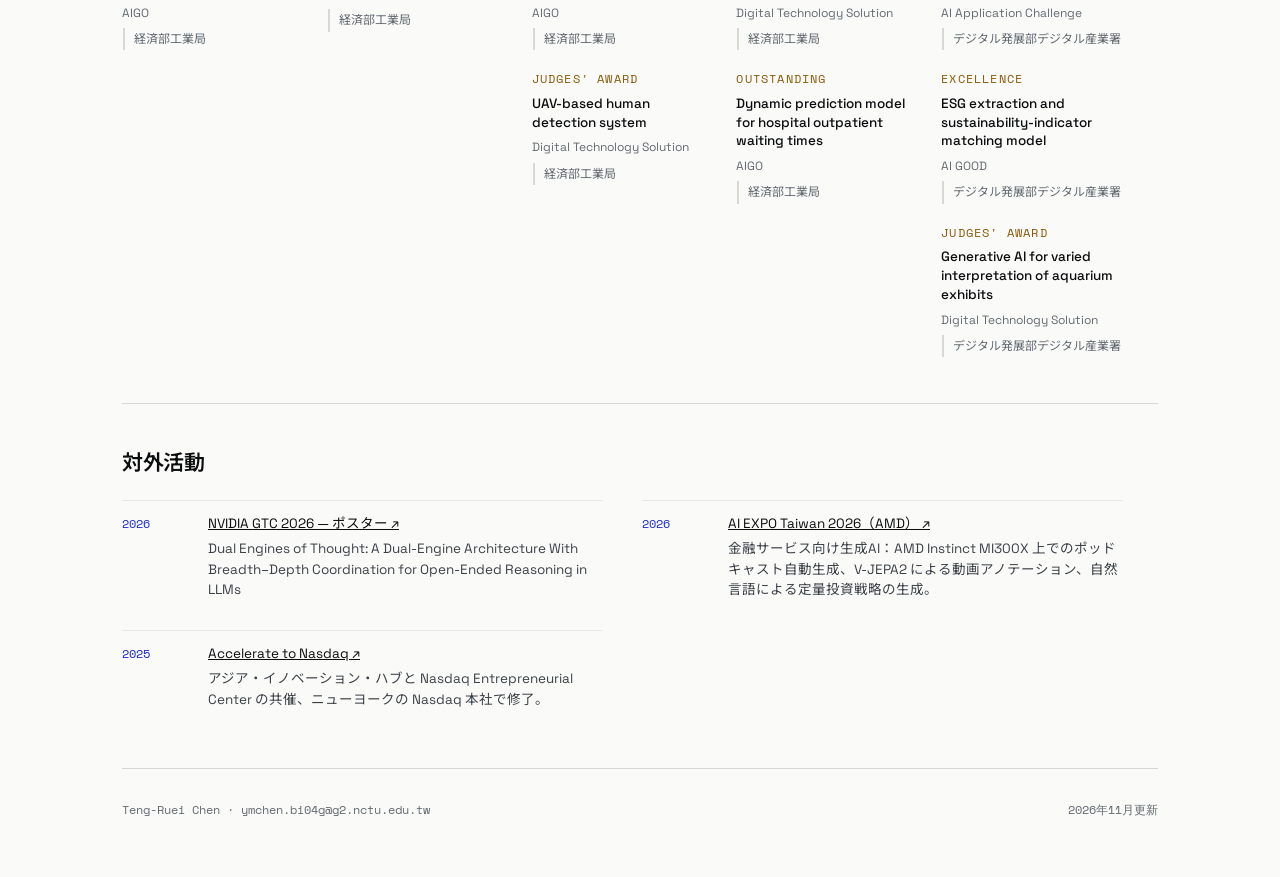
==== commit 4f0b3fce: "Refresh citation and deposit figures Automated: python3 refresh_metrics.py && python3 build.py" ====
--- a/ja/index.html
+++ b/ja/index.html
@@ -51,7 +51,7 @@
   </div>
 </header>
   <div class="col">
-    <div class="kpi"><div class="kpi-main"><div><b>113</b><span>被引用</span></div><div><b>6</b><span>h指数</span></div><div><b>13</b><span>論文</span></div><div><b>12</b><span>登録特許</span></div></div><div class="kpi-strip"><span>i10指数<b>4</b></span><span>データセット・ソフトウェア<b>3</b></span><span>受賞<b>9</b></span></div><p class="kpi-src">被引用データは <a href="https://openalex.org/A5091465074">OpenAlex</a> より、2026-11-25 時点。毎日自動で照合しています。</p></div>
+    <div class="kpi"><div class="kpi-main"><div><b>114</b><span>被引用</span></div><div><b>6</b><span>h指数</span></div><div><b>13</b><span>論文</span></div><div><b>12</b><span>登録特許</span></div></div><div class="kpi-strip"><span>i10指数<b>4</b></span><span>データセット・ソフトウェア<b>3</b></span><span>受賞<b>9</b></span></div><p class="kpi-src">被引用データは <a href="https://openalex.org/A5091465074">OpenAlex</a> より、2026-11-26 時点。毎日自動で照合しています。</p></div>
 
     <section class="sec" id="about">
       <span class="eyebrow">略歴</span>
@@ -299,7 +299,7 @@
 
     <section class="sec" id="deposits">
       <div class="sec-head"><h2 class="big">データセット・ソフトウェア</h2></div>
-      <div class="dep-grid"><a class="dep" href="https://doi.org/10.5281/zenodo.23685942"><span class="jur">ソフトウェア</span><span class="dep-t">deterministic-int8-llm-inference: measurement programme and reproducibility companion for two papers on cross-kernel INT8 inference numerics</span><span class="dep-stat">29 閲覧 · 8 ダウンロード</span><span class="t-doi">doi:10.5281/zenodo.23685942</span></a><a class="dep" href="https://doi.org/10.5281/zenodo.23696093"><span class="jur">データセット</span><span class="dep-t">Per-layer int8 activation captures of Qwen3-1.7B (W8A8) for the fault-injection study in arXiv:2609.00363</span><span class="dep-stat">26 閲覧 · 13 ダウンロード</span><span class="t-doi">doi:10.5281/zenodo.23696093</span></a><a class="dep" href="https://doi.org/10.5281/zenodo.23724735"><span class="jur">データセット</span><span class="dep-t">When Strong Reasoners Join the Pool: run record and code (NVIDIA B300, MATH-500)</span><span class="dep-stat">172 閲覧 · 23 ダウンロード</span><span class="t-doi">doi:10.5281/zenodo.23724735</span></a></div>
+      <div class="dep-grid"><a class="dep" href="https://doi.org/10.5281/zenodo.23685942"><span class="jur">ソフトウェア</span><span class="dep-t">deterministic-int8-llm-inference: measurement programme and reproducibility companion for two papers on cross-kernel INT8 inference numerics</span><span class="dep-stat">29 閲覧 · 8 ダウンロード</span><span class="t-doi">doi:10.5281/zenodo.23685942</span></a><a class="dep" href="https://doi.org/10.5281/zenodo.23696093"><span class="jur">データセット</span><span class="dep-t">Per-layer int8 activation captures of Qwen3-1.7B (W8A8) for the fault-injection study in arXiv:2609.00363</span><span class="dep-stat">26 閲覧 · 18 ダウンロード</span><span class="t-doi">doi:10.5281/zenodo.23696093</span></a><a class="dep" href="https://doi.org/10.5281/zenodo.23724735"><span class="jur">データセット</span><span class="dep-t">When Strong Reasoners Join the Pool: run record and code (NVIDIA B300, MATH-500)</span><span class="dep-stat">175 閲覧 · 23 ダウンロード</span><span class="t-doi">doi:10.5281/zenodo.23724735</span></a></div>
     </section>
 
     <section class="sec" id="patents">
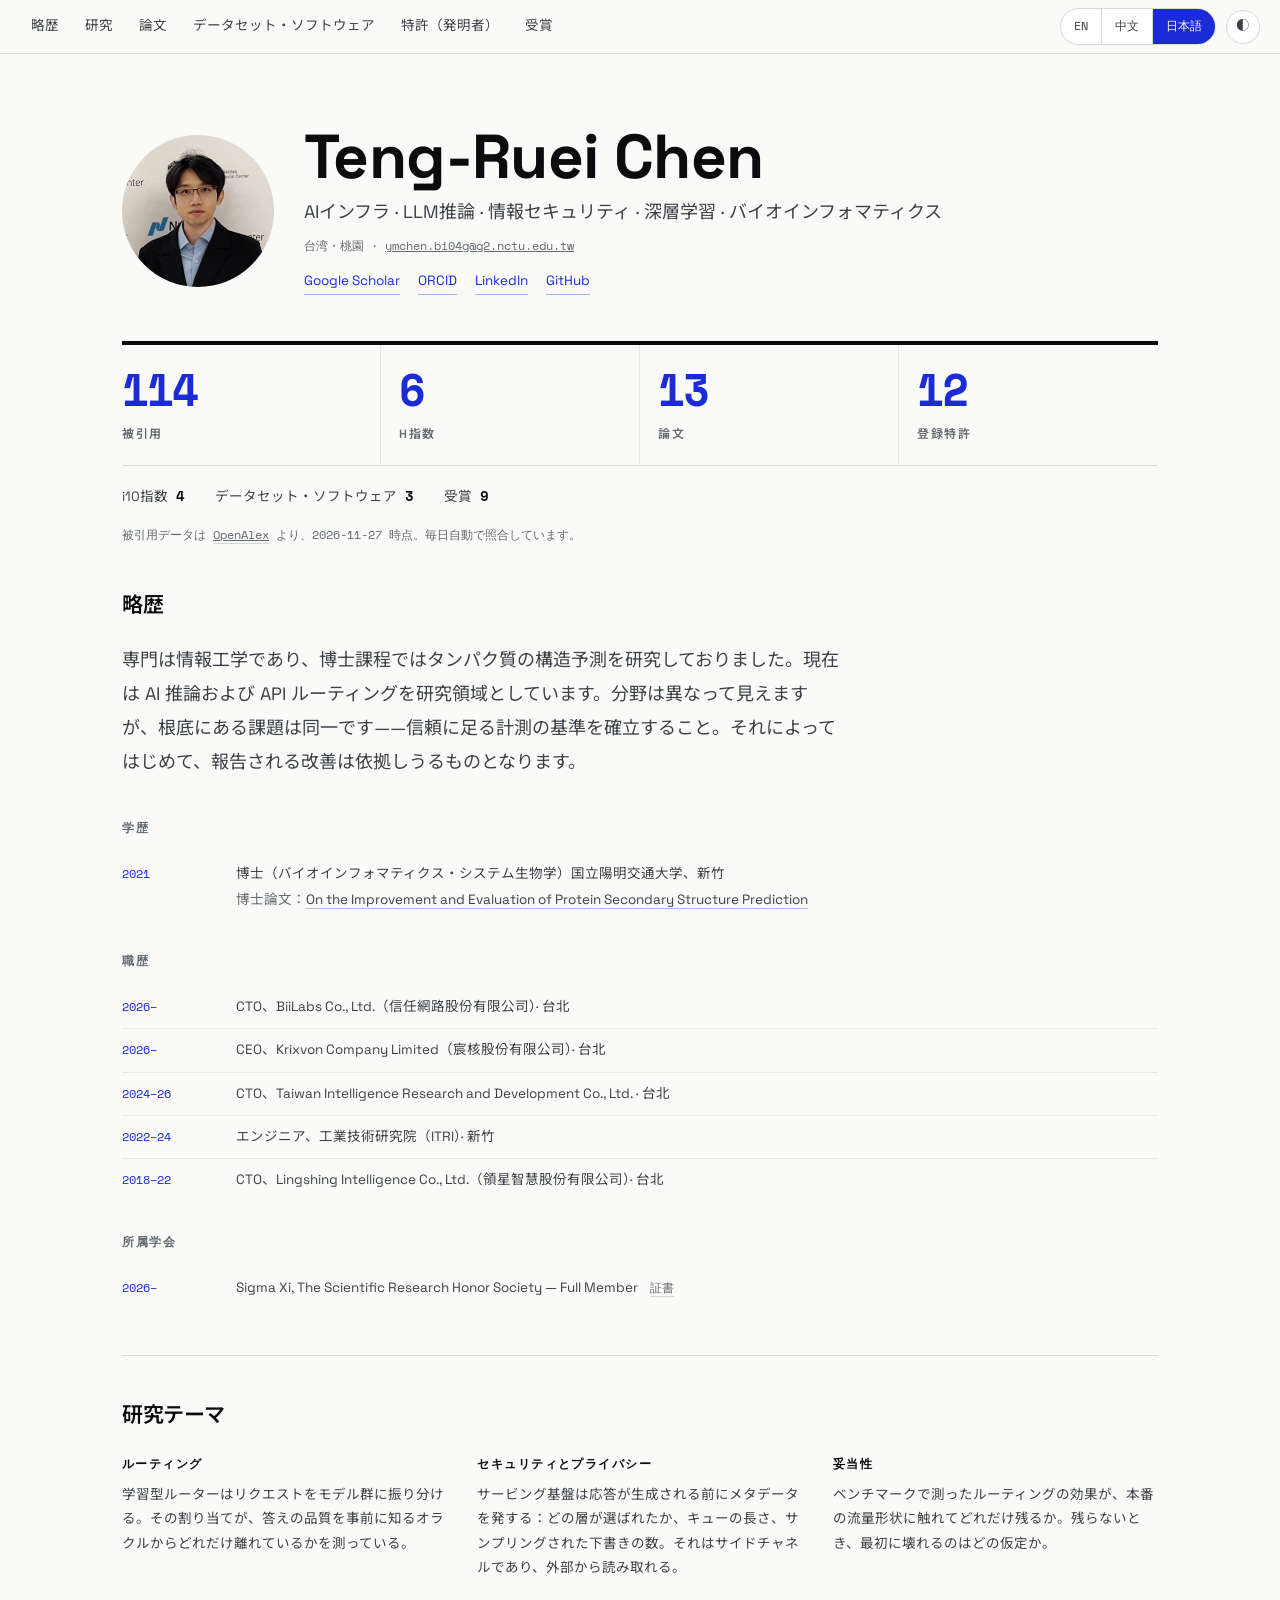
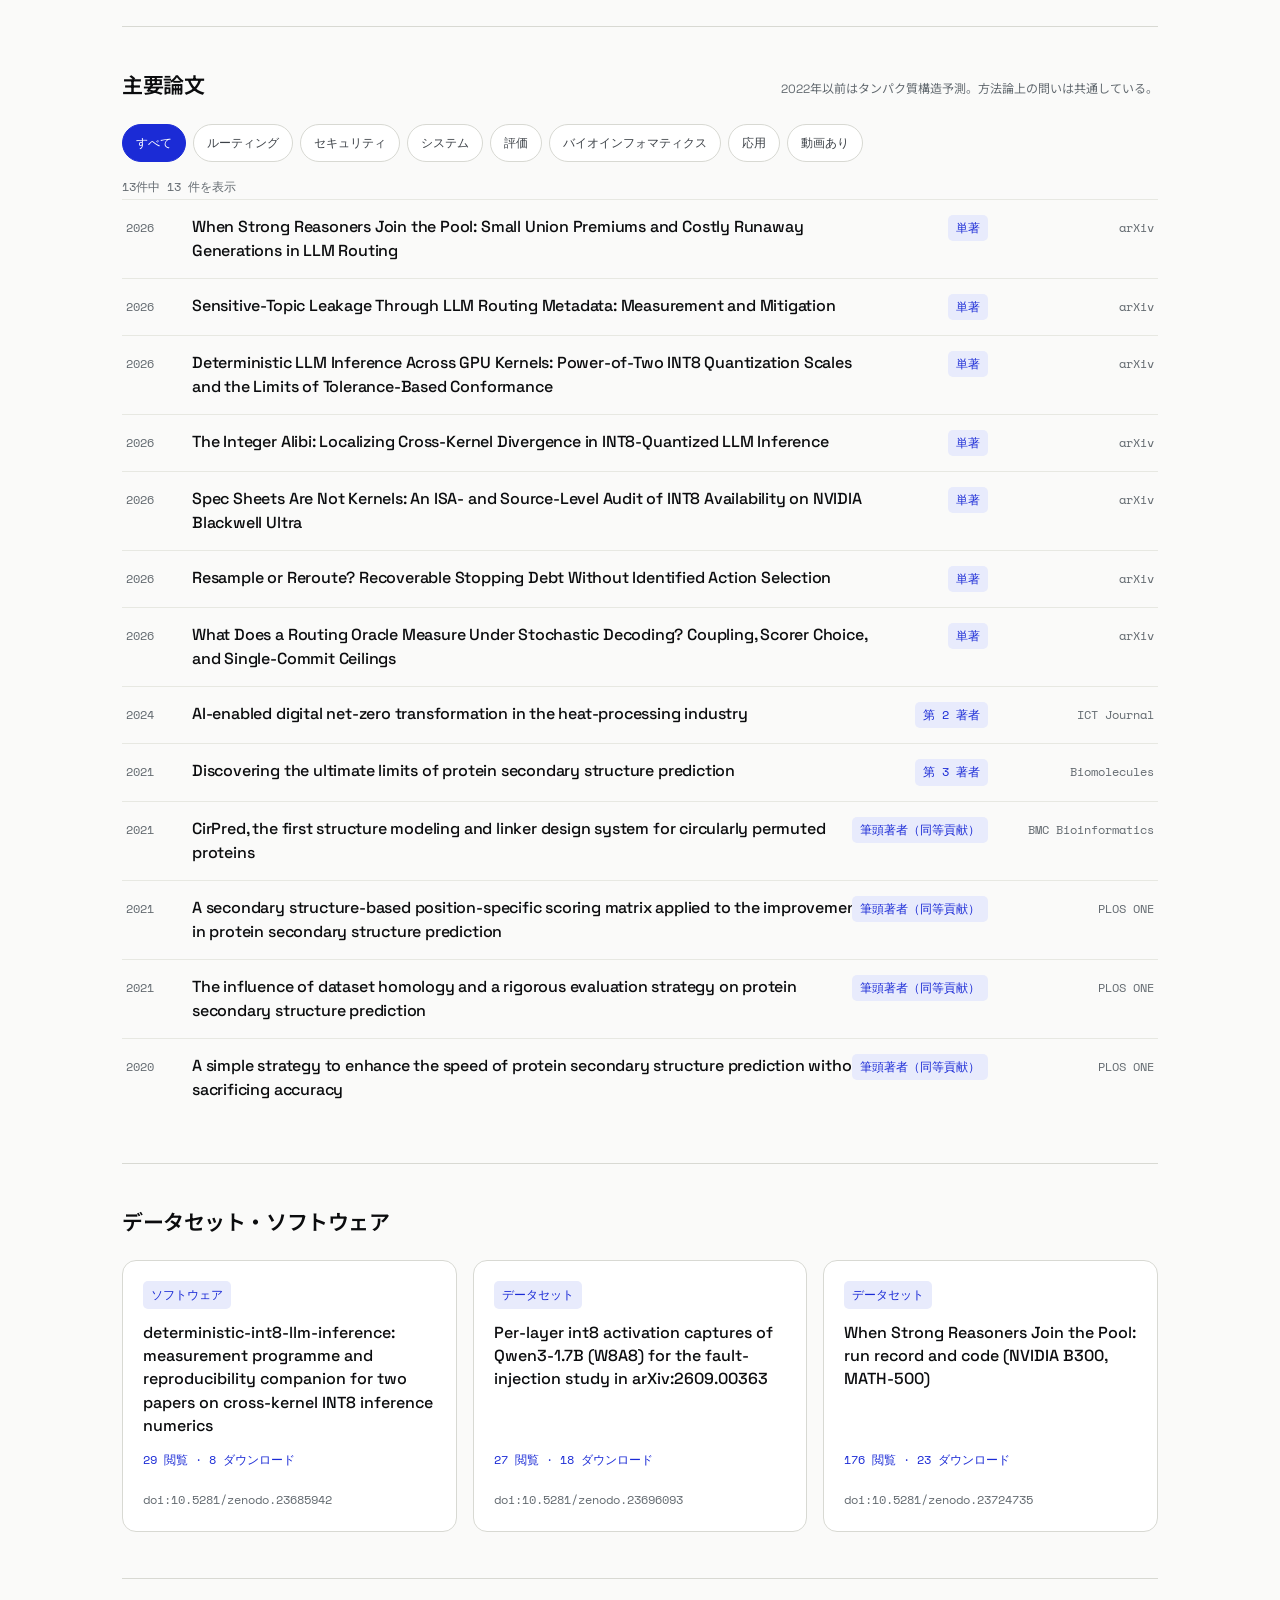
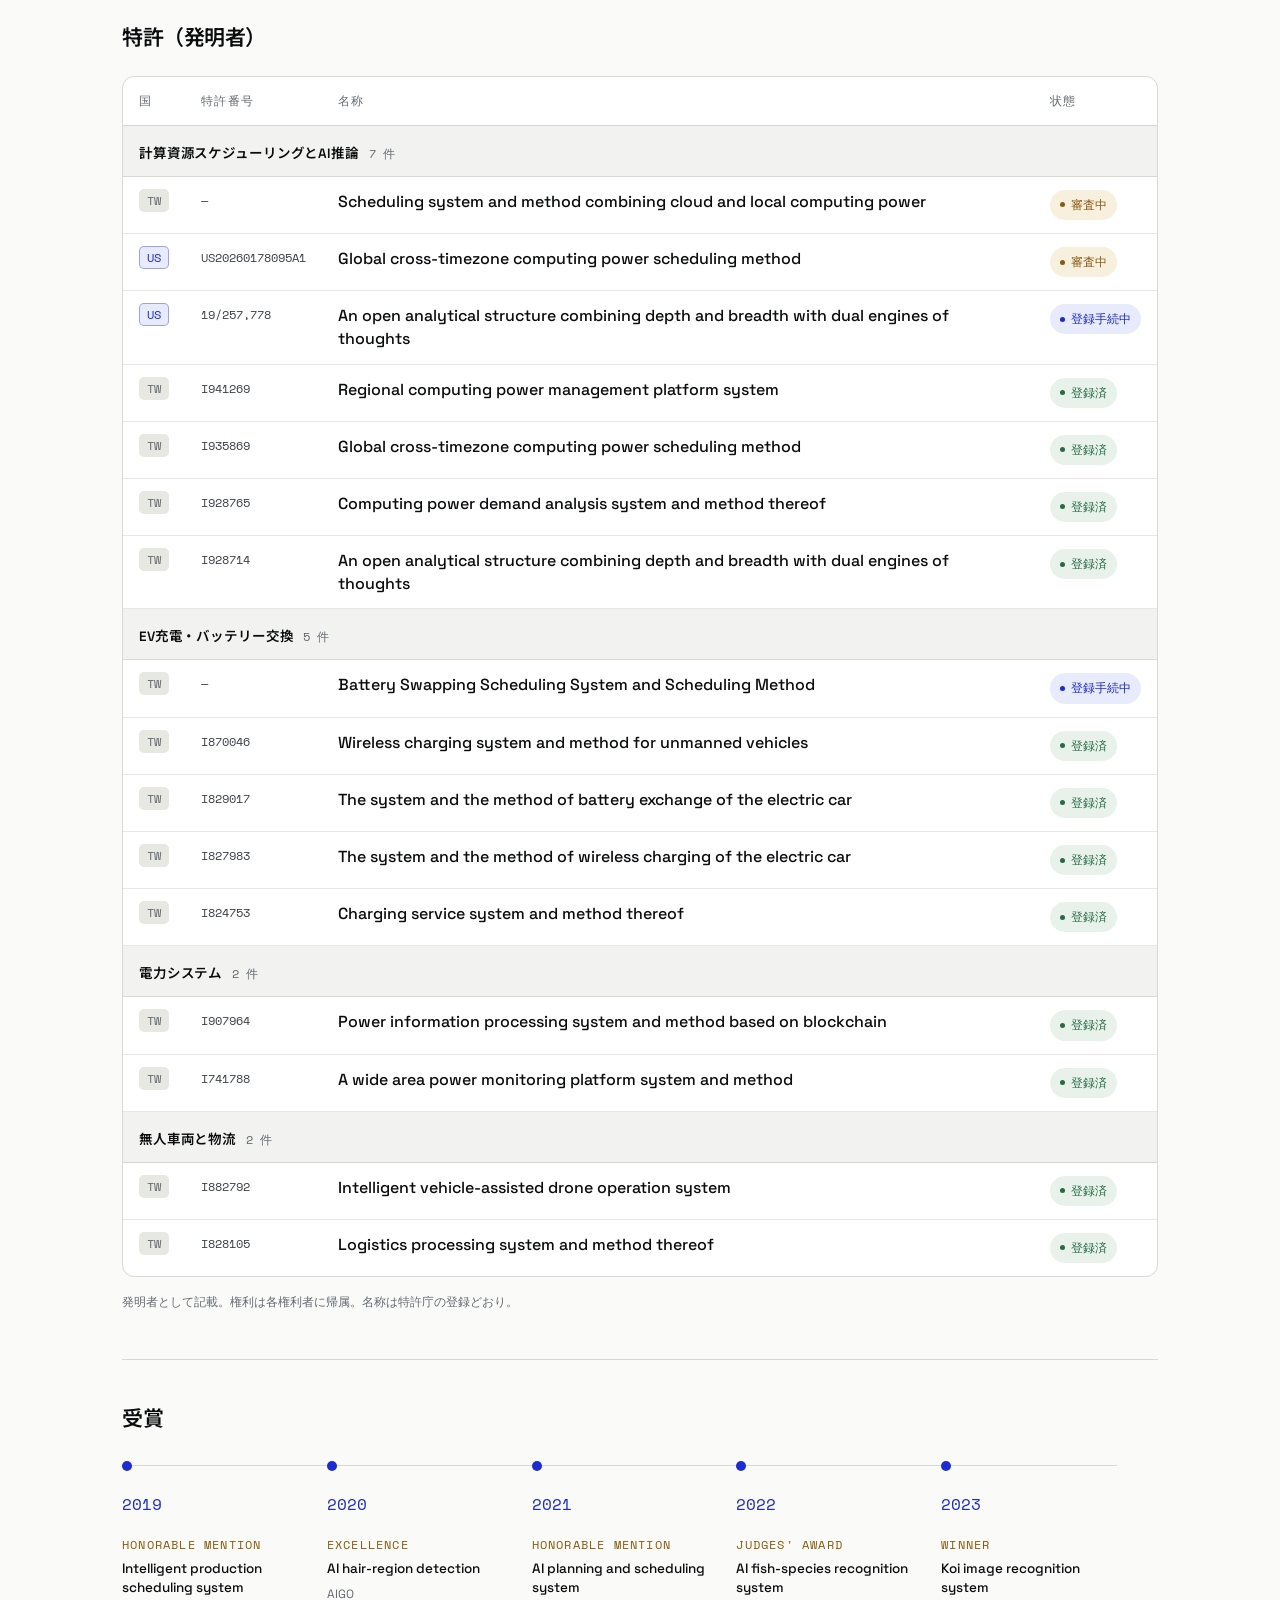
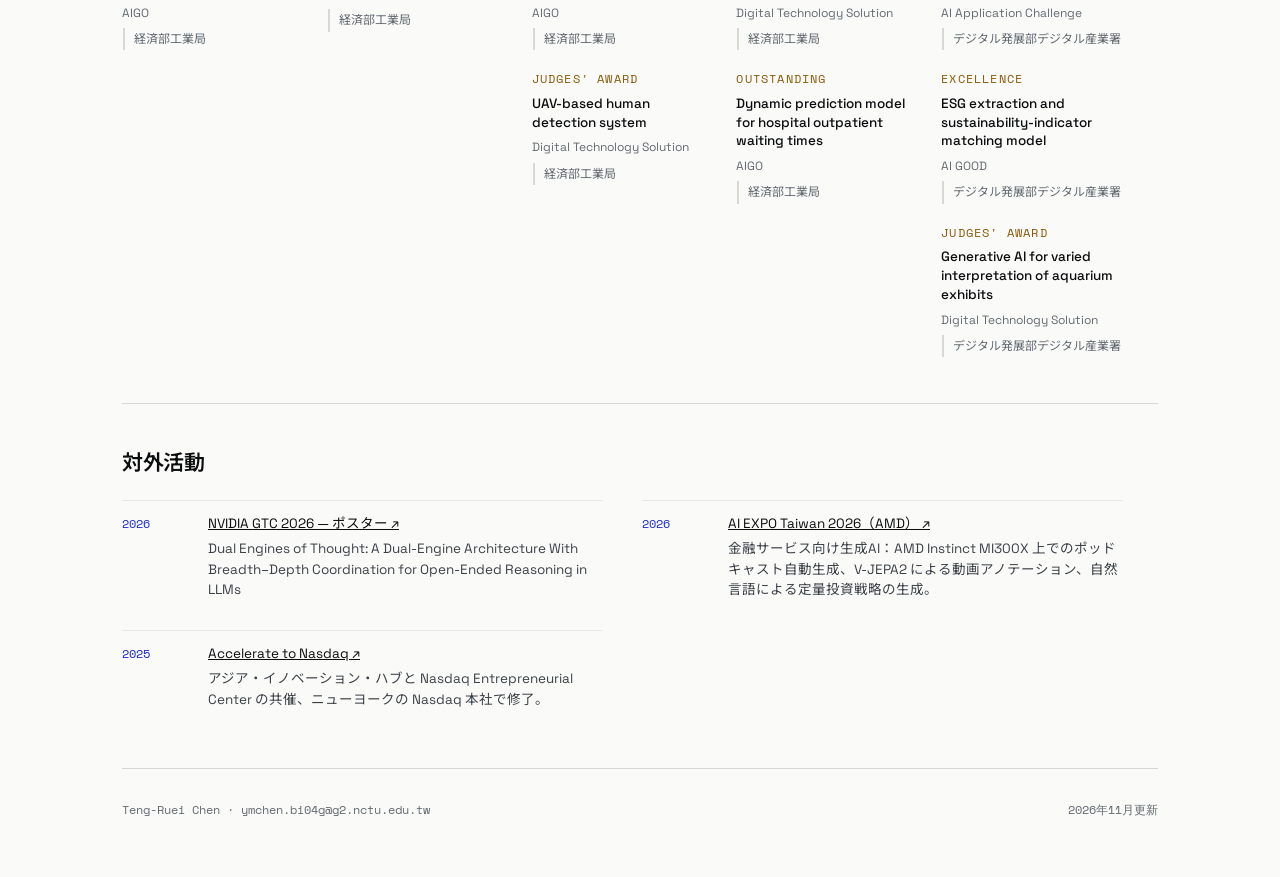
==== commit 3fb69f95: "Refresh citation and deposit figures Automated: python3 refresh_metrics.py && python3 build.py" ====
--- a/ja/index.html
+++ b/ja/index.html
@@ -51,7 +51,7 @@
   </div>
 </header>
   <div class="col">
-    <div class="kpi"><div class="kpi-main"><div><b>114</b><span>被引用</span></div><div><b>6</b><span>h指数</span></div><div><b>13</b><span>論文</span></div><div><b>12</b><span>登録特許</span></div></div><div class="kpi-strip"><span>i10指数<b>4</b></span><span>データセット・ソフトウェア<b>3</b></span><span>受賞<b>9</b></span></div><p class="kpi-src">被引用データは <a href="https://openalex.org/A5091465074">OpenAlex</a> より、2026-11-26 時点。毎日自動で照合しています。</p></div>
+    <div class="kpi"><div class="kpi-main"><div><b>114</b><span>被引用</span></div><div><b>6</b><span>h指数</span></div><div><b>13</b><span>論文</span></div><div><b>12</b><span>登録特許</span></div></div><div class="kpi-strip"><span>i10指数<b>4</b></span><span>データセット・ソフトウェア<b>3</b></span><span>受賞<b>9</b></span></div><p class="kpi-src">被引用データは <a href="https://openalex.org/A5091465074">OpenAlex</a> より、2026-11-27 時点。毎日自動で照合しています。</p></div>
 
     <section class="sec" id="about">
       <span class="eyebrow">略歴</span>
@@ -299,7 +299,7 @@
 
     <section class="sec" id="deposits">
       <div class="sec-head"><h2 class="big">データセット・ソフトウェア</h2></div>
-      <div class="dep-grid"><a class="dep" href="https://doi.org/10.5281/zenodo.23685942"><span class="jur">ソフトウェア</span><span class="dep-t">deterministic-int8-llm-inference: measurement programme and reproducibility companion for two papers on cross-kernel INT8 inference numerics</span><span class="dep-stat">29 閲覧 · 8 ダウンロード</span><span class="t-doi">doi:10.5281/zenodo.23685942</span></a><a class="dep" href="https://doi.org/10.5281/zenodo.23696093"><span class="jur">データセット</span><span class="dep-t">Per-layer int8 activation captures of Qwen3-1.7B (W8A8) for the fault-injection study in arXiv:2609.00363</span><span class="dep-stat">26 閲覧 · 18 ダウンロード</span><span class="t-doi">doi:10.5281/zenodo.23696093</span></a><a class="dep" href="https://doi.org/10.5281/zenodo.23724735"><span class="jur">データセット</span><span class="dep-t">When Strong Reasoners Join the Pool: run record and code (NVIDIA B300, MATH-500)</span><span class="dep-stat">175 閲覧 · 23 ダウンロード</span><span class="t-doi">doi:10.5281/zenodo.23724735</span></a></div>
+      <div class="dep-grid"><a class="dep" href="https://doi.org/10.5281/zenodo.23685942"><span class="jur">ソフトウェア</span><span class="dep-t">deterministic-int8-llm-inference: measurement programme and reproducibility companion for two papers on cross-kernel INT8 inference numerics</span><span class="dep-stat">29 閲覧 · 8 ダウンロード</span><span class="t-doi">doi:10.5281/zenodo.23685942</span></a><a class="dep" href="https://doi.org/10.5281/zenodo.23696093"><span class="jur">データセット</span><span class="dep-t">Per-layer int8 activation captures of Qwen3-1.7B (W8A8) for the fault-injection study in arXiv:2609.00363</span><span class="dep-stat">27 閲覧 · 18 ダウンロード</span><span class="t-doi">doi:10.5281/zenodo.23696093</span></a><a class="dep" href="https://doi.org/10.5281/zenodo.23724735"><span class="jur">データセット</span><span class="dep-t">When Strong Reasoners Join the Pool: run record and code (NVIDIA B300, MATH-500)</span><span class="dep-stat">176 閲覧 · 23 ダウンロード</span><span class="t-doi">doi:10.5281/zenodo.23724735</span></a></div>
     </section>
 
     <section class="sec" id="patents">
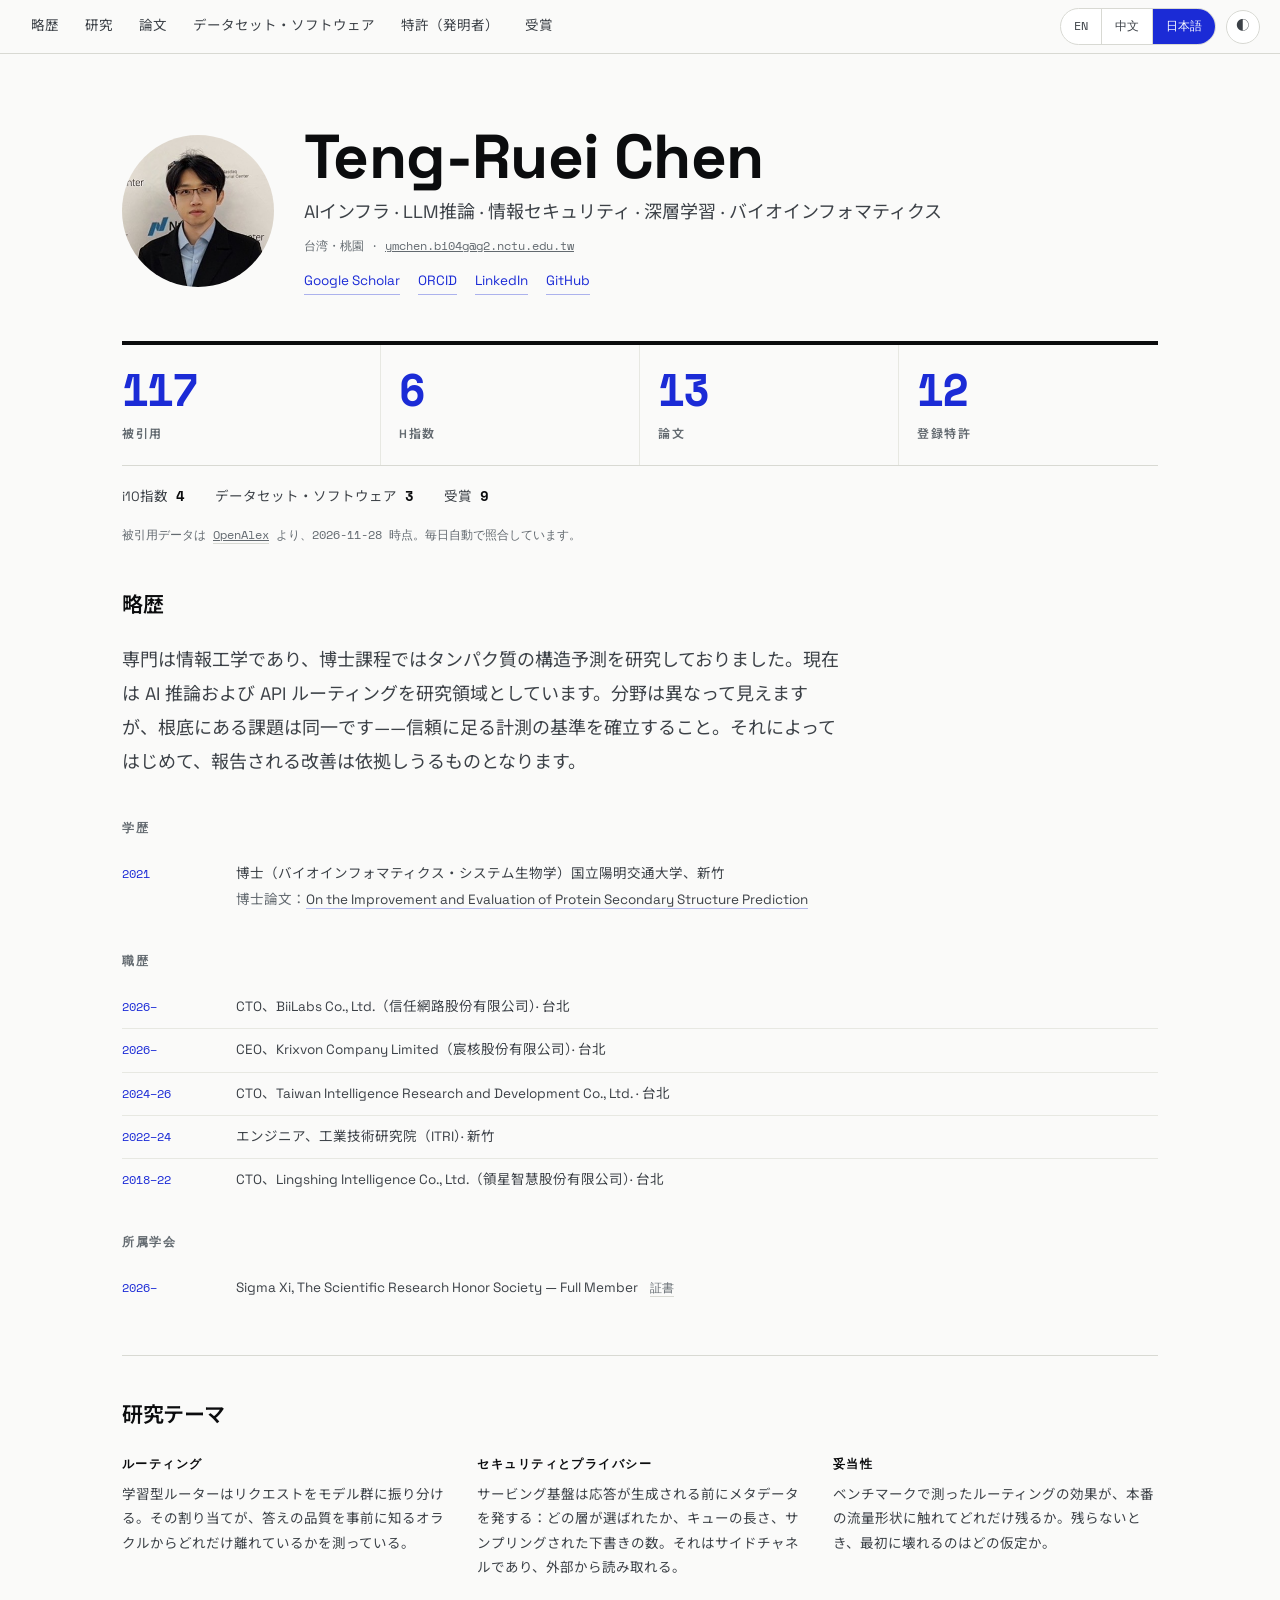
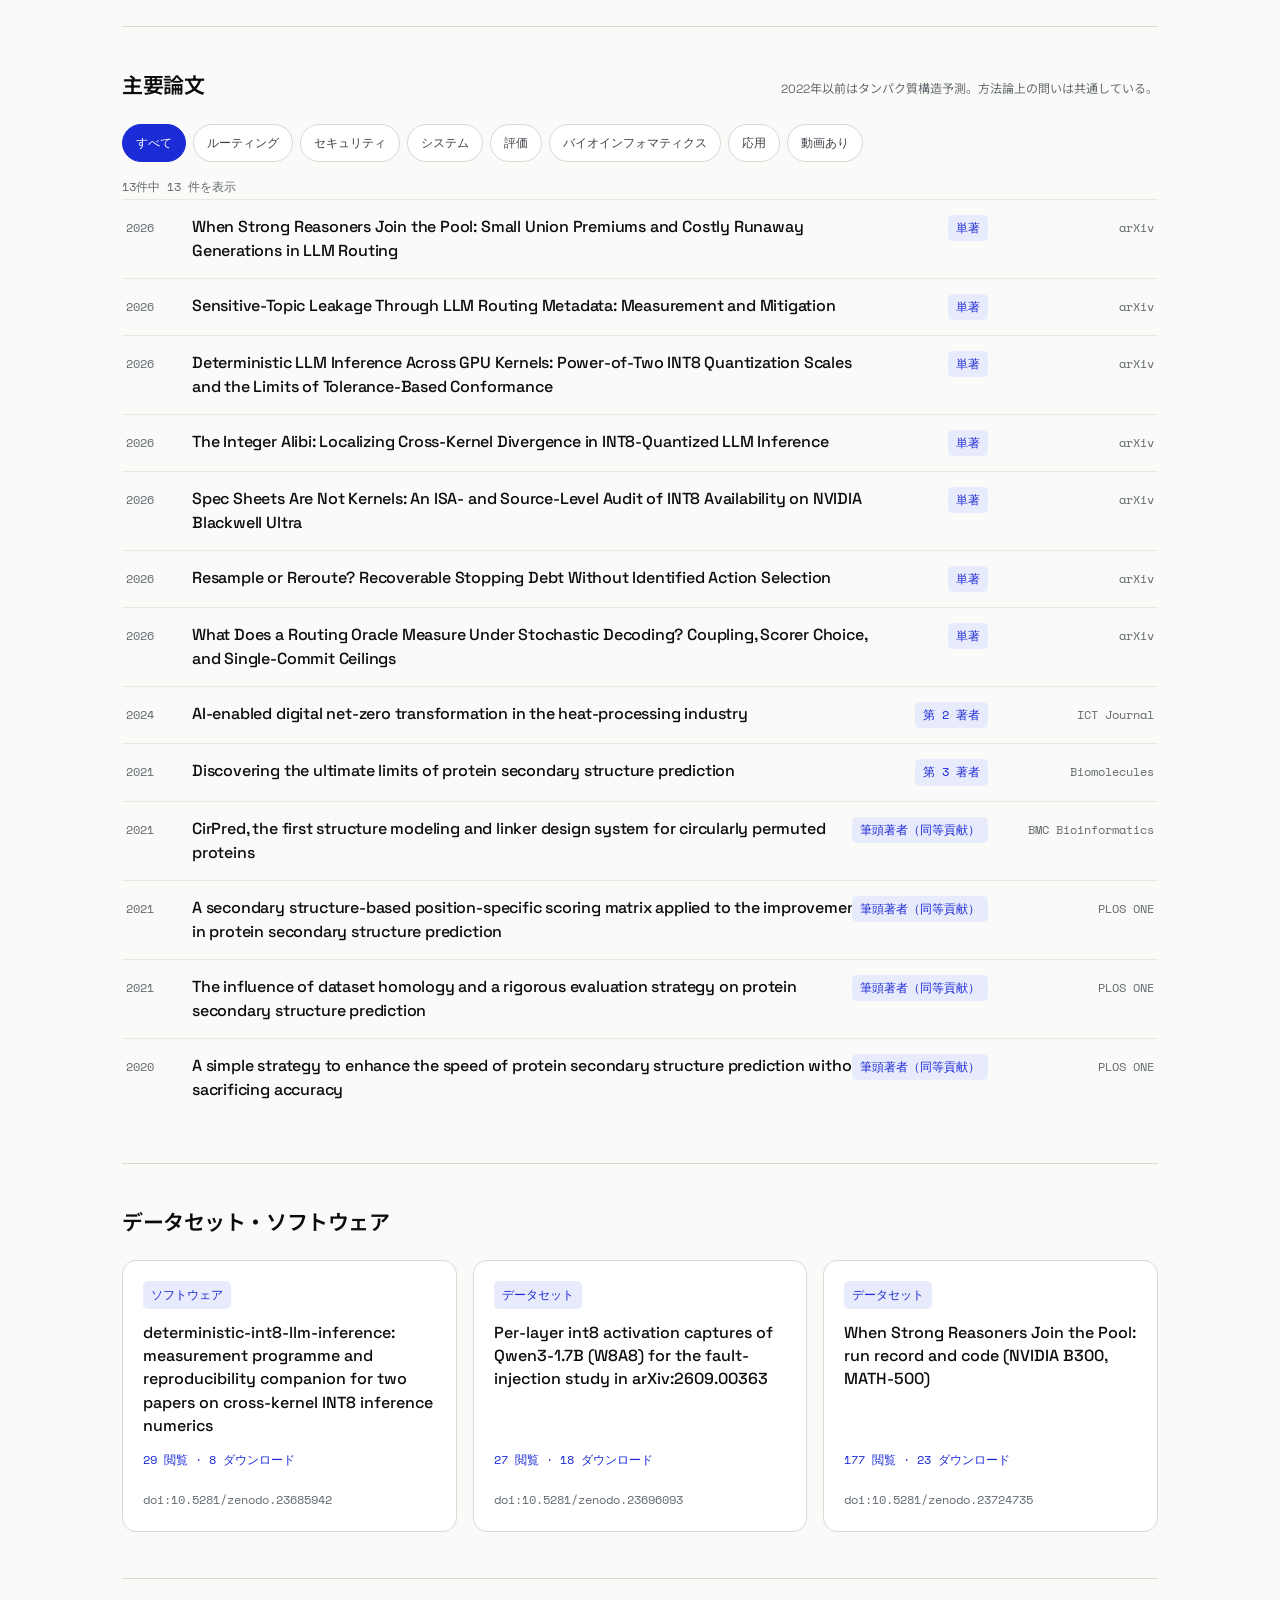
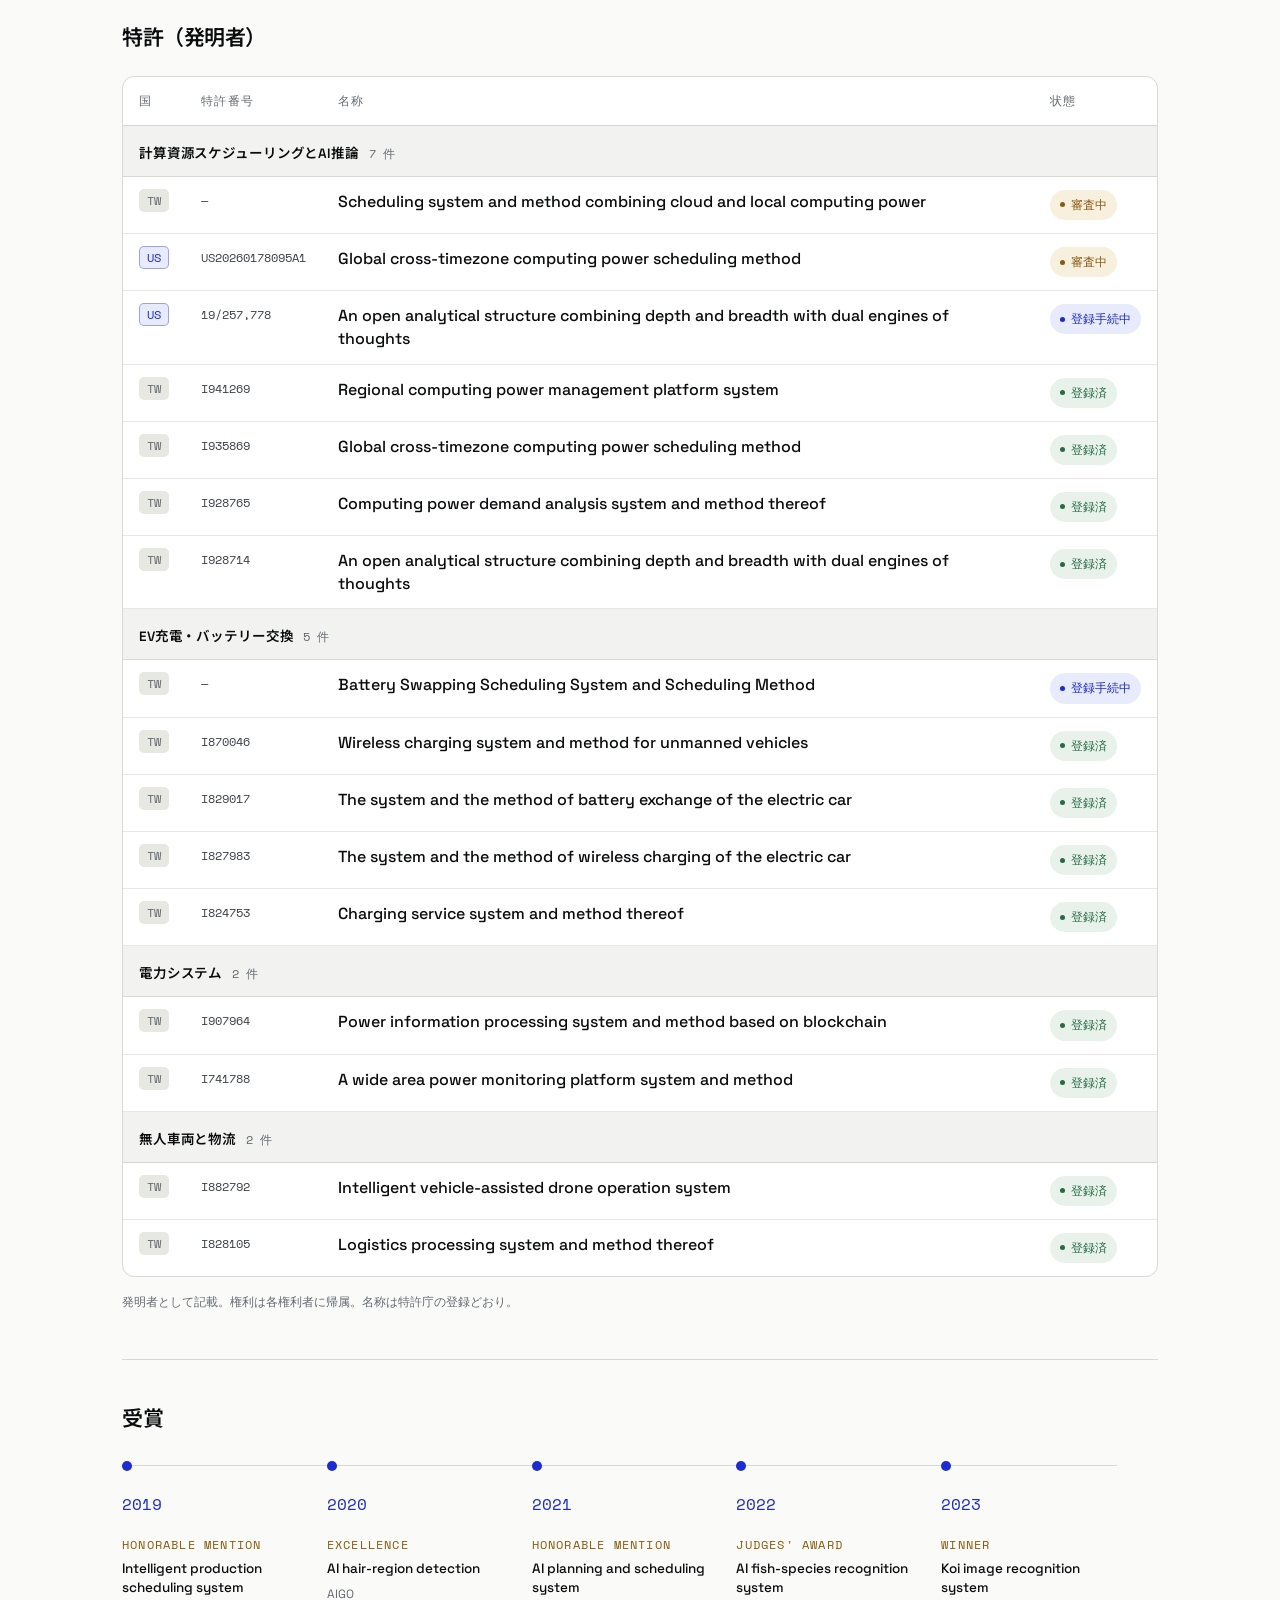
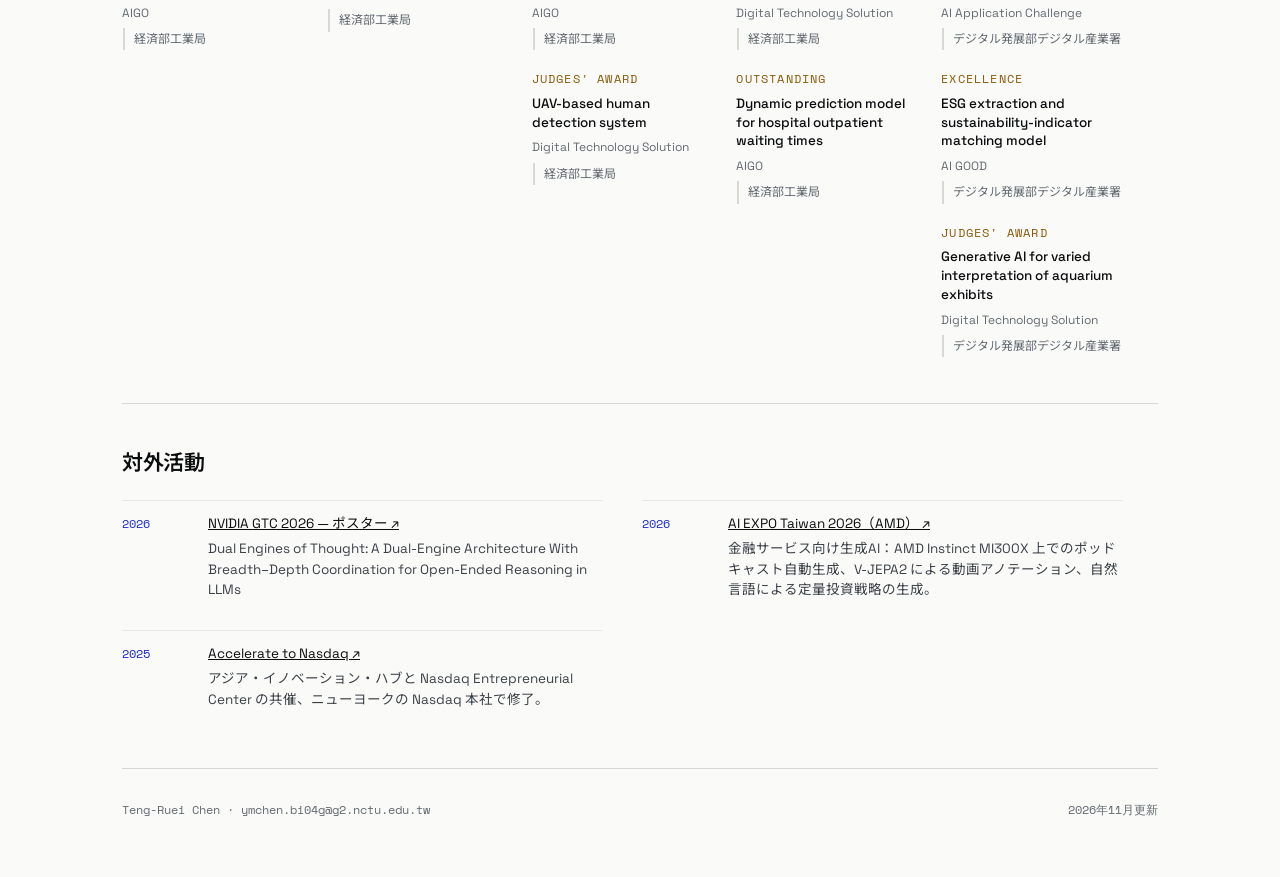
==== commit 5d2f9e4b: "Refresh citation and deposit figures Automated: python3 refresh_metrics.py && python3 build.py" ====
--- a/ja/index.html
+++ b/ja/index.html
@@ -51,7 +51,7 @@
   </div>
 </header>
   <div class="col">
-    <div class="kpi"><div class="kpi-main"><div><b>114</b><span>被引用</span></div><div><b>6</b><span>h指数</span></div><div><b>13</b><span>論文</span></div><div><b>12</b><span>登録特許</span></div></div><div class="kpi-strip"><span>i10指数<b>4</b></span><span>データセット・ソフトウェア<b>3</b></span><span>受賞<b>9</b></span></div><p class="kpi-src">被引用データは <a href="https://openalex.org/A5091465074">OpenAlex</a> より、2026-11-27 時点。毎日自動で照合しています。</p></div>
+    <div class="kpi"><div class="kpi-main"><div><b>117</b><span>被引用</span></div><div><b>6</b><span>h指数</span></div><div><b>13</b><span>論文</span></div><div><b>12</b><span>登録特許</span></div></div><div class="kpi-strip"><span>i10指数<b>4</b></span><span>データセット・ソフトウェア<b>3</b></span><span>受賞<b>9</b></span></div><p class="kpi-src">被引用データは <a href="https://openalex.org/A5091465074">OpenAlex</a> より、2026-11-28 時点。毎日自動で照合しています。</p></div>
 
     <section class="sec" id="about">
       <span class="eyebrow">略歴</span>
@@ -299,7 +299,7 @@
 
     <section class="sec" id="deposits">
       <div class="sec-head"><h2 class="big">データセット・ソフトウェア</h2></div>
-      <div class="dep-grid"><a class="dep" href="https://doi.org/10.5281/zenodo.23685942"><span class="jur">ソフトウェア</span><span class="dep-t">deterministic-int8-llm-inference: measurement programme and reproducibility companion for two papers on cross-kernel INT8 inference numerics</span><span class="dep-stat">29 閲覧 · 8 ダウンロード</span><span class="t-doi">doi:10.5281/zenodo.23685942</span></a><a class="dep" href="https://doi.org/10.5281/zenodo.23696093"><span class="jur">データセット</span><span class="dep-t">Per-layer int8 activation captures of Qwen3-1.7B (W8A8) for the fault-injection study in arXiv:2609.00363</span><span class="dep-stat">27 閲覧 · 18 ダウンロード</span><span class="t-doi">doi:10.5281/zenodo.23696093</span></a><a class="dep" href="https://doi.org/10.5281/zenodo.23724735"><span class="jur">データセット</span><span class="dep-t">When Strong Reasoners Join the Pool: run record and code (NVIDIA B300, MATH-500)</span><span class="dep-stat">176 閲覧 · 23 ダウンロード</span><span class="t-doi">doi:10.5281/zenodo.23724735</span></a></div>
+      <div class="dep-grid"><a class="dep" href="https://doi.org/10.5281/zenodo.23685942"><span class="jur">ソフトウェア</span><span class="dep-t">deterministic-int8-llm-inference: measurement programme and reproducibility companion for two papers on cross-kernel INT8 inference numerics</span><span class="dep-stat">29 閲覧 · 8 ダウンロード</span><span class="t-doi">doi:10.5281/zenodo.23685942</span></a><a class="dep" href="https://doi.org/10.5281/zenodo.23696093"><span class="jur">データセット</span><span class="dep-t">Per-layer int8 activation captures of Qwen3-1.7B (W8A8) for the fault-injection study in arXiv:2609.00363</span><span class="dep-stat">27 閲覧 · 18 ダウンロード</span><span class="t-doi">doi:10.5281/zenodo.23696093</span></a><a class="dep" href="https://doi.org/10.5281/zenodo.23724735"><span class="jur">データセット</span><span class="dep-t">When Strong Reasoners Join the Pool: run record and code (NVIDIA B300, MATH-500)</span><span class="dep-stat">177 閲覧 · 23 ダウンロード</span><span class="t-doi">doi:10.5281/zenodo.23724735</span></a></div>
     </section>
 
     <section class="sec" id="patents">
